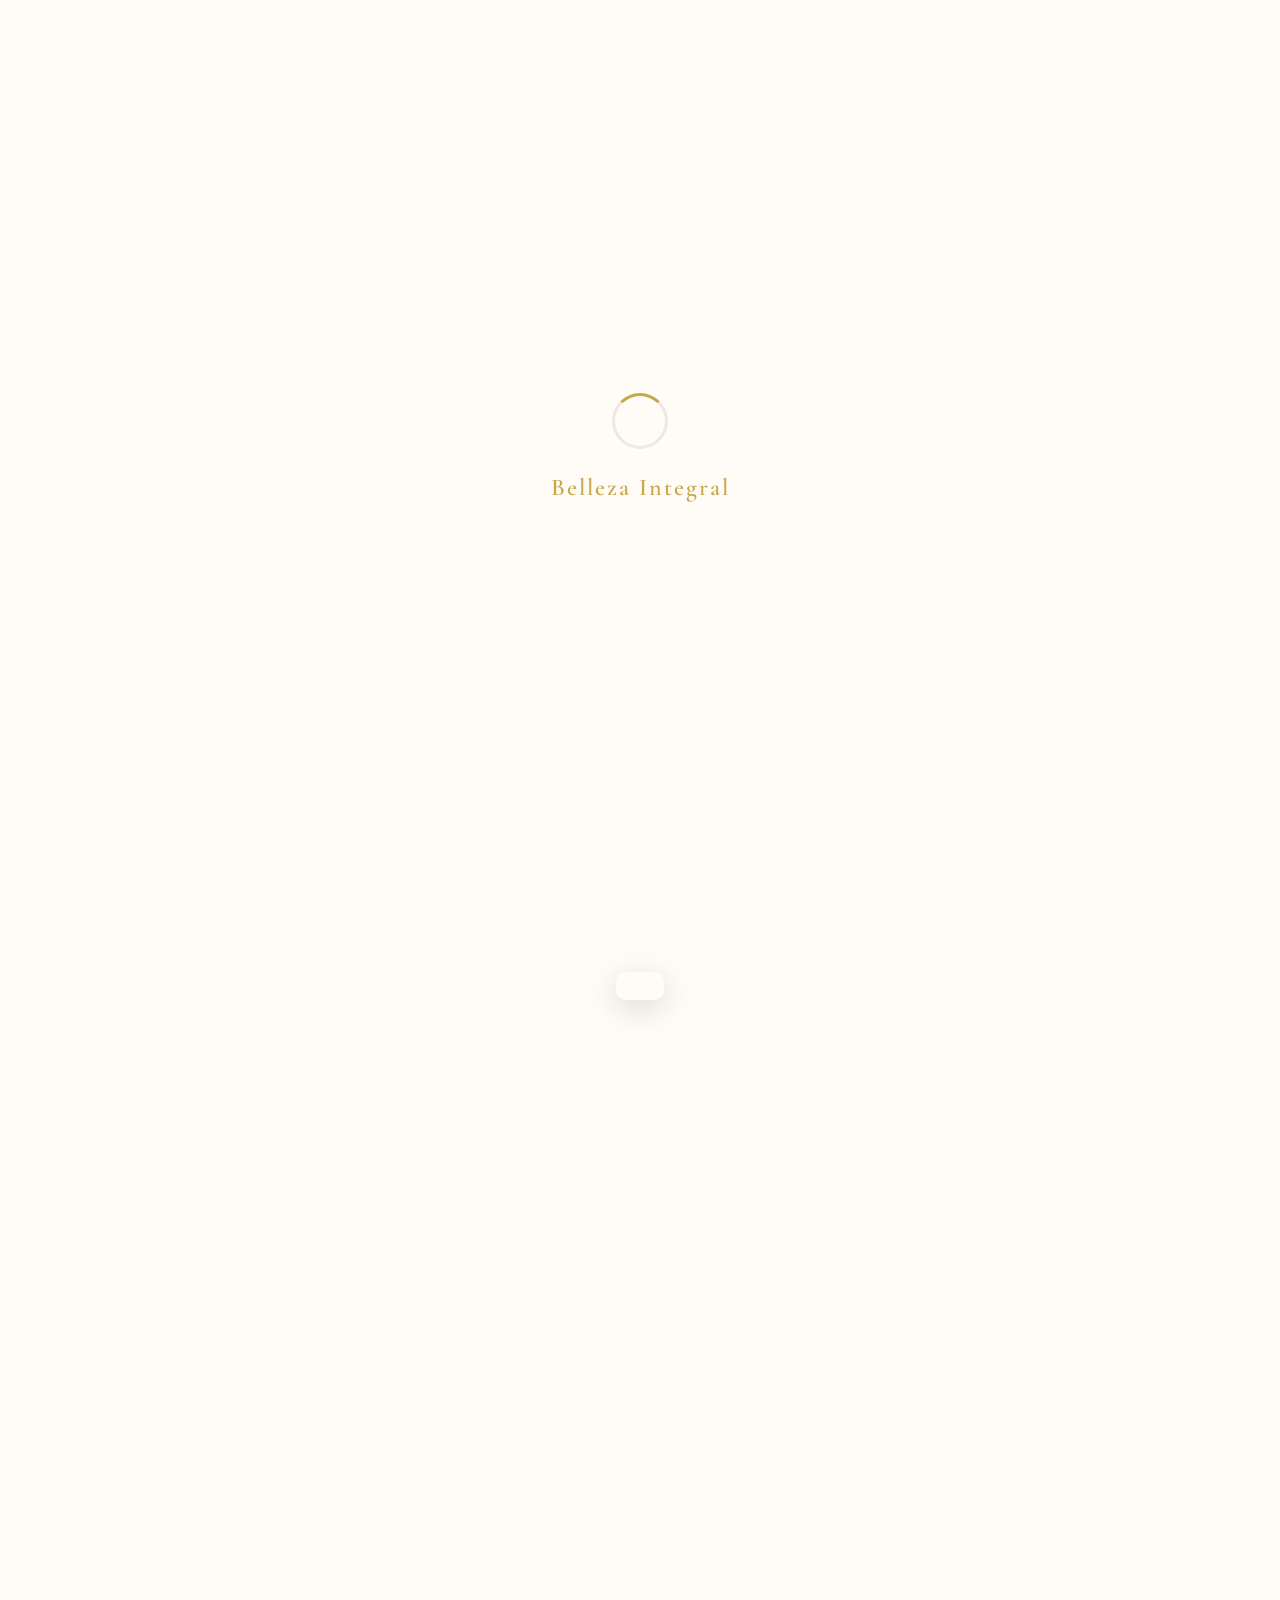
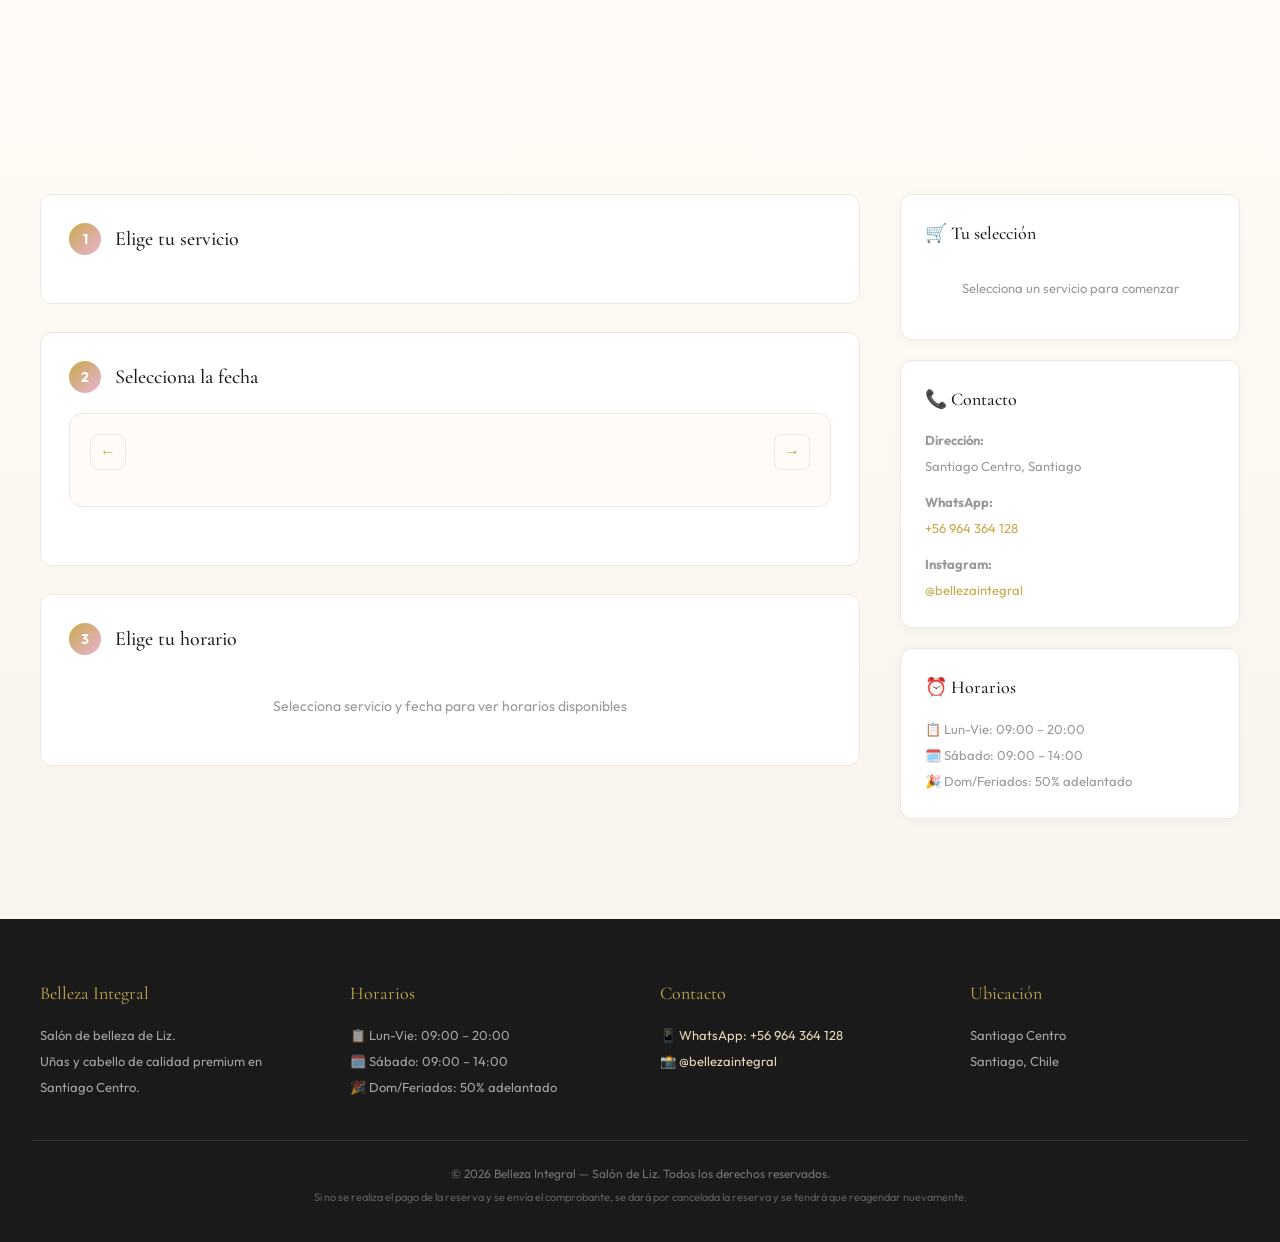
==== dashboard.html @ 214b1d34 "dashboard.html" ====
<!DOCTYPE html>
<html lang="es">
<head>
<meta charset="UTF-8">
<meta name="viewport" content="width=device-width,initial-scale=1.0">
<meta name="theme-color" content="#C9A84C">
<title>Dashboard — Belleza Integral</title>

<!-- Fonts -->
<link rel="preconnect" href="https://fonts.googleapis.com">
<link rel="preconnect" href="https://fonts.gstatic.com" crossorigin>
<link href="https://fonts.googleapis.com/css2?family=Cormorant+Garamond:ital,wght@0,300;0,400;0,500;0,600;0,700;1,400;1,500&family=Outfit:wght@200;300;400;500;600;700&display=swap" rel="stylesheet">
<link rel="stylesheet" href="https://cdnjs.cloudflare.com/ajax/libs/font-awesome/6.5.0/css/all.min.css">

<!-- Styles -->
<link rel="stylesheet" href="css/styles.css">
<style>
.dashboard-container { max-width: 1200px; margin: 0 auto; padding: 32px; }
.dashboard-header { text-align: center; margin-bottom: 40px; }
.dashboard-header h1 { font-family: var(--font-display); color: var(--text); margin-bottom: 8px; }
.dashboard-header p { color: var(--muted); }

.dashboard-grid { display: grid; grid-template-columns: repeat(auto-fit, minmax(300px, 1fr)); gap: 24px; margin-bottom: 40px; }

.dashboard-card { background: var(--card); border: 1px solid var(--border); border-radius: var(--r); padding: 24px; box-shadow: var(--shadow); }
.dashboard-card h3 { font-family: var(--font-display); color: var(--gold); margin-bottom: 16px; display: flex; align-items: center; gap: 8px; }

.stats-grid { display: grid; grid-template-columns: repeat(auto-fit, minmax(150px, 1fr)); gap: 16px; }
.stat-item { text-align: center; padding: 16px; background: var(--bg); border-radius: 8px; }
.stat-item .number { font-size: 32px; font-weight: 700; color: var(--gold); font-family: var(--font-display); }
.stat-item .label { font-size: 12px; color: var(--muted); text-transform: uppercase; letter-spacing: 1px; margin-top: 4px; }

.quick-actions { display: grid; grid-template-columns: repeat(auto-fit, minmax(200px, 1fr)); gap: 16px; }
.quick-action-btn { padding: 16px; background: linear-gradient(135deg, var(--gold), var(--gold-dk)); color: #fff; border: none; border-radius: 8px; font-family: var(--font-body); font-weight: 600; cursor: pointer; transition: all .3s; text-align: center; }
.quick-action-btn:hover { transform: translateY(-2px); box-shadow: 0 8px 24px rgba(201, 168, 76, .3); }

.recent-bookings { margin-top: 32px; }
.recent-bookings h3 { margin-bottom: 16px; }
.booking-item { display: flex; justify-content: space-between; align-items: center; padding: 12px 0; border-bottom: 1px solid var(--border); }
.booking-item:last-child { border-bottom: none; }
.booking-info h4 { margin: 0; font-size: 16px; color: var(--text); }
.booking-info p { margin: 4px 0 0 0; font-size: 13px; color: var(--muted); }
.booking-status { padding: 4px 12px; border-radius: 99px; font-size: 11px; font-weight: 600; }
.status-confirmed { background: rgba(39, 174, 96, .12); color: #27AE60; }
.status-pending { background: rgba(241, 196, 15, .15); color: #D4860D; }
.status-cancelled { background: rgba(231, 76, 60, .12); color: #E74C3C; }

.back-to-site { position: fixed; top: 20px; left: 20px; padding: 12px 20px; background: var(--card); border: 1px solid var(--border); border-radius: 99px; color: var(--text); text-decoration: none; font-size: 14px; font-weight: 500; box-shadow: var(--shadow); transition: all .3s; }
.back-to-site:hover { transform: translateY(-2px); box-shadow: 0 4px 16px rgba(0,0,0,.1); }
</style>
</head>
<body>

<a href="index.html" class="back-to-site">← Volver al sitio</a>

<div class="dashboard-container">
  <div class="dashboard-header">
    <h1>💅 Dashboard Administrativo</h1>
    <p>Belleza Integral — Panel de control</p>
  </div>

  <div class="dashboard-grid">
    <div class="dashboard-card">
      <h3>📊 Estadísticas</h3>
      <div class="stats-grid" id="statsGrid">
        <div class="stat-item">
          <div class="number" id="statToday">0</div>
          <div class="label">Reservas Hoy</div>
        </div>
        <div class="stat-item">
          <div class="number" id="statTotal">0</div>
          <div class="label">Total Reservas</div>
        </div>
        <div class="stat-item">
          <div class="number" id="statServices">9</div>
          <div class="label">Servicios</div>
        </div>
        <div class="stat-item">
          <div class="number" id="statClients">0</div>
          <div class="label">Clientes</div>
        </div>
      </div>
    </div>

    <div class="dashboard-card">
      <h3>⚡ Acciones Rápidas</h3>
      <div class="quick-actions">
        <button class="quick-action-btn" onclick="openAdminPanel()">📅 Gestionar Reservas</button>
        <button class="quick-action-btn" onclick="viewServices()">💅 Ver Servicios</button>
        <button class="quick-action-btn" onclick="viewClients()">👥 Ver Clientes</button>
        <button class="quick-action-btn" onclick="sendTestEmail()">📧 Email de Prueba</button>
      </div>
    </div>
  </div>

  <div class="dashboard-card recent-bookings">
    <h3>📅 Reservas Recientes</h3>
    <div id="recentBookings">
      <p style="color: var(--muted); text-align: center; padding: 32px;">Cargando reservas...</p>
    </div>
  </div>
</div>

<!-- ADMIN PANEL MODAL (same as main site) -->
<div class="admin-overlay" id="adminOverlay" style="display: none;">
  <div class="admin-panel">
    <div class="admin-head">
      <h2>💅 Panel Admin</h2>
      <button class="modal-close" onclick="closeAdmin()">&times;</button>
    </div>
    <div class="admin-body" id="adminBody">
      <!-- Login or content -->
    </div>
  </div>
</div>

<!-- TOAST -->
<div class="toast" id="toast"></div>

<script src="js/api.js"></script>
<script>
// ═══════════════════════════════════════════════════════════════
// DASHBOARD — Admin Dashboard Logic
// ═══════════════════════════════════════════════════════════════

let dashboardState = {
  reservas: [],
  adminLogged: false
};

const ADMIN_TOKEN = 'liz2026';

document.addEventListener('DOMContentLoaded', async () => {
  // Check if admin is logged in (from sessionStorage)
  const loggedIn = sessionStorage.getItem('adminLogged') === 'true';
  if (loggedIn) {
    dashboardState.adminLogged = true;
    await loadDashboardData();
  } else {
    showLoginPrompt();
  }
});

async function loadDashboardData() {
  try {
    // Load reservations
    const response = await API.getReservas(ADMIN_TOKEN);
    if (response.ok && response.reservas) {
      dashboardState.reservas = response.reservas;
    } else {
      // Fallback to demo data
      dashboardState.reservas = [
        { id:'RES-A1B2C3D4', nombre:'María González', email:'maria@email.com', servicio:'Manicure Permanente', fecha:'2026-04-01', hora:'14:00', estado:'Confirmada' },
        { id:'RES-E5F6G7H8', nombre:'Ana López', email:'ana@email.com', servicio:'Coloración', fecha:'2026-04-02', hora:'10:00', estado:'Pendiente' },
      ];
    }

    updateStats();
    renderRecentBookings();
  } catch(e) {
    console.log('Using demo data');
    dashboardState.reservas = [
      { id:'RES-A1B2C3D4', nombre:'María González', email:'maria@email.com', servicio:'Manicure Permanente', fecha:'2026-04-01', hora:'14:00', estado:'Confirmada' },
      { id:'RES-E5F6G7H8', nombre:'Ana López', email:'ana@email.com', servicio:'Coloración', fecha:'2026-04-02', hora:'10:00', estado:'Pendiente' },
    ];
    updateStats();
    renderRecentBookings();
  }
}

function updateStats() {
  const today = new Date().toISOString().split('T')[0];
  const todayCount = dashboardState.reservas.filter(r => r.fecha === today && r.estado === 'Confirmada').length;
  const totalRes = dashboardState.reservas.length;

  document.getElementById('statToday').textContent = todayCount;
  document.getElementById('statTotal').textContent = totalRes;
  document.getElementById('statClients').textContent = new Set(dashboardState.reservas.map(r => r.email)).size;
}

function renderRecentBookings() {
  const recent = dashboardState.reservas.slice(0, 10); // Last 10
  const container = document.getElementById('recentBookings');

  if (recent.length === 0) {
    container.innerHTML = '<p style="color: var(--muted); text-align: center; padding: 32px;">No hay reservas recientes</p>';
    return;
  }

  container.innerHTML = recent.map(r => {
    const statusClass = r.estado === 'Confirmada' ? 'status-confirmed' : r.estado === 'Cancelada' ? 'status-cancelled' : 'status-pending';
    return `
      <div class="booking-item">
        <div class="booking-info">
          <h4>${r.nombre}</h4>
          <p>${r.servicio} • ${r.fecha} ${r.hora}</p>
        </div>
        <div class="booking-status ${statusClass}">${r.estado}</div>
      </div>
    `;
  }).join('');
}

function showLoginPrompt() {
  const password = prompt('Ingresa el token de administrador:');
  if (password === ADMIN_TOKEN) {
    dashboardState.adminLogged = true;
    sessionStorage.setItem('adminLogged', 'true');
    loadDashboardData();
    showToast('Bienvenida Liz 💅', 'success');
  } else {
    alert('Token incorrecto');
    location.href = 'index.html';
  }
}

function openAdminPanel() {
  if (!dashboardState.adminLogged) {
    showLoginPrompt();
    return;
  }
  document.getElementById('adminOverlay').style.display = 'flex';
  renderAdminDashboard();
}

function closeAdmin() {
  document.getElementById('adminOverlay').style.display = 'none';
}

async function renderAdminDashboard() {
  // Use the same logic as in app.js
  const today = new Date().toISOString().split('T')[0];
  const todayCount = dashboardState.reservas.filter(r => r.fecha === today).length;
  const totalRes = dashboardState.reservas.length;

  let html = `
    <div class="admin-stats">
      <div class="admin-stat"><div class="num">${todayCount}</div><div class="lbl">Reservas Hoy</div></div>
      <div class="admin-stat"><div class="num">${totalRes}</div><div class="lbl">Total Reservas</div></div>
      <div class="admin-stat"><div class="num">9</div><div class="lbl">Servicios</div></div>
      <div class="admin-stat"><div class="num">1</div><div class="lbl">Empleados</div></div>
    </div>

    <h3 style="font-family:var(--font-display);font-size:20px;margin-bottom:16px;color:var(--gold)">📅 Reservas</h3>
    <div style="overflow-x:auto;margin-bottom:28px">
      <table class="admin-table">
        <thead><tr><th>ID</th><th>Cliente</th><th>Servicio</th><th>Fecha</th><th>Hora</th><th>Estado</th><th>Acciones</th></tr></thead>
        <tbody>`;

  dashboardState.reservas.forEach((r, i) => {
    const badgeCls = r.estado === 'Confirmada' ? 'badge-ok' : r.estado === 'Cancelada' ? 'badge-cancel' : 'badge-pending';
    const canReschedule = canRescheduleCheck(r);
    html += `<tr>
      <td style="font-family:monospace;font-size:12px">${r.id}</td>
      <td>${r.nombre}<br><span style="font-size:11px;color:var(--muted)">${r.email}</span></td>
      <td>${r.servicio}</td>
      <td>${r.fecha}</td>
      <td>${r.hora}</td>
      <td><span class="badge ${badgeCls}">${r.estado}</span></td>
      <td>
        ${r.estado !== 'Cancelada' ? `
          <button class="admin-btn danger" style="margin-right:4px;font-size:11px;padding:4px 10px" onclick="adminCancel(${i})">Cancelar</button>
          ${canReschedule ? `<button class="admin-btn" style="font-size:11px;padding:4px 10px" onclick="adminReschedule(${i})">Reagendar</button>` : ''}
        ` : '<span style="color:var(--muted);font-size:12px">—</span>'}
      </td>
    </tr>`;
  });

  html += `</tbody></table></div>
    <button class="admin-btn" style="margin-top:16px" onclick="logout()">🔒 Cerrar Sesión</button>`;

  document.getElementById('adminBody').innerHTML = html;
}

function canRescheduleCheck(r) {
  const resDate = new Date(r.fecha + 'T' + r.hora);
  const now = new Date();
  const diffHours = (resDate - now) / (1000 * 60 * 60);
  return diffHours > 48;
}

async function adminCancel(i) {
  if (!confirm('¿Cancelar esta reserva? Se enviará un correo de disculpas al cliente.')) return;

  const r = dashboardState.reservas[i];
  try {
    const response = await API.cancelarReserva(r.id, ADMIN_TOKEN);
    if (response.ok) {
      dashboardState.reservas[i].estado = 'Cancelada';
      showToast(`Reserva cancelada. Correo de disculpas enviado a ${r.email}`, 'success');
      renderAdminDashboard();
      updateStats();
      renderRecentBookings();
    } else {
      showToast(response.error || 'Error al cancelar', 'error');
    }
  } catch(e) {
    // Fallback to demo
    dashboardState.reservas[i].estado = 'Cancelada';
    showToast(`Reserva cancelada (demo). Correo simulado enviado a ${r.email}`, 'success');
    renderAdminDashboard();
    updateStats();
    renderRecentBookings();
  }
}

async function adminReschedule(i) {
  const r = dashboardState.reservas[i];
  if (!canRescheduleCheck(r)) {
    showToast('No se puede reagendar con menos de 48 horas de anticipación. Se pierde el valor abonado.', 'error');
    return;
  }
  const newDate = prompt('Nueva fecha (YYYY-MM-DD):', r.fecha);
  if (!newDate) return;
  const newHora = prompt('Nueva hora (HH:MM):', r.hora);
  if (!newHora) return;

  try {
    const response = await API.reagendarReserva(r.id, newDate, newHora, ADMIN_TOKEN);
    if (response.ok) {
      dashboardState.reservas[i].fecha = newDate;
      dashboardState.reservas[i].hora = newHora;
      showToast('Reserva reagendada. Se notificará al cliente por correo.', 'success');
      renderAdminDashboard();
    } else {
      showToast(response.error || 'Error al reagendar', 'error');
    }
  } catch(e) {
    // Fallback to demo
    dashboardState.reservas[i].fecha = newDate;
    dashboardState.reservas[i].hora = newHora;
    showToast('Reserva reagendada (demo). Correo simulado enviado.', 'success');
    renderAdminDashboard();
  }
}

function viewServices() {
  alert('Para editar servicios, modifica directamente en la Google Sheet.');
}

function viewClients() {
  alert('Los clientes se registran automáticamente al crear reservas.');
}

function sendTestEmail() {
  const email = prompt('Email de destino para prueba:');
  if (email) {
    // This would need to be implemented in the backend
    alert('Función no implementada en el frontend. Usa el menú de Google Sheets.');
  }
}

function logout() {
  dashboardState.adminLogged = false;
  sessionStorage.removeItem('adminLogged');
  location.reload();
}

// ── TOAST ─────────────────────────────────────────────
function showToast(msg, type='error') {
  const t = document.getElementById('toast');
  t.textContent = msg;
  t.className = 'toast ' + type + ' show';
  setTimeout(() => t.classList.remove('show'), 3500);
}
</script>

</body>
</html>
---- css/styles.css ----
/* ═══════════════════════════════════════════════════════════════
   BELLEZA INTEGRAL — Complete Styling
   ═══════════════════════════════════════════════════════════════ */
*,*::before,*::after{margin:0;padding:0;box-sizing:border-box}

:root{
  --gold:#C9A84C;--gold-lt:#E8D5B7;--gold-dk:#8B7643;
  --rose:#E8B4D4;--rose-dk:#C48AAF;--purple:#9B7BA7;
  --bg:#FFFCF7;--card:#FFFFFF;--border:#EDE8E0;--muted:#999;
  --hint:#BBB;--text:#1A1A1A;--text-lt:#555;
  --r:12px;--shadow:0 4px 24px rgba(0,0,0,.06);
  --font-display:'Cormorant Garamond',serif;
  --font-body:'Outfit',sans-serif;
}

html{scroll-behavior:smooth}
body{font-family:var(--font-body);background:var(--bg);color:var(--text);overflow-x:hidden;line-height:1.6}

/* ── LOADER ────────────────────────────────────────── */
.page-loader{position:fixed;inset:0;background:var(--bg);z-index:99999;display:flex;flex-direction:column;align-items:center;justify-content:center;transition:opacity .6s,visibility .6s}
.page-loader.hidden{opacity:0;visibility:hidden;pointer-events:none}
.loader-ring{width:56px;height:56px;border:3px solid var(--border);border-top-color:var(--gold);border-radius:50%;animation:spin .8s linear infinite}
.loader-brand{margin-top:20px;font-family:var(--font-display);font-size:24px;color:var(--gold);font-weight:600;letter-spacing:2px;animation:pulse 1.5s ease-in-out infinite}
@keyframes spin{to{transform:rotate(360deg)}}
@keyframes pulse{0%,100%{opacity:.4}50%{opacity:1}}

/* ── NAVBAR ────────────────────────────────────────── */
.navbar{position:fixed;top:0;left:0;right:0;background:rgba(255,252,247,.92);backdrop-filter:blur(20px);border-bottom:1px solid var(--border);padding:0 32px;z-index:1000;height:64px;display:flex;align-items:center;transition:box-shadow .3s}
.navbar.scrolled{box-shadow:0 2px 20px rgba(0,0,0,.08)}
.nav-inner{max-width:1280px;margin:0 auto;width:100%;display:flex;justify-content:space-between;align-items:center}
.nav-brand{font-family:var(--font-display);font-size:26px;font-weight:600;color:var(--text);letter-spacing:1px;display:flex;align-items:center;gap:10px}
.nav-brand .dot{width:8px;height:8px;border-radius:50%;background:var(--gold);display:inline-block}
.nav-links{display:flex;gap:28px;align-items:center}
.nav-links a{color:var(--text-lt);text-decoration:none;font-size:13px;font-weight:500;letter-spacing:.5px;text-transform:uppercase;transition:color .2s;position:relative}
.nav-links a::after{content:'';position:absolute;bottom:-4px;left:0;width:0;height:1.5px;background:var(--gold);transition:width .3s}
.nav-links a:hover{color:var(--gold)}
.nav-links a:hover::after{width:100%}
.nav-admin{background:var(--gold)!important;color:#fff!important;padding:8px 18px;border-radius:99px;font-size:12px!important;letter-spacing:1px}
.nav-admin::after{display:none!important}
.nav-admin:hover{background:var(--gold-dk)!important}
.nav-hamburger{display:none;background:none;border:none;font-size:22px;color:var(--text);cursor:pointer}

/* ── HERO ──────────────────────────────────────────── */
.hero{min-height:100vh;display:flex;align-items:center;justify-content:center;position:relative;overflow:hidden;padding:120px 32px 80px}
.hero-bg{position:absolute;inset:0;overflow:hidden}
.hero-blob{position:absolute;border-radius:50%;filter:blur(80px);opacity:.35;animation:float 12s ease-in-out infinite}
.hero-blob-1{width:500px;height:500px;background:var(--gold);top:-100px;right:-100px;animation-delay:0s}
.hero-blob-2{width:400px;height:400px;background:var(--rose);bottom:-80px;left:-60px;animation-delay:-4s}
.hero-blob-3{width:300px;height:300px;background:var(--purple);top:40%;left:50%;animation-delay:-8s}
@keyframes float{0%,100%{transform:translate(0,0) scale(1)}33%{transform:translate(30px,-20px) scale(1.05)}66%{transform:translate(-20px,15px) scale(.95)}}

.hero-content{position:relative;z-index:2;text-align:center;max-width:700px}
.hero-chip{display:inline-block;padding:8px 20px;background:rgba(201,168,76,.12);border:1px solid rgba(201,168,76,.3);border-radius:99px;font-size:13px;color:var(--gold-dk);letter-spacing:1px;margin-bottom:28px;animation:fadeUp .8s ease-out both}
.hero-title{font-family:var(--font-display);font-size:clamp(42px,8vw,80px);font-weight:300;line-height:1.1;margin-bottom:24px;color:var(--text)}
.hero-title .line{display:block;animation:fadeUp .8s ease-out both}
.hero-title .line:nth-child(1){animation-delay:.2s}
.hero-title .line:nth-child(2){animation-delay:.4s}
.hero-title .line:nth-child(3){animation-delay:.6s;font-style:italic;color:var(--gold)}
.hero-sub{font-size:16px;color:var(--text-lt);max-width:480px;margin:0 auto 36px;line-height:1.8;animation:fadeUp .8s ease-out .8s both}
.hero-ctas{display:flex;gap:16px;justify-content:center;flex-wrap:wrap;animation:fadeUp .8s ease-out 1s both}
@keyframes fadeUp{from{opacity:0;transform:translateY(24px)}to{opacity:1;transform:translateY(0)}}

.btn-gold{display:inline-flex;align-items:center;gap:8px;padding:14px 32px;background:linear-gradient(135deg,var(--gold),var(--gold-dk));color:#fff;border:none;border-radius:99px;font-family:var(--font-body);font-size:14px;font-weight:600;letter-spacing:.5px;cursor:pointer;transition:all .3s;text-decoration:none}
.btn-gold:hover{transform:translateY(-2px);box-shadow:0 8px 24px rgba(201,168,76,.35)}
.btn-outline{display:inline-flex;align-items:center;gap:8px;padding:14px 32px;background:transparent;color:var(--text);border:1.5px solid var(--border);border-radius:99px;font-family:var(--font-body);font-size:14px;font-weight:500;cursor:pointer;transition:all .3s;text-decoration:none}
.btn-outline:hover{border-color:var(--gold);color:var(--gold);transform:translateY(-2px)}

/* ── SECTION COMMONS ──────────────────────────────── */
.section{padding:100px 32px}
.section-header{text-align:center;margin-bottom:56px}
.section-header h2{font-family:var(--font-display);font-size:clamp(32px,5vw,48px);font-weight:400;color:var(--text);margin-bottom:12px}
.section-header h2 em{font-style:italic;color:var(--gold)}
.section-header p{font-size:15px;color:var(--muted);max-width:500px;margin:0 auto}

/* ── SERVICIOS ─────────────────────────────────────── */
.servicios-section{background:var(--bg)}
.servicios-cat-title{font-family:var(--font-display);font-size:22px;font-weight:500;color:var(--gold);margin-bottom:24px;padding-bottom:8px;border-bottom:1px solid var(--border)}
.servicios-grid{display:grid;grid-template-columns:repeat(auto-fill,minmax(280px,1fr));gap:24px;margin-bottom:48px}

.servicio-card{background:var(--card);border:1px solid var(--border);border-radius:var(--r);overflow:hidden;transition:all .4s cubic-bezier(.4,0,.2,1);cursor:pointer;position:relative}
.servicio-card::before{content:'';position:absolute;inset:0;background:linear-gradient(135deg,rgba(201,168,76,.05),rgba(232,180,212,.05));opacity:0;transition:opacity .4s}
.servicio-card:hover{transform:translateY(-6px);box-shadow:var(--shadow);border-color:var(--gold)}
.servicio-card:hover::before{opacity:1}
.servicio-card-img{width:100%;height:180px;background:linear-gradient(135deg,#f5f0e8,#ede4d8);overflow:hidden;position:relative}
.servicio-card-img img{width:100%;height:100%;object-fit:cover;transition:transform .6s cubic-bezier(.4,0,.2,1)}
.servicio-card:hover .servicio-card-img img{transform:scale(1.08)}
.servicio-card-img .placeholder-icon{display:flex;align-items:center;justify-content:center;height:100%;font-size:48px;opacity:.3}
.servicio-card-body{padding:20px;position:relative}
.servicio-card-body h4{font-family:var(--font-display);font-size:20px;font-weight:500;margin-bottom:8px}
.servicio-card-body p{font-size:13px;color:var(--muted);line-height:1.7;margin-bottom:12px}
.servicio-card-meta{display:flex;justify-content:space-between;align-items:center;font-size:13px}
.servicio-card-meta .dur{color:var(--muted)}
.servicio-card-meta .price{color:var(--gold);font-weight:600;font-size:15px}

/* ── RESERVAS ──────────────────────────────────────── */
.reservas-section{background:linear-gradient(180deg,#FFFCF7 0%,#F9F4ED 100%)}
.reservas-layout{max-width:1200px;margin:0 auto;display:grid;grid-template-columns:1fr 340px;gap:40px}

.paso{background:var(--card);border:1px solid var(--border);border-radius:var(--r);padding:28px;margin-bottom:28px;opacity:0;transform:translateY(20px);animation:fadeUp .6s ease-out forwards}
.paso:nth-child(1){animation-delay:.1s}
.paso:nth-child(2){animation-delay:.3s}
.paso:nth-child(3){animation-delay:.5s}
.paso-header{display:flex;align-items:center;gap:14px;margin-bottom:20px}
.paso-num{width:32px;height:32px;background:linear-gradient(135deg,var(--gold),var(--rose));color:#fff;border-radius:50%;display:flex;align-items:center;justify-content:center;font-size:14px;font-weight:700;flex-shrink:0}
.paso-header h3{font-family:var(--font-display);font-size:20px;font-weight:500}

/* service picker mini cards */
.srv-mini-grid{display:grid;grid-template-columns:repeat(auto-fill,minmax(170px,1fr));gap:10px}
.srv-mini{padding:14px;border:2px solid var(--border);border-radius:10px;cursor:pointer;transition:all .25s;background:var(--bg)}
.srv-mini:hover{border-color:var(--gold);background:rgba(201,168,76,.04)}
.srv-mini.active{border-color:var(--gold);background:linear-gradient(135deg,rgba(201,168,76,.08),rgba(232,180,212,.06))}
.srv-mini .name{font-size:13px;font-weight:600;margin-bottom:4px}
.srv-mini .meta{font-size:11px;color:var(--muted)}
.srv-mini .meta .price{color:var(--gold);font-weight:600}

/* calendar */
.cal-wrap{background:var(--bg);border:1px solid var(--border);border-radius:var(--r);padding:20px}
.cal-nav{display:flex;justify-content:space-between;align-items:center;margin-bottom:16px}
.cal-nav span{font-family:var(--font-display);font-size:18px;font-weight:500}
.cal-nav button{background:none;border:1px solid var(--border);border-radius:8px;width:36px;height:36px;cursor:pointer;font-size:16px;color:var(--gold);transition:all .2s}
.cal-nav button:hover{background:rgba(201,168,76,.1);border-color:var(--gold)}
.cal-grid{display:grid;grid-template-columns:repeat(7,1fr);gap:6px}
.cal-head{text-align:center;font-size:11px;font-weight:600;color:var(--gold);padding:6px;text-transform:uppercase;letter-spacing:1px}
.cal-day{aspect-ratio:1;display:flex;align-items:center;justify-content:center;border-radius:8px;font-size:13px;cursor:pointer;transition:all .2s;border:1px solid transparent}
.cal-day:hover:not(.disabled){background:rgba(201,168,76,.1);border-color:var(--gold)}
.cal-day.selected{background:linear-gradient(135deg,var(--gold),var(--rose));color:#fff;font-weight:700;border-color:transparent}
.cal-day.disabled{color:var(--hint);cursor:default;opacity:.4}
.cal-day.today{border-color:var(--gold)}

/* slots */
.slots-grid{display:grid;grid-template-columns:repeat(auto-fill,minmax(85px,1fr));gap:8px}
.slot{padding:10px;text-align:center;border:2px solid var(--border);border-radius:8px;font-size:13px;font-weight:600;cursor:pointer;transition:all .25s;background:var(--bg)}
.slot:hover{border-color:var(--gold);background:rgba(201,168,76,.04)}
.slot.active{background:linear-gradient(135deg,var(--gold),var(--rose));color:#fff;border-color:transparent}

/* sidebar */
.reservas-sidebar{display:flex;flex-direction:column;gap:20px;position:sticky;top:84px;height:fit-content}
.side-card{background:var(--card);border:1px solid var(--border);border-radius:var(--r);padding:24px;box-shadow:0 2px 12px rgba(0,0,0,.03)}
.side-card h4{font-family:var(--font-display);font-size:18px;font-weight:500;margin-bottom:14px;display:flex;align-items:center;gap:8px}
.side-card .info-line{font-size:13px;color:var(--muted);line-height:2}
.side-card a{color:var(--gold);text-decoration:none}
.side-card a:hover{text-decoration:underline}

.resumen-item{padding:10px 12px;background:rgba(201,168,76,.04);border-left:3px solid var(--gold);border-radius:6px;font-size:13px;margin-bottom:8px;display:flex;justify-content:space-between}
.resumen-item span{color:var(--muted)}
.resumen-item strong{color:var(--text)}

/* ── MODAL ─────────────────────────────────────────── */
.modal-overlay{position:fixed;inset:0;background:rgba(0,0,0,.45);backdrop-filter:blur(6px);z-index:5000;display:none;align-items:center;justify-content:center;padding:24px}
.modal-overlay.open{display:flex}
.modal-box{background:var(--card);border-radius:16px;max-width:520px;width:100%;max-height:90vh;overflow-y:auto;box-shadow:0 24px 64px rgba(0,0,0,.15);animation:modalIn .35s ease-out}
@keyframes modalIn{from{opacity:0;transform:scale(.94) translateY(12px)}to{opacity:1;transform:scale(1) translateY(0)}}
.modal-head{padding:24px;border-bottom:1px solid var(--border);display:flex;justify-content:space-between;align-items:center}
.modal-head h3{font-family:var(--font-display);font-size:22px;font-weight:500}
.modal-close{background:none;border:none;font-size:22px;color:var(--muted);cursor:pointer;width:36px;height:36px;border-radius:50%;transition:all .2s;display:flex;align-items:center;justify-content:center}
.modal-close:hover{background:var(--border);color:var(--text)}
.modal-body{padding:24px}
.modal-summary{background:rgba(201,168,76,.04);border-left:3px solid var(--gold);border-radius:8px;padding:16px;margin-bottom:20px}
.modal-summary .row{display:flex;justify-content:space-between;padding:6px 0;font-size:13px;border-bottom:1px solid rgba(201,168,76,.1)}
.modal-summary .row:last-child{border:none}
.modal-summary .row span{color:var(--muted)}
.modal-summary .row strong{color:var(--text)}

.form-row{display:grid;grid-template-columns:1fr 1fr;gap:14px;margin-bottom:14px}
.form-group{margin-bottom:14px}
.form-group label{display:block;font-size:12px;font-weight:600;color:var(--text);margin-bottom:5px;text-transform:uppercase;letter-spacing:.5px}
.form-group input,.form-group textarea,.form-group select{width:100%;padding:10px 14px;border:1px solid var(--border);border-radius:8px;font-size:14px;font-family:var(--font-body);background:var(--bg);transition:all .2s}
.form-group input:focus,.form-group textarea:focus{outline:none;border-color:var(--gold);box-shadow:0 0 0 3px rgba(201,168,76,.1);background:#fff}
.form-group textarea{resize:vertical;min-height:80px}

.terms-check{display:flex;align-items:flex-start;gap:10px;margin:16px 0;font-size:12px;color:var(--muted);line-height:1.6}
.terms-check input[type=checkbox]{margin-top:3px;accent-color:var(--gold);width:16px;height:16px;flex-shrink:0}
.terms-check a{color:var(--gold);text-decoration:underline}

.btn-confirm{width:100%;padding:14px;background:linear-gradient(135deg,var(--gold),var(--gold-dk));color:#fff;border:none;border-radius:10px;font-family:var(--font-body);font-size:15px;font-weight:600;cursor:pointer;transition:all .3s;letter-spacing:.5px}
.btn-confirm:hover:not(:disabled){transform:translateY(-1px);box-shadow:0 6px 20px rgba(201,168,76,.3)}
.btn-confirm:disabled{opacity:.5;cursor:not-allowed}

/* ── CONFIRMATION SCREEN ──────────────────────────── */
.conf-screen{text-align:center;padding:60px 24px;max-width:520px;margin:0 auto}
.conf-icon{font-size:64px;animation:bounceIn .6s ease-out}
@keyframes bounceIn{0%{transform:scale(0)}50%{transform:scale(1.15)}100%{transform:scale(1)}}
.conf-screen h2{font-family:var(--font-display);font-size:32px;margin:16px 0 8px}
.conf-id{font-family:'Courier New',monospace;font-size:22px;font-weight:700;color:var(--gold);letter-spacing:3px;margin:12px 0 24px}
.conf-details{text-align:left;background:var(--card);border:1px solid var(--border);border-radius:var(--r);padding:20px;margin-bottom:24px}
.conf-details .row{display:flex;justify-content:space-between;padding:10px 0;font-size:14px;border-bottom:1px solid var(--border)}
.conf-details .row:last-child{border:none}
.conf-warning{background:#FFF8E1;border:1px solid #FFE082;border-radius:8px;padding:14px;font-size:12px;color:#8D6E00;line-height:1.7;margin-bottom:24px;text-align:left}

/* ── ADMIN PANEL ──────────────────────────────────── */
.admin-overlay{position:fixed;inset:0;background:rgba(0,0,0,.5);z-index:6000;display:none;align-items:center;justify-content:center;padding:24px}
.admin-overlay.open{display:flex}
.admin-panel{background:var(--card);border-radius:16px;max-width:900px;width:100%;max-height:90vh;overflow-y:auto;box-shadow:0 24px 64px rgba(0,0,0,.2);animation:modalIn .35s ease-out}
.admin-head{padding:20px 24px;border-bottom:2px solid var(--gold);display:flex;justify-content:space-between;align-items:center}
.admin-head h2{font-family:var(--font-display);font-size:26px;font-weight:500;display:flex;align-items:center;gap:10px}
.admin-body{padding:24px}
.admin-stats{display:grid;grid-template-columns:repeat(auto-fit,minmax(180px,1fr));gap:16px;margin-bottom:28px}
.admin-stat{background:var(--bg);border:1px solid var(--border);border-radius:10px;padding:20px;text-align:center}
.admin-stat .num{font-size:32px;font-weight:700;color:var(--gold);font-family:var(--font-display)}
.admin-stat .lbl{font-size:12px;color:var(--muted);text-transform:uppercase;letter-spacing:1px;margin-top:4px}
.admin-table{width:100%;border-collapse:collapse;font-size:13px;margin-bottom:24px}
.admin-table th{background:linear-gradient(135deg,#f8f4ee,#f0eae2);padding:12px 14px;text-align:left;font-weight:600;text-transform:uppercase;letter-spacing:.5px;font-size:11px;color:var(--text);border-bottom:2px solid var(--gold)}
.admin-table td{padding:12px 14px;border-bottom:1px solid var(--border)}
.admin-table tr:hover{background:#fefcf8}
.badge{display:inline-block;padding:3px 10px;border-radius:99px;font-size:11px;font-weight:600}
.badge-ok{background:rgba(39,174,96,.12);color:#27AE60}
.badge-pending{background:rgba(241,196,15,.15);color:#D4860D}
.badge-cancel{background:rgba(231,76,60,.12);color:#E74C3C}
.admin-btn{padding:6px 14px;background:linear-gradient(135deg,var(--gold),var(--gold-dk));color:#fff;border:none;border-radius:6px;font-size:12px;font-weight:600;cursor:pointer;transition:all .2s;font-family:var(--font-body)}
.admin-btn:hover{transform:translateY(-1px);box-shadow:0 4px 12px rgba(201,168,76,.3)}
.admin-btn.danger{background:linear-gradient(135deg,#E74C3C,#C0392B)}
.admin-btn.danger:hover{box-shadow:0 4px 12px rgba(231,76,60,.3)}

.admin-login{text-align:center;padding:40px}
.admin-login input{padding:12px 16px;border:1px solid var(--border);border-radius:8px;font-size:14px;width:260px;margin-right:8px;font-family:var(--font-body)}
.admin-login input:focus{outline:none;border-color:var(--gold)}

/* Terms modal */
.terms-modal{position:fixed;inset:0;background:rgba(0,0,0,.5);z-index:7000;display:none;align-items:center;justify-content:center;padding:24px}
.terms-modal.open{display:flex}
.terms-box{background:var(--card);border-radius:16px;max-width:600px;width:100%;max-height:80vh;overflow-y:auto;padding:32px;box-shadow:0 24px 64px rgba(0,0,0,.2)}
.terms-box h3{font-family:var(--font-display);font-size:24px;margin-bottom:20px;color:var(--gold)}
.terms-box p,.terms-box li{font-size:13px;line-height:1.8;color:var(--text-lt);margin-bottom:10px}
.terms-box ol{padding-left:20px}
.terms-box .close-terms{margin-top:20px}

/* ── INSTAGRAM BUTTON ─────────────────────────────── */
.ig-float{position:fixed;bottom:90px;right:24px;z-index:900;width:52px;height:52px;border-radius:50%;background:linear-gradient(45deg,#f09433,#e6683c,#dc2743,#cc2366,#bc1888);color:#fff;display:flex;align-items:center;justify-content:center;font-size:24px;text-decoration:none;box-shadow:0 4px 16px rgba(220,39,67,.3);transition:all .3s}
.ig-float:hover{transform:scale(1.1);box-shadow:0 6px 24px rgba(220,39,67,.4)}

/* ── WHATSAPP BUTTON ──────────────────────────────── */
.wa-float{position:fixed;bottom:24px;right:24px;z-index:900;width:52px;height:52px;border-radius:50%;background:#25D366;color:#fff;display:flex;align-items:center;justify-content:center;font-size:26px;text-decoration:none;box-shadow:0 4px 16px rgba(37,211,102,.3);transition:all .3s}
.wa-float:hover{transform:scale(1.1);box-shadow:0 6px 24px rgba(37,211,102,.4)}

/* ── FOOTER ────────────────────────────────────────── */
.footer{background:var(--text);color:#fff;padding:60px 32px 32px}
.footer-inner{max-width:1200px;margin:0 auto;display:grid;grid-template-columns:repeat(auto-fit,minmax(220px,1fr));gap:40px;margin-bottom:40px}
.footer-col h4{font-family:var(--font-display);font-size:18px;color:var(--gold);margin-bottom:14px;font-weight:400}
.footer-col p,.footer-col li{font-size:13px;color:rgba(255,255,255,.6);line-height:2;list-style:none}
.footer-col a{color:var(--gold-lt);text-decoration:none;transition:color .2s}
.footer-col a:hover{color:#fff}
.footer-bottom{border-top:1px solid rgba(201,168,76,.2);padding-top:20px;text-align:center;font-size:12px;color:rgba(255,255,255,.4)}
.footer-bottom p{margin:3px 0}

/* ── TOAST ─────────────────────────────────────────── */
.toast{position:fixed;bottom:-100px;left:50%;transform:translateX(-50%);padding:14px 24px;border-radius:10px;font-size:14px;font-weight:600;z-index:9000;box-shadow:0 8px 32px rgba(0,0,0,.15);transition:bottom .3s;font-family:var(--font-body);max-width:90%}
.toast.show{bottom:24px}
.toast.error{background:linear-gradient(135deg,#E74C3C,#C0392B);color:#fff}
.toast.success{background:linear-gradient(135deg,#27AE60,#229954);color:#fff}

/* ── SCROLL REVEAL ─────────────────────────────────── */
.reveal{opacity:0;transform:translateY(30px);transition:opacity .7s ease-out,transform .7s ease-out}
.reveal.visible{opacity:1;transform:translateY(0)}

/* ── RESPONSIVE ────────────────────────────────────── */
@media(max-width:1024px){
  .reservas-layout{grid-template-columns:1fr}
  .reservas-sidebar{position:static}
}
@media(max-width:768px){
  .nav-links{display:none;position:absolute;top:64px;left:0;right:0;background:var(--card);flex-direction:column;padding:24px;border-bottom:1px solid var(--border);gap:16px;box-shadow:0 8px 24px rgba(0,0,0,.08)}
  .nav-links.open{display:flex}
  .nav-hamburger{display:block}
  .hero{padding:100px 24px 60px}
  .section{padding:60px 24px}
  .servicios-grid{grid-template-columns:1fr}
  .form-row{grid-template-columns:1fr}
  .admin-stats{grid-template-columns:1fr 1fr}
  .footer-inner{grid-template-columns:1fr}
}
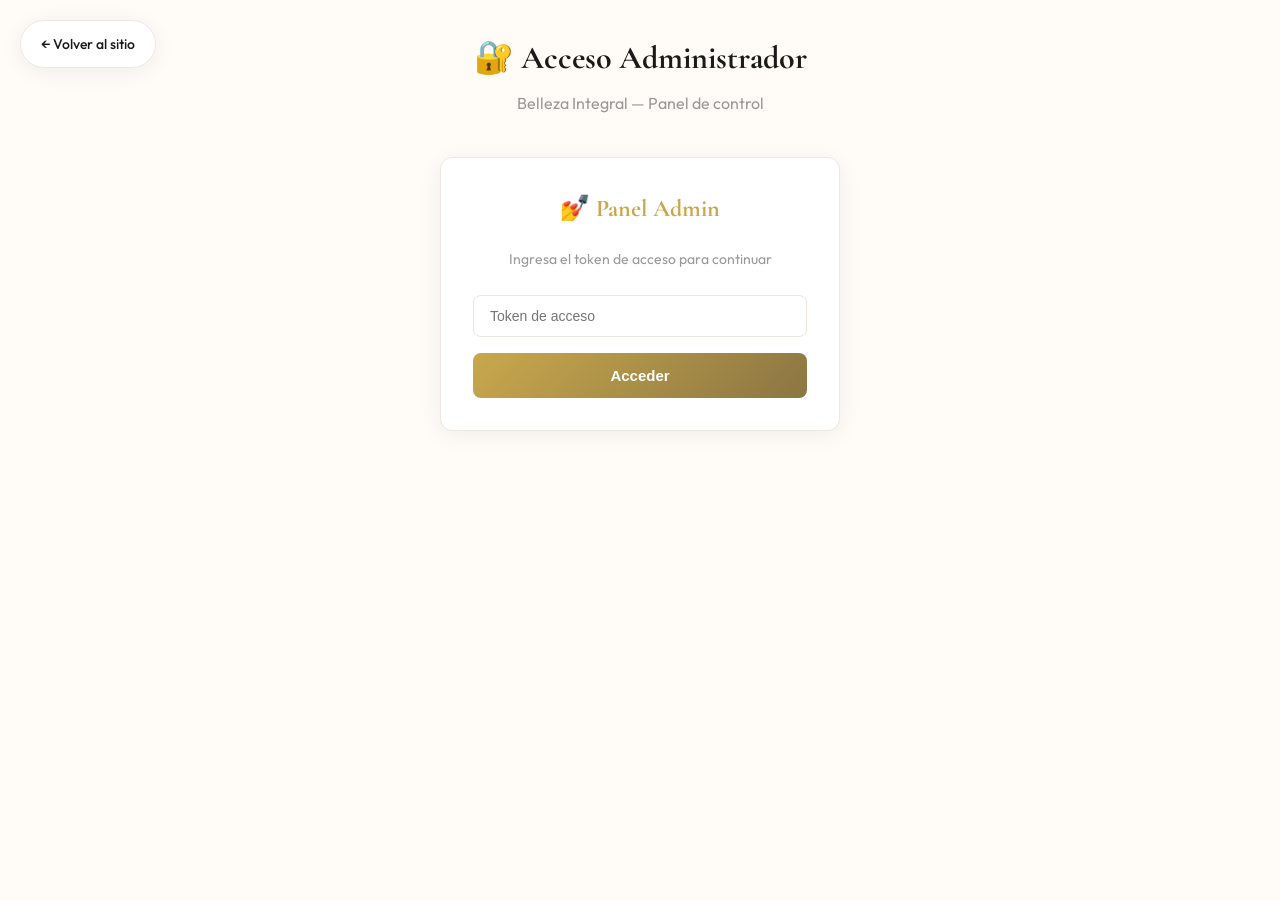
==== commit 55bb8064: "dashboard.html" ====
--- a/dashboard.html
+++ b/dashboard.html
@@ -53,63 +53,93 @@
 
 <a href="index.html" class="back-to-site">← Volver al sitio</a>
 
-<div class="dashboard-container">
-  <div class="dashboard-header">
-    <h1>💅 Dashboard Administrativo</h1>
-    <p>Belleza Integral — Panel de control</p>
+<div class="dashboard-container" id="dashboardContainer">
+  <!-- Login Form (shown initially) -->
+  <div id="loginSection">
+    <div class="dashboard-header">
+      <h1>🔐 Acceso Administrador</h1>
+      <p>Belleza Integral — Panel de control</p>
+    </div>
+    <div style="max-width: 400px; margin: 0 auto; text-align: center;">
+      <div style="background: var(--card); border: 1px solid var(--border); border-radius: var(--r); padding: 32px; box-shadow: var(--shadow);">
+        <h3 style="font-family: var(--font-display); font-size: 24px; margin-bottom: 20px; color: var(--gold);">💅 Panel Admin</h3>
+        <p style="color: var(--muted); font-size: 14px; margin-bottom: 24px;">Ingresa el token de acceso para continuar</p>
+        <input type="password" id="adminTokenInput" placeholder="Token de acceso" style="width: 100%; padding: 12px 16px; border: 1px solid var(--border); border-radius: 8px; font-size: 14px; margin-bottom: 16px;">
+        <button onclick="loginAdmin()" style="width: 100%; padding: 14px; background: linear-gradient(135deg, var(--gold), var(--gold-dk)); color: white; border: none; border-radius: 8px; font-size: 15px; font-weight: 600; cursor: pointer;">Acceder</button>
+      </div>
+    </div>
   </div>
 
-  <div class="dashboard-grid">
-    <div class="dashboard-card">
-      <h3>📊 Estadísticas</h3>
-      <div class="stats-grid" id="statsGrid">
-        <div class="stat-item">
-          <div class="number" id="statToday">0</div>
-          <div class="label">Reservas Hoy</div>
+  <!-- Dashboard Content (shown after login) -->
+  <div id="dashboardContent" style="display: none;">
+    <div class="dashboard-header">
+      <h1>💅 Dashboard Administrativo</h1>
+      <p>Belleza Integral — Panel de control</p>
+      <button onclick="logout()" style="position: absolute; top: 32px; right: 32px; padding: 8px 16px; background: var(--card); border: 1px solid var(--border); border-radius: 99px; color: var(--text); cursor: pointer;">🔒 Cerrar Sesión</button>
+    </div>
+
+    <div class="dashboard-grid">
+      <div class="dashboard-card">
+        <h3>📊 Estadísticas</h3>
+        <div class="stats-grid" id="statsGrid">
+          <div class="stat-item">
+            <div class="number" id="statToday">0</div>
+            <div class="label">Reservas Hoy</div>
+          </div>
+          <div class="stat-item">
+            <div class="number" id="statTotal">0</div>
+            <div class="label">Total Reservas</div>
+          </div>
+          <div class="stat-item">
+            <div class="number" id="statServices">9</div>
+            <div class="label">Servicios</div>
+          </div>
+          <div class="stat-item">
+            <div class="number" id="statClients">0</div>
+            <div class="label">Clientes</div>
+          </div>
         </div>
-        <div class="stat-item">
-          <div class="number" id="statTotal">0</div>
-          <div class="label">Total Reservas</div>
+      </div>
+
+      <div class="dashboard-card">
+        <h3>⚡ Acciones Rápidas</h3>
+        <div class="quick-actions">
+          <button class="quick-action-btn" onclick="showReservationsTable()">📅 Gestionar Reservas</button>
+          <button class="quick-action-btn" onclick="viewServices()">💅 Ver Servicios</button>
+          <button class="quick-action-btn" onclick="viewClients()">👥 Ver Clientes</button>
+          <button class="quick-action-btn" onclick="sendTestEmail()">📧 Email de Prueba</button>
         </div>
-        <div class="stat-item">
-          <div class="number" id="statServices">9</div>
-          <div class="label">Servicios</div>
-        </div>
-        <div class="stat-item">
-          <div class="number" id="statClients">0</div>
-          <div class="label">Clientes</div>
-        </div>
-      </div>
-    </div>
-
-    <div class="dashboard-card">
-      <h3>⚡ Acciones Rápidas</h3>
-      <div class="quick-actions">
-        <button class="quick-action-btn" onclick="openAdminPanel()">📅 Gestionar Reservas</button>
-        <button class="quick-action-btn" onclick="viewServices()">💅 Ver Servicios</button>
-        <button class="quick-action-btn" onclick="viewClients()">👥 Ver Clientes</button>
-        <button class="quick-action-btn" onclick="sendTestEmail()">📧 Email de Prueba</button>
-      </div>
-    </div>
-  </div>
-
-  <div class="dashboard-card recent-bookings">
-    <h3>📅 Reservas Recientes</h3>
-    <div id="recentBookings">
-      <p style="color: var(--muted); text-align: center; padding: 32px;">Cargando reservas...</p>
-    </div>
-  </div>
-</div>
-
-<!-- ADMIN PANEL MODAL (same as main site) -->
-<div class="admin-overlay" id="adminOverlay" style="display: none;">
-  <div class="admin-panel">
-    <div class="admin-head">
-      <h2>💅 Panel Admin</h2>
-      <button class="modal-close" onclick="closeAdmin()">&times;</button>
-    </div>
-    <div class="admin-body" id="adminBody">
-      <!-- Login or content -->
+      </div>
+    </div>
+
+    <div class="dashboard-card recent-bookings">
+      <h3>📅 Reservas Recientes</h3>
+      <div id="recentBookings">
+        <p style="color: var(--muted); text-align: center; padding: 32px;">Cargando reservas...</p>
+      </div>
+    </div>
+
+    <!-- Full Reservations Table (shown when clicking "Gestionar Reservas") -->
+    <div class="dashboard-card" id="reservationsTable" style="display: none;">
+      <h3>📅 Todas las Reservas</h3>
+      <div style="overflow-x: auto;">
+        <table class="admin-table" id="fullReservationsTable">
+          <thead>
+            <tr>
+              <th>ID</th>
+              <th>Cliente</th>
+              <th>Servicio</th>
+              <th>Fecha</th>
+              <th>Hora</th>
+              <th>Estado</th>
+              <th>Acciones</th>
+            </tr>
+          </thead>
+          <tbody id="reservationsTableBody">
+            <!-- Filled by JavaScript -->
+          </tbody>
+        </table>
+      </div>
     </div>
   </div>
 </div>
@@ -120,7 +150,7 @@
 <script src="js/api.js"></script>
 <script>
 // ═══════════════════════════════════════════════════════════════
-// DASHBOARD — Admin Dashboard Logic
+// DASHBOARD — Admin Dashboard Logic (No Modal)
 // ═══════════════════════════════════════════════════════════════
 
 let dashboardState = {
@@ -130,16 +160,46 @@
 
 const ADMIN_TOKEN = 'liz2026';
 
-document.addEventListener('DOMContentLoaded', async () => {
+document.addEventListener('DOMContentLoaded', () => {
   // Check if admin is logged in (from sessionStorage)
   const loggedIn = sessionStorage.getItem('adminLogged') === 'true';
   if (loggedIn) {
     dashboardState.adminLogged = true;
-    await loadDashboardData();
+    showDashboard();
   } else {
-    showLoginPrompt();
+    showLogin();
   }
 });
+
+function showLogin() {
+  document.getElementById('loginSection').style.display = 'block';
+  document.getElementById('dashboardContent').style.display = 'none';
+}
+
+function showDashboard() {
+  document.getElementById('loginSection').style.display = 'none';
+  document.getElementById('dashboardContent').style.display = 'block';
+  loadDashboardData();
+}
+
+function loginAdmin() {
+  const token = document.getElementById('adminTokenInput').value;
+  if (token === ADMIN_TOKEN) {
+    dashboardState.adminLogged = true;
+    sessionStorage.setItem('adminLogged', 'true');
+    showDashboard();
+    showToast('Bienvenida Liz 💅', 'success');
+  } else {
+    showToast('Token incorrecto', 'error');
+  }
+}
+
+function logout() {
+  dashboardState.adminLogged = false;
+  sessionStorage.removeItem('adminLogged');
+  showLogin();
+  showToast('Sesión cerrada', 'success');
+}
 
 async function loadDashboardData() {
   try {
@@ -201,75 +261,35 @@
   }).join('');
 }
 
-function showLoginPrompt() {
-  const password = prompt('Ingresa el token de administrador:');
-  if (password === ADMIN_TOKEN) {
-    dashboardState.adminLogged = true;
-    sessionStorage.setItem('adminLogged', 'true');
-    loadDashboardData();
-    showToast('Bienvenida Liz 💅', 'success');
-  } else {
-    alert('Token incorrecto');
-    location.href = 'index.html';
-  }
-}
-
-function openAdminPanel() {
-  if (!dashboardState.adminLogged) {
-    showLoginPrompt();
-    return;
-  }
-  document.getElementById('adminOverlay').style.display = 'flex';
-  renderAdminDashboard();
-}
-
-function closeAdmin() {
-  document.getElementById('adminOverlay').style.display = 'none';
-}
-
-async function renderAdminDashboard() {
-  // Use the same logic as in app.js
-  const today = new Date().toISOString().split('T')[0];
-  const todayCount = dashboardState.reservas.filter(r => r.fecha === today).length;
-  const totalRes = dashboardState.reservas.length;
-
-  let html = `
-    <div class="admin-stats">
-      <div class="admin-stat"><div class="num">${todayCount}</div><div class="lbl">Reservas Hoy</div></div>
-      <div class="admin-stat"><div class="num">${totalRes}</div><div class="lbl">Total Reservas</div></div>
-      <div class="admin-stat"><div class="num">9</div><div class="lbl">Servicios</div></div>
-      <div class="admin-stat"><div class="num">1</div><div class="lbl">Empleados</div></div>
-    </div>
-
-    <h3 style="font-family:var(--font-display);font-size:20px;margin-bottom:16px;color:var(--gold)">📅 Reservas</h3>
-    <div style="overflow-x:auto;margin-bottom:28px">
-      <table class="admin-table">
-        <thead><tr><th>ID</th><th>Cliente</th><th>Servicio</th><th>Fecha</th><th>Hora</th><th>Estado</th><th>Acciones</th></tr></thead>
-        <tbody>`;
-
-  dashboardState.reservas.forEach((r, i) => {
+function showReservationsTable() {
+  document.getElementById('reservationsTable').style.display = 'block';
+  renderFullReservationsTable();
+  // Scroll to table
+  document.getElementById('reservationsTable').scrollIntoView({ behavior: 'smooth' });
+}
+
+function renderFullReservationsTable() {
+  const tbody = document.getElementById('reservationsTableBody');
+  tbody.innerHTML = dashboardState.reservas.map((r, i) => {
     const badgeCls = r.estado === 'Confirmada' ? 'badge-ok' : r.estado === 'Cancelada' ? 'badge-cancel' : 'badge-pending';
     const canReschedule = canRescheduleCheck(r);
-    html += `<tr>
-      <td style="font-family:monospace;font-size:12px">${r.id}</td>
-      <td>${r.nombre}<br><span style="font-size:11px;color:var(--muted)">${r.email}</span></td>
-      <td>${r.servicio}</td>
-      <td>${r.fecha}</td>
-      <td>${r.hora}</td>
-      <td><span class="badge ${badgeCls}">${r.estado}</span></td>
-      <td>
-        ${r.estado !== 'Cancelada' ? `
-          <button class="admin-btn danger" style="margin-right:4px;font-size:11px;padding:4px 10px" onclick="adminCancel(${i})">Cancelar</button>
-          ${canReschedule ? `<button class="admin-btn" style="font-size:11px;padding:4px 10px" onclick="adminReschedule(${i})">Reagendar</button>` : ''}
-        ` : '<span style="color:var(--muted);font-size:12px">—</span>'}
-      </td>
-    </tr>`;
-  });
-
-  html += `</tbody></table></div>
-    <button class="admin-btn" style="margin-top:16px" onclick="logout()">🔒 Cerrar Sesión</button>`;
-
-  document.getElementById('adminBody').innerHTML = html;
+    return `
+      <tr>
+        <td style="font-family:monospace;font-size:12px">${r.id}</td>
+        <td>${r.nombre}<br><span style="font-size:11px;color:var(--muted)">${r.email}</span></td>
+        <td>${r.servicio}</td>
+        <td>${r.fecha}</td>
+        <td>${r.hora}</td>
+        <td><span class="badge ${badgeCls}">${r.estado}</span></td>
+        <td>
+          ${r.estado !== 'Cancelada' ? `
+            <button class="admin-btn danger" style="margin-right:4px;font-size:11px;padding:4px 10px" onclick="adminCancel(${i})">Cancelar</button>
+            ${canReschedule ? `<button class="admin-btn" style="font-size:11px;padding:4px 10px" onclick="adminReschedule(${i})">Reagendar</button>` : ''}
+          ` : '<span style="color:var(--muted);font-size:12px">—</span>'}
+        </td>
+      </tr>
+    `;
+  }).join('');
 }
 
 function canRescheduleCheck(r) {
@@ -288,9 +308,11 @@
     if (response.ok) {
       dashboardState.reservas[i].estado = 'Cancelada';
       showToast(`Reserva cancelada. Correo de disculpas enviado a ${r.email}`, 'success');
-      renderAdminDashboard();
       updateStats();
       renderRecentBookings();
+      if (document.getElementById('reservationsTable').style.display !== 'none') {
+        renderFullReservationsTable();
+      }
     } else {
       showToast(response.error || 'Error al cancelar', 'error');
     }
@@ -298,9 +320,11 @@
     // Fallback to demo
     dashboardState.reservas[i].estado = 'Cancelada';
     showToast(`Reserva cancelada (demo). Correo simulado enviado a ${r.email}`, 'success');
-    renderAdminDashboard();
     updateStats();
     renderRecentBookings();
+    if (document.getElementById('reservationsTable').style.display !== 'none') {
+      renderFullReservationsTable();
+    }
   }
 }
 
@@ -321,7 +345,11 @@
       dashboardState.reservas[i].fecha = newDate;
       dashboardState.reservas[i].hora = newHora;
       showToast('Reserva reagendada. Se notificará al cliente por correo.', 'success');
-      renderAdminDashboard();
+      updateStats();
+      renderRecentBookings();
+      if (document.getElementById('reservationsTable').style.display !== 'none') {
+        renderFullReservationsTable();
+      }
     } else {
       showToast(response.error || 'Error al reagendar', 'error');
     }
@@ -330,38 +358,36 @@
     dashboardState.reservas[i].fecha = newDate;
     dashboardState.reservas[i].hora = newHora;
     showToast('Reserva reagendada (demo). Correo simulado enviado.', 'success');
-    renderAdminDashboard();
-  }
-}
-
+    updateStats();
+    renderRecentBookings();
+    if (document.getElementById('reservationsTable').style.display !== 'none') {
+      renderFullReservationsTable();
+    }
+  }
+}
+
+// Placeholder functions for other actions
 function viewServices() {
-  alert('Para editar servicios, modifica directamente en la Google Sheet.');
+  showToast('Para editar servicios, modifica directamente en la Google Sheet.', 'success');
 }
 
 function viewClients() {
-  alert('Los clientes se registran automáticamente al crear reservas.');
+  showToast('Los clientes se registran automáticamente al crear reservas.', 'success');
 }
 
 function sendTestEmail() {
-  const email = prompt('Email de destino para prueba:');
-  if (email) {
-    // This would need to be implemented in the backend
-    alert('Función no implementada en el frontend. Usa el menú de Google Sheets.');
-  }
-}
-
-function logout() {
-  dashboardState.adminLogged = false;
-  sessionStorage.removeItem('adminLogged');
-  location.reload();
+  showToast('Función próximamente - usa el menú de Google Sheets.', 'success');
 }
 
 // ── TOAST ─────────────────────────────────────────────
 function showToast(msg, type='error') {
   const t = document.getElementById('toast');
+  t.className = 'toast';
   t.textContent = msg;
-  t.className = 'toast ' + type + ' show';
-  setTimeout(() => t.classList.remove('show'), 3500);
+  if (type === 'success') t.classList.add('success');
+  else if (type === 'error') t.classList.add('error');
+  t.classList.add('show');
+  setTimeout(() => t.classList.remove('show'), 3000);
 }
 </script>
 
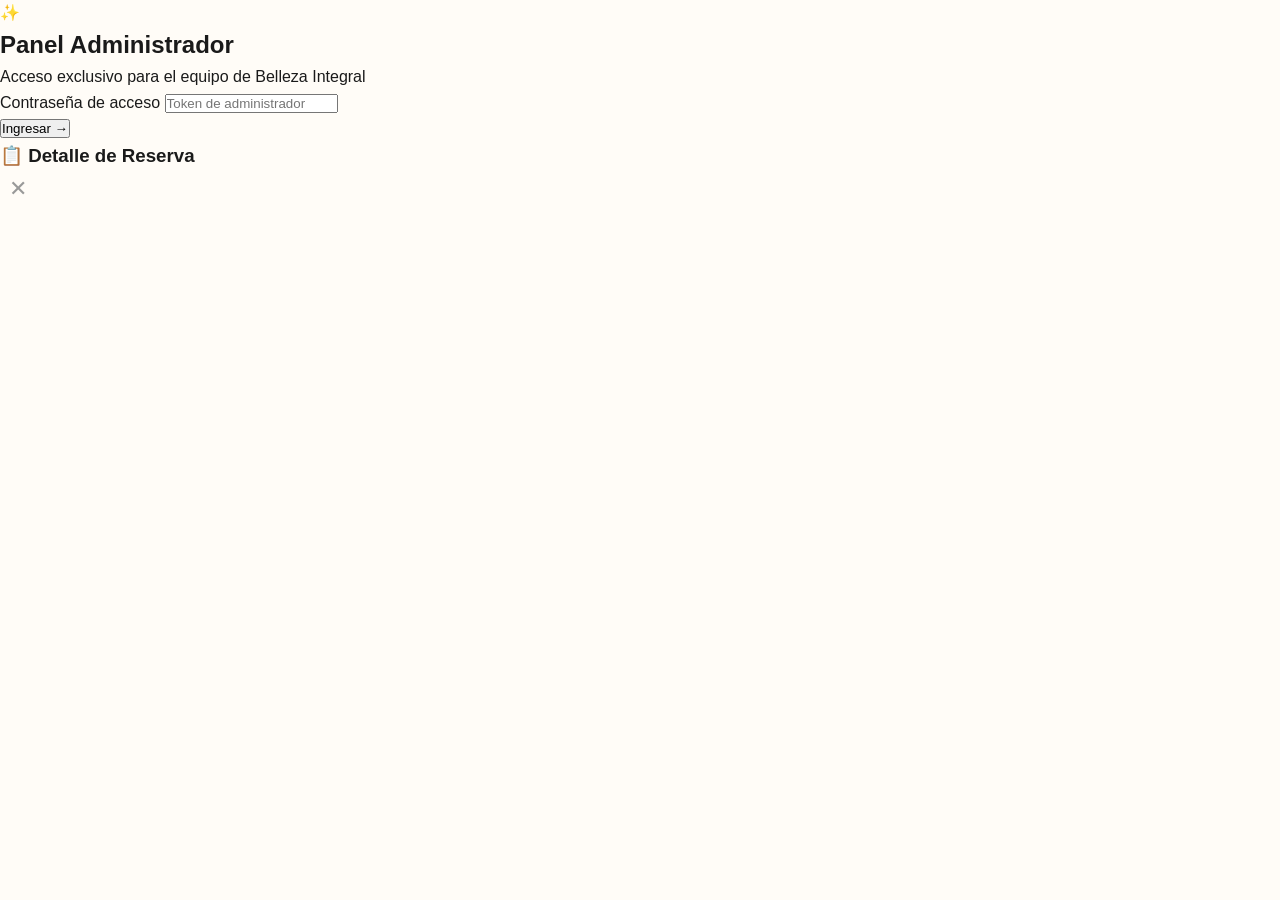
==== commit 7fc27cbb: "dashboard.html" ====
--- a/dashboard.html
+++ b/dashboard.html
@@ -3,393 +3,437 @@
 <head>
 <meta charset="UTF-8">
 <meta name="viewport" content="width=device-width,initial-scale=1.0">
-<meta name="theme-color" content="#C9A84C">
 <title>Dashboard — Belleza Integral</title>
-
-<!-- Fonts -->
 <link rel="preconnect" href="https://fonts.googleapis.com">
-<link rel="preconnect" href="https://fonts.gstatic.com" crossorigin>
-<link href="https://fonts.googleapis.com/css2?family=Cormorant+Garamond:ital,wght@0,300;0,400;0,500;0,600;0,700;1,400;1,500&family=Outfit:wght@200;300;400;500;600;700&display=swap" rel="stylesheet">
-<link rel="stylesheet" href="https://cdnjs.cloudflare.com/ajax/libs/font-awesome/6.5.0/css/all.min.css">
-
-<!-- Styles -->
+<link href="https://fonts.googleapis.com/css2?family=Inter:wght@300;400;500;600;700;800&display=swap" rel="stylesheet">
 <link rel="stylesheet" href="css/styles.css">
-<style>
-.dashboard-container { max-width: 1200px; margin: 0 auto; padding: 32px; }
-.dashboard-header { text-align: center; margin-bottom: 40px; }
-.dashboard-header h1 { font-family: var(--font-display); color: var(--text); margin-bottom: 8px; }
-.dashboard-header p { color: var(--muted); }
-
-.dashboard-grid { display: grid; grid-template-columns: repeat(auto-fit, minmax(300px, 1fr)); gap: 24px; margin-bottom: 40px; }
-
-.dashboard-card { background: var(--card); border: 1px solid var(--border); border-radius: var(--r); padding: 24px; box-shadow: var(--shadow); }
-.dashboard-card h3 { font-family: var(--font-display); color: var(--gold); margin-bottom: 16px; display: flex; align-items: center; gap: 8px; }
-
-.stats-grid { display: grid; grid-template-columns: repeat(auto-fit, minmax(150px, 1fr)); gap: 16px; }
-.stat-item { text-align: center; padding: 16px; background: var(--bg); border-radius: 8px; }
-.stat-item .number { font-size: 32px; font-weight: 700; color: var(--gold); font-family: var(--font-display); }
-.stat-item .label { font-size: 12px; color: var(--muted); text-transform: uppercase; letter-spacing: 1px; margin-top: 4px; }
-
-.quick-actions { display: grid; grid-template-columns: repeat(auto-fit, minmax(200px, 1fr)); gap: 16px; }
-.quick-action-btn { padding: 16px; background: linear-gradient(135deg, var(--gold), var(--gold-dk)); color: #fff; border: none; border-radius: 8px; font-family: var(--font-body); font-weight: 600; cursor: pointer; transition: all .3s; text-align: center; }
-.quick-action-btn:hover { transform: translateY(-2px); box-shadow: 0 8px 24px rgba(201, 168, 76, .3); }
-
-.recent-bookings { margin-top: 32px; }
-.recent-bookings h3 { margin-bottom: 16px; }
-.booking-item { display: flex; justify-content: space-between; align-items: center; padding: 12px 0; border-bottom: 1px solid var(--border); }
-.booking-item:last-child { border-bottom: none; }
-.booking-info h4 { margin: 0; font-size: 16px; color: var(--text); }
-.booking-info p { margin: 4px 0 0 0; font-size: 13px; color: var(--muted); }
-.booking-status { padding: 4px 12px; border-radius: 99px; font-size: 11px; font-weight: 600; }
-.status-confirmed { background: rgba(39, 174, 96, .12); color: #27AE60; }
-.status-pending { background: rgba(241, 196, 15, .15); color: #D4860D; }
-.status-cancelled { background: rgba(231, 76, 60, .12); color: #E74C3C; }
-
-.back-to-site { position: fixed; top: 20px; left: 20px; padding: 12px 20px; background: var(--card); border: 1px solid var(--border); border-radius: 99px; color: var(--text); text-decoration: none; font-size: 14px; font-weight: 500; box-shadow: var(--shadow); transition: all .3s; }
-.back-to-site:hover { transform: translateY(-2px); box-shadow: 0 4px 16px rgba(0,0,0,.1); }
-</style>
 </head>
 <body>
 
-<a href="index.html" class="back-to-site">← Volver al sitio</a>
-
-<div class="dashboard-container" id="dashboardContainer">
-  <!-- Login Form (shown initially) -->
-  <div id="loginSection">
-    <div class="dashboard-header">
-      <h1>🔐 Acceso Administrador</h1>
-      <p>Belleza Integral — Panel de control</p>
-    </div>
-    <div style="max-width: 400px; margin: 0 auto; text-align: center;">
-      <div style="background: var(--card); border: 1px solid var(--border); border-radius: var(--r); padding: 32px; box-shadow: var(--shadow);">
-        <h3 style="font-family: var(--font-display); font-size: 24px; margin-bottom: 20px; color: var(--gold);">💅 Panel Admin</h3>
-        <p style="color: var(--muted); font-size: 14px; margin-bottom: 24px;">Ingresa el token de acceso para continuar</p>
-        <input type="password" id="adminTokenInput" placeholder="Token de acceso" style="width: 100%; padding: 12px 16px; border: 1px solid var(--border); border-radius: 8px; font-size: 14px; margin-bottom: 16px;">
-        <button onclick="loginAdmin()" style="width: 100%; padding: 14px; background: linear-gradient(135deg, var(--gold), var(--gold-dk)); color: white; border: none; border-radius: 8px; font-size: 15px; font-weight: 600; cursor: pointer;">Acceder</button>
-      </div>
-    </div>
+<!-- LOADER -->
+<div class="loader" id="loader" style="display:none">
+  <div class="loader-spin"></div>
+  <p class="loader-txt" id="loader-txt">Cargando…</p>
+</div>
+<div class="toast-error" id="toast-error"></div>
+
+<!-- LOGIN SCREEN -->
+<div id="login-screen" class="login-screen">
+  <div class="login-card">
+    <div class="login-logo">✨</div>
+    <h2 class="login-titulo">Panel Administrador</h2>
+    <p class="login-sub">Acceso exclusivo para el equipo de Belleza Integral</p>
+    <div class="login-input-group">
+      <label>Contraseña de acceso</label>
+      <input class="form-input" id="login-pwd" type="password"
+        placeholder="Token de administrador"
+        onkeydown="if(event.key==='Enter')iniciarSesion()">
+    </div>
+    <button class="btn-login" onclick="iniciarSesion()">Ingresar →</button>
+    <p id="login-error" style="color:var(--danger);font-size:13px;margin-top:12px;display:none">
+      ❌ Credenciales incorrectas
+    </p>
   </div>
-
-  <!-- Dashboard Content (shown after login) -->
-  <div id="dashboardContent" style="display: none;">
-    <div class="dashboard-header">
-      <h1>💅 Dashboard Administrativo</h1>
-      <p>Belleza Integral — Panel de control</p>
-      <button onclick="logout()" style="position: absolute; top: 32px; right: 32px; padding: 8px 16px; background: var(--card); border: 1px solid var(--border); border-radius: 99px; color: var(--text); cursor: pointer;">🔒 Cerrar Sesión</button>
-    </div>
-
-    <div class="dashboard-grid">
-      <div class="dashboard-card">
-        <h3>📊 Estadísticas</h3>
-        <div class="stats-grid" id="statsGrid">
-          <div class="stat-item">
-            <div class="number" id="statToday">0</div>
-            <div class="label">Reservas Hoy</div>
+</div>
+
+<!-- DASHBOARD SCREEN -->
+<div id="dash-screen" style="display:none">
+
+  <!-- NAVBAR -->
+  <nav class="navbar">
+    <div class="nav-brand">
+      <span class="nav-logo">✨</span>
+      <span class="nav-nombre">Belleza Integral · Admin</span>
+    </div>
+    <div class="nav-links">
+      <span class="nav-link" onclick="cargarDashboard()">🏠 Dashboard</span>
+      <span class="nav-link" onclick="mostrarSeccion('agenda')">📅 Agenda</span>
+      <span class="nav-link" onclick="mostrarSeccion('reservas')">📋 Reservas</span>
+      <span class="nav-link" onclick="cerrarSesion()" style="color:var(--danger)">Salir</span>
+    </div>
+  </nav>
+
+  <div class="dash-layout">
+
+    <!-- HEADER -->
+    <div class="dash-header">
+      <div>
+        <h1 class="dash-titulo">Dashboard</h1>
+        <p class="dash-fecha" id="dash-fecha-hoy"></p>
+      </div>
+      <div class="fecha-selector">
+        <label style="font-size:13px;color:var(--muted)">Ver día:</label>
+        <input type="date" class="fecha-input" id="fecha-selector-dash" onchange="cambiarFecha(this.value)">
+        <button class="btn-secondary" style="padding:8px 14px;font-size:13px" onclick="cargarDashboard()">
+          Hoy
+        </button>
+      </div>
+    </div>
+
+    <!-- STATS -->
+    <div class="stats-grid" id="stats-grid">
+      <div class="stat-card"><div class="stat-valor">—</div><div class="stat-label">Reservas hoy</div></div>
+      <div class="stat-card stat-card--success"><div class="stat-valor">—</div><div class="stat-label">Confirmadas</div></div>
+      <div class="stat-card stat-card--info"><div class="stat-valor">—</div><div class="stat-label">Completadas</div></div>
+      <div class="stat-card stat-card--danger"><div class="stat-valor">—</div><div class="stat-label">Canceladas</div></div>
+      <div class="stat-card"><div class="stat-valor" style="font-size:22px">—</div><div class="stat-label">Ingreso estimado</div></div>
+    </div>
+
+    <!-- SECCIÓN AGENDA -->
+    <div id="seccion-agenda" class="dash-section" style="margin-bottom:24px">
+      <div class="dash-section-titulo">📅 Agenda del Día</div>
+      <div id="agenda-dia">
+        <p class="agenda-vacia">Cargando agenda…</p>
+      </div>
+    </div>
+
+    <!-- SECCIÓN RESERVAS -->
+    <div id="seccion-reservas">
+      <div class="dash-grid">
+
+        <!-- Tabla reservas del día -->
+        <div class="dash-section">
+          <div style="display:flex;align-items:center;justify-content:space-between;margin-bottom:16px">
+            <div class="dash-section-titulo" style="margin-bottom:0">📋 Reservas del Día</div>
+            <button class="btn-secondary" style="padding:6px 12px;font-size:12px" onclick="exportarCSV()">
+              ↓ Exportar
+            </button>
           </div>
-          <div class="stat-item">
-            <div class="number" id="statTotal">0</div>
-            <div class="label">Total Reservas</div>
-          </div>
-          <div class="stat-item">
-            <div class="number" id="statServices">9</div>
-            <div class="label">Servicios</div>
-          </div>
-          <div class="stat-item">
-            <div class="number" id="statClients">0</div>
-            <div class="label">Clientes</div>
+          <div style="overflow-x:auto">
+            <table class="tabla-reservas">
+              <thead>
+                <tr>
+                  <th>ID</th><th>Cliente</th><th>Servicio</th>
+                  <th>Especialista</th><th>Hora</th><th>Estado</th><th>Acciones</th>
+                </tr>
+              </thead>
+              <tbody id="tabla-reservas-body">
+                <tr><td colspan="7" style="text-align:center;color:var(--hint);padding:24px">Cargando…</td></tr>
+              </tbody>
+            </table>
           </div>
         </div>
-      </div>
-
-      <div class="dashboard-card">
-        <h3>⚡ Acciones Rápidas</h3>
-        <div class="quick-actions">
-          <button class="quick-action-btn" onclick="showReservationsTable()">📅 Gestionar Reservas</button>
-          <button class="quick-action-btn" onclick="viewServices()">💅 Ver Servicios</button>
-          <button class="quick-action-btn" onclick="viewClients()">👥 Ver Clientes</button>
-          <button class="quick-action-btn" onclick="sendTestEmail()">📧 Email de Prueba</button>
+
+        <!-- Próximas reservas -->
+        <div class="dash-section">
+          <div class="dash-section-titulo">🔜 Próximas Reservas</div>
+          <div id="proximas-lista">
+            <p style="color:var(--hint);font-size:13px;text-align:center;padding:20px">Cargando…</p>
+          </div>
         </div>
-      </div>
-    </div>
-
-    <div class="dashboard-card recent-bookings">
-      <h3>📅 Reservas Recientes</h3>
-      <div id="recentBookings">
-        <p style="color: var(--muted); text-align: center; padding: 32px;">Cargando reservas...</p>
-      </div>
-    </div>
-
-    <!-- Full Reservations Table (shown when clicking "Gestionar Reservas") -->
-    <div class="dashboard-card" id="reservationsTable" style="display: none;">
-      <h3>📅 Todas las Reservas</h3>
-      <div style="overflow-x: auto;">
-        <table class="admin-table" id="fullReservationsTable">
-          <thead>
-            <tr>
-              <th>ID</th>
-              <th>Cliente</th>
-              <th>Servicio</th>
-              <th>Fecha</th>
-              <th>Hora</th>
-              <th>Estado</th>
-              <th>Acciones</th>
-            </tr>
-          </thead>
-          <tbody id="reservationsTableBody">
-            <!-- Filled by JavaScript -->
-          </tbody>
-        </table>
-      </div>
-    </div>
+
+      </div>
+    </div>
+
   </div>
 </div>
 
-<!-- TOAST -->
-<div class="toast" id="toast"></div>
+<!-- MODAL DETALLE RESERVA -->
+<div class="modal-back" id="modal-detalle">
+  <div class="modal">
+    <div class="modal-header">
+      <h3>📋 Detalle de Reserva</h3>
+      <button class="modal-close" onclick="cerrarModalDetalle()">✕</button>
+    </div>
+    <div class="modal-body" id="modal-detalle-body">
+      <!-- Dinámico -->
+    </div>
+  </div>
+</div>
 
 <script src="js/api.js"></script>
+<script src="js/calendar.js"></script>
 <script>
-// ═══════════════════════════════════════════════════════════════
-// DASHBOARD — Admin Dashboard Logic (No Modal)
-// ═══════════════════════════════════════════════════════════════
-
-let dashboardState = {
-  reservas: [],
-  adminLogged: false
+/* ================================================================
+   DASHBOARD — Lógica admin
+   ================================================================ */
+
+let dashState = {
+  autenticado: false,
+  fechaActual: _hoyStr(),
+  data: null
 };
 
-const ADMIN_TOKEN = 'liz2026';
-
-document.addEventListener('DOMContentLoaded', () => {
-  // Check if admin is logged in (from sessionStorage)
-  const loggedIn = sessionStorage.getItem('adminLogged') === 'true';
-  if (loggedIn) {
-    dashboardState.adminLogged = true;
-    showDashboard();
-  } else {
-    showLogin();
-  }
-});
-
-function showLogin() {
-  document.getElementById('loginSection').style.display = 'block';
-  document.getElementById('dashboardContent').style.display = 'none';
-}
-
-function showDashboard() {
-  document.getElementById('loginSection').style.display = 'none';
-  document.getElementById('dashboardContent').style.display = 'block';
-  loadDashboardData();
-}
-
-function loginAdmin() {
-  const token = document.getElementById('adminTokenInput').value;
-  if (token === ADMIN_TOKEN) {
-    dashboardState.adminLogged = true;
-    sessionStorage.setItem('adminLogged', 'true');
-    showDashboard();
-    showToast('Bienvenida Liz 💅', 'success');
-  } else {
-    showToast('Token incorrecto', 'error');
-  }
-}
-
-function logout() {
-  dashboardState.adminLogged = false;
-  sessionStorage.removeItem('adminLogged');
-  showLogin();
-  showToast('Sesión cerrada', 'success');
-}
-
-async function loadDashboardData() {
+// ── AUTENTICACIÓN ─────────────────────────────────────────────
+async function iniciarSesion() {
+  const pwd = document.getElementById('login-pwd').value.trim();
+  if (!pwd) return;
+
+  mostrarLoader(true, 'Verificando…');
   try {
-    // Load reservations
-    const response = await API.getReservas(ADMIN_TOKEN);
-    if (response.ok && response.reservas) {
-      dashboardState.reservas = response.reservas;
+    const res = await apiAdmin('validarAdmin', { token: pwd });
+    mostrarLoader(false);
+    if (res.ok && res.esAdmin) {
+      // Guardar token en sessionStorage
+      sessionStorage.setItem('barberia_token', pwd);
+      // Sobrescribir API_TOKEN con el ingresado
+      window.API_TOKEN = pwd;
+      dashState.autenticado = true;
+      mostrarDashboard();
     } else {
-      // Fallback to demo data
-      dashboardState.reservas = [
-        { id:'RES-A1B2C3D4', nombre:'María González', email:'maria@email.com', servicio:'Manicure Permanente', fecha:'2026-04-01', hora:'14:00', estado:'Confirmada' },
-        { id:'RES-E5F6G7H8', nombre:'Ana López', email:'ana@email.com', servicio:'Coloración', fecha:'2026-04-02', hora:'10:00', estado:'Pendiente' },
-      ];
-    }
-
-    updateStats();
-    renderRecentBookings();
-  } catch(e) {
-    console.log('Using demo data');
-    dashboardState.reservas = [
-      { id:'RES-A1B2C3D4', nombre:'María González', email:'maria@email.com', servicio:'Manicure Permanente', fecha:'2026-04-01', hora:'14:00', estado:'Confirmada' },
-      { id:'RES-E5F6G7H8', nombre:'Ana López', email:'ana@email.com', servicio:'Coloración', fecha:'2026-04-02', hora:'10:00', estado:'Pendiente' },
-    ];
-    updateStats();
-    renderRecentBookings();
-  }
-}
-
-function updateStats() {
-  const today = new Date().toISOString().split('T')[0];
-  const todayCount = dashboardState.reservas.filter(r => r.fecha === today && r.estado === 'Confirmada').length;
-  const totalRes = dashboardState.reservas.length;
-
-  document.getElementById('statToday').textContent = todayCount;
-  document.getElementById('statTotal').textContent = totalRes;
-  document.getElementById('statClients').textContent = new Set(dashboardState.reservas.map(r => r.email)).size;
-}
-
-function renderRecentBookings() {
-  const recent = dashboardState.reservas.slice(0, 10); // Last 10
-  const container = document.getElementById('recentBookings');
-
-  if (recent.length === 0) {
-    container.innerHTML = '<p style="color: var(--muted); text-align: center; padding: 32px;">No hay reservas recientes</p>';
-    return;
-  }
-
-  container.innerHTML = recent.map(r => {
-    const statusClass = r.estado === 'Confirmada' ? 'status-confirmed' : r.estado === 'Cancelada' ? 'status-cancelled' : 'status-pending';
-    return `
-      <div class="booking-item">
-        <div class="booking-info">
-          <h4>${r.nombre}</h4>
-          <p>${r.servicio} • ${r.fecha} ${r.hora}</p>
-        </div>
-        <div class="booking-status ${statusClass}">${r.estado}</div>
-      </div>
-    `;
-  }).join('');
-}
-
-function showReservationsTable() {
-  document.getElementById('reservationsTable').style.display = 'block';
-  renderFullReservationsTable();
-  // Scroll to table
-  document.getElementById('reservationsTable').scrollIntoView({ behavior: 'smooth' });
-}
-
-function renderFullReservationsTable() {
-  const tbody = document.getElementById('reservationsTableBody');
-  tbody.innerHTML = dashboardState.reservas.map((r, i) => {
-    const badgeCls = r.estado === 'Confirmada' ? 'badge-ok' : r.estado === 'Cancelada' ? 'badge-cancel' : 'badge-pending';
-    const canReschedule = canRescheduleCheck(r);
-    return `
-      <tr>
-        <td style="font-family:monospace;font-size:12px">${r.id}</td>
-        <td>${r.nombre}<br><span style="font-size:11px;color:var(--muted)">${r.email}</span></td>
-        <td>${r.servicio}</td>
-        <td>${r.fecha}</td>
-        <td>${r.hora}</td>
-        <td><span class="badge ${badgeCls}">${r.estado}</span></td>
-        <td>
-          ${r.estado !== 'Cancelada' ? `
-            <button class="admin-btn danger" style="margin-right:4px;font-size:11px;padding:4px 10px" onclick="adminCancel(${i})">Cancelar</button>
-            ${canReschedule ? `<button class="admin-btn" style="font-size:11px;padding:4px 10px" onclick="adminReschedule(${i})">Reagendar</button>` : ''}
-          ` : '<span style="color:var(--muted);font-size:12px">—</span>'}
-        </td>
-      </tr>
-    `;
-  }).join('');
-}
-
-function canRescheduleCheck(r) {
-  const resDate = new Date(r.fecha + 'T' + r.hora);
-  const now = new Date();
-  const diffHours = (resDate - now) / (1000 * 60 * 60);
-  return diffHours > 48;
-}
-
-async function adminCancel(i) {
-  if (!confirm('¿Cancelar esta reserva? Se enviará un correo de disculpas al cliente.')) return;
-
-  const r = dashboardState.reservas[i];
-  try {
-    const response = await API.cancelarReserva(r.id, ADMIN_TOKEN);
-    if (response.ok) {
-      dashboardState.reservas[i].estado = 'Cancelada';
-      showToast(`Reserva cancelada. Correo de disculpas enviado a ${r.email}`, 'success');
-      updateStats();
-      renderRecentBookings();
-      if (document.getElementById('reservationsTable').style.display !== 'none') {
-        renderFullReservationsTable();
-      }
-    } else {
-      showToast(response.error || 'Error al cancelar', 'error');
+      document.getElementById('login-error').style.display = 'block';
     }
   } catch(e) {
-    // Fallback to demo
-    dashboardState.reservas[i].estado = 'Cancelada';
-    showToast(`Reserva cancelada (demo). Correo simulado enviado a ${r.email}`, 'success');
-    updateStats();
-    renderRecentBookings();
-    if (document.getElementById('reservationsTable').style.display !== 'none') {
-      renderFullReservationsTable();
-    }
-  }
-}
-
-async function adminReschedule(i) {
-  const r = dashboardState.reservas[i];
-  if (!canRescheduleCheck(r)) {
-    showToast('No se puede reagendar con menos de 48 horas de anticipación. Se pierde el valor abonado.', 'error');
+    mostrarLoader(false);
+    mostrarError('Error de conexión.');
+  }
+}
+
+function cerrarSesion() {
+  sessionStorage.removeItem('barberia_token');
+  dashState.autenticado = false;
+  document.getElementById('dash-screen').style.display = 'none';
+  document.getElementById('login-screen').style.display = 'flex';
+}
+
+// Al cargar la página, verificar si ya hay sesión
+window.addEventListener('DOMContentLoaded', () => {
+  const token = sessionStorage.getItem('barberia_token');
+  if (token) {
+    window.API_TOKEN = token;
+    dashState.autenticado = true;
+    mostrarDashboard();
+  }
+  // Inicializar fecha de hoy
+  document.getElementById('fecha-selector-dash').value = dashState.fechaActual;
+  document.getElementById('dash-fecha-hoy').textContent = _formatFechaLarga(dashState.fechaActual);
+});
+
+function mostrarDashboard() {
+  document.getElementById('login-screen').style.display = 'none';
+  document.getElementById('dash-screen').style.display = 'block';
+  cargarDashboard();
+}
+
+// ── CARGAR DATOS ──────────────────────────────────────────────
+async function cargarDashboard() {
+  dashState.fechaActual = _hoyStr();
+  document.getElementById('fecha-selector-dash').value = dashState.fechaActual;
+  document.getElementById('dash-fecha-hoy').textContent = _formatFechaLarga(dashState.fechaActual);
+
+  mostrarLoader(true, 'Cargando dashboard…');
+  try {
+    const data    = await apiAdmin('getDashboard', {});
+    dashState.data = data;
+    mostrarLoader(false);
+
+    if (!data.ok) { mostrarError(data.error||'Error al cargar datos.'); return; }
+
+    renderStats(data.stats);
+    renderTablaReservas(data.reservasHoy);
+    renderAgendaDia('agenda-dia', data.reservasHoy, data.empleados);
+    renderProximas(data.proximas);
+  } catch(e) {
+    mostrarLoader(false);
+    mostrarError('Error de conexión.');
+  }
+}
+
+async function cambiarFecha(fecha) {
+  dashState.fechaActual = fecha;
+  document.getElementById('dash-fecha-hoy').textContent = _formatFechaLarga(fecha);
+  mostrarLoader(true, 'Cargando reservas…');
+  try {
+    const reservas = await apiAdmin('getReservasPorDia', { params:{ fecha } });
+    mostrarLoader(false);
+    renderTablaReservas(reservas);
+    if (dashState.data) renderAgendaDia('agenda-dia', reservas, dashState.data.empleados);
+  } catch(e) {
+    mostrarLoader(false);
+    mostrarError('Error al cargar reservas.');
+  }
+}
+
+// ── RENDER ────────────────────────────────────────────────────
+function renderStats(stats) {
+  const cards = document.getElementById('stats-grid').querySelectorAll('.stat-card');
+  const vals  = [
+    stats.totalHoy,
+    stats.confirmadas,
+    stats.completadas,
+    stats.canceladas,
+    '$' + (stats.ingresoEstimado||0).toLocaleString('es-CL')
+  ];
+  cards.forEach((c,i) => { c.querySelector('.stat-valor').textContent = vals[i]; });
+}
+
+function renderTablaReservas(reservas) {
+  const tbody = document.getElementById('tabla-reservas-body');
+  if (!reservas || !reservas.length) {
+    tbody.innerHTML = '<tr><td colspan="7" style="text-align:center;color:var(--hint);padding:24px">Sin reservas para este día</td></tr>';
     return;
   }
-  const newDate = prompt('Nueva fecha (YYYY-MM-DD):', r.fecha);
-  if (!newDate) return;
-  const newHora = prompt('Nueva hora (HH:MM):', r.hora);
-  if (!newHora) return;
-
-  try {
-    const response = await API.reagendarReserva(r.id, newDate, newHora, ADMIN_TOKEN);
-    if (response.ok) {
-      dashboardState.reservas[i].fecha = newDate;
-      dashboardState.reservas[i].hora = newHora;
-      showToast('Reserva reagendada. Se notificará al cliente por correo.', 'success');
-      updateStats();
-      renderRecentBookings();
-      if (document.getElementById('reservationsTable').style.display !== 'none') {
-        renderFullReservationsTable();
-      }
-    } else {
-      showToast(response.error || 'Error al reagendar', 'error');
-    }
-  } catch(e) {
-    // Fallback to demo
-    dashboardState.reservas[i].fecha = newDate;
-    dashboardState.reservas[i].hora = newHora;
-    showToast('Reserva reagendada (demo). Correo simulado enviado.', 'success');
-    updateStats();
-    renderRecentBookings();
-    if (document.getElementById('reservationsTable').style.display !== 'none') {
-      renderFullReservationsTable();
-    }
-  }
-}
-
-// Placeholder functions for other actions
-function viewServices() {
-  showToast('Para editar servicios, modifica directamente en la Google Sheet.', 'success');
-}
-
-function viewClients() {
-  showToast('Los clientes se registran automáticamente al crear reservas.', 'success');
-}
-
-function sendTestEmail() {
-  showToast('Función próximamente - usa el menú de Google Sheets.', 'success');
-}
-
-// ── TOAST ─────────────────────────────────────────────
-function showToast(msg, type='error') {
-  const t = document.getElementById('toast');
-  t.className = 'toast';
-  t.textContent = msg;
-  if (type === 'success') t.classList.add('success');
-  else if (type === 'error') t.classList.add('error');
-  t.classList.add('show');
-  setTimeout(() => t.classList.remove('show'), 3000);
+
+  reservas.sort((a,b) => a.horaInicio.localeCompare(b.horaInicio));
+
+  tbody.innerHTML = reservas.map(r => `
+    <tr>
+      <td style="font-family:monospace;font-size:12px;color:var(--gold)">${r.id}</td>
+      <td>
+        <div style="font-weight:600;font-size:13px">${r.nombre}</div>
+        <div style="font-size:11px;color:var(--muted)">${r.email}</div>
+      </td>
+      <td style="font-size:13px">${r.servicioNombre}${r.sesionNum>1?' (S'+r.sesionNum+'/'+r.sesionesTotales+')':''}</td>
+      <td style="font-size:13px">${r.empleadoNombre}</td>
+      <td style="font-size:13px;white-space:nowrap">${r.horaInicio} — ${r.horaFin}</td>
+      <td><span class="badge badge--${r.estado.toLowerCase()}">${r.estado}</span></td>
+      <td>
+        <div style="display:flex;gap:6px">
+          <button class="btn-success" onclick="verDetalle('${r.id}')">Ver</button>
+          ${r.estado !== 'Cancelada' && r.estado !== 'Completada'
+            ? `<button class="btn-success" onclick="completarReserva('${r.id}')">✓</button>
+               <button class="btn-danger"  onclick="cancelarReservaAdmin('${r.id}')">✕</button>`
+            : ''
+          }
+        </div>
+      </td>
+    </tr>
+  `).join('');
+}
+
+function renderProximas(proximas) {
+  const el = document.getElementById('proximas-lista');
+  if (!proximas || !proximas.length) {
+    el.innerHTML = '<p style="color:var(--hint);font-size:13px;text-align:center;padding:20px">Sin próximas reservas</p>';
+    return;
+  }
+
+  el.innerHTML = proximas.slice(0,15).map(r => `
+    <div style="display:flex;justify-content:space-between;align-items:center;
+      padding:10px 0;border-bottom:1px solid var(--border);font-size:13px">
+      <div>
+        <div style="font-weight:600">${r.nombre}</div>
+        <div style="color:var(--muted);font-size:11px">${r.servicioNombre} · ${r.empleadoNombre}</div>
+      </div>
+      <div style="text-align:right">
+        <div style="color:var(--gold);font-weight:600">${r.fecha}</div>
+        <div style="color:var(--muted);font-size:11px">${r.horaInicio}</div>
+      </div>
+    </div>
+  `).join('');
+}
+
+// ── ACCIONES ──────────────────────────────────────────────────
+async function cancelarReservaAdmin(reservaID) {
+  if (!confirm('¿Cancelar la reserva ' + reservaID + '?')) return;
+  mostrarLoader(true, 'Cancelando…');
+  const res = await apiAdmin('cancelarReserva', { reservaID, canceladoPor:'admin' });
+  mostrarLoader(false);
+  if (res.ok) { mostrarExito('Reserva cancelada.'); await cargarDashboard(); }
+  else mostrarError(res.error||'Error al cancelar.');
+}
+
+async function completarReserva(reservaID) {
+  mostrarLoader(true, 'Actualizando…');
+  const res = await apiAdmin('actualizarEstado', { params:{ reservaID, estado:'Completada' } });
+  mostrarLoader(false);
+  if (res.ok) { mostrarExito('Reserva marcada como completada.'); await cargarDashboard(); }
+  else mostrarError('Error al actualizar.');
+}
+
+function verDetalle(reservaID) {
+  const reservas = dashState.data?.reservasHoy || [];
+  const r = reservas.find(x => x.id === reservaID);
+  if (!r) { mostrarError('Reserva no encontrada.'); return; }
+
+  document.getElementById('modal-detalle-body').innerHTML = `
+    <div class="modal-resumen" style="grid-template-columns:1fr 1fr">
+      <div class="modal-res-item"><span>ID Reserva</span><strong style="color:var(--gold)">${r.id}</strong></div>
+      <div class="modal-res-item"><span>Estado</span><strong><span class="badge badge--${r.estado.toLowerCase()}">${r.estado}</span></strong></div>
+      <div class="modal-res-item"><span>Cliente</span><strong>${r.nombre}</strong></div>
+      <div class="modal-res-item"><span>Email</span><strong>${r.email}</strong></div>
+      <div class="modal-res-item"><span>Teléfono</span><strong>${r.telefono||'—'}</strong></div>
+      <div class="modal-res-item"><span>Servicio</span><strong>${r.servicioNombre}</strong></div>
+      <div class="modal-res-item"><span>Especialista</span><strong>${r.empleadoNombre}</strong></div>
+      <div class="modal-res-item"><span>Fecha</span><strong>${r.fecha}</strong></div>
+      <div class="modal-res-item"><span>Hora</span><strong>${r.horaInicio} — ${r.horaFin}</strong></div>
+      <div class="modal-res-item"><span>Duración</span><strong>${r.duracion} min</strong></div>
+      <div class="modal-res-item"><span>Precio</span><strong style="color:var(--gold-lt)">$${(r.precio||0).toLocaleString('es-CL')}</strong></div>
+      ${r.sesionNum > 1 ? `<div class="modal-res-item"><span>Sesión</span><strong>${r.sesionNum} de ${r.sesionesTotales}</strong></div>` : ''}
+    </div>
+    ${r.notas ? `<div style="background:var(--card2);padding:12px;border-radius:8px;font-size:13px;margin-top:12px"><strong style="color:var(--muted)">Notas:</strong> ${r.notas}</div>` : ''}
+    <div style="display:flex;gap:10px;margin-top:16px;flex-wrap:wrap">
+      ${r.estado !== 'Completada' ? `<button class="btn-success" onclick="completarReserva('${r.id}');cerrarModalDetalle()">✅ Marcar completada</button>` : ''}
+      ${r.estado !== 'Cancelada'  ? `<button class="btn-danger"  onclick="cancelarReservaAdmin('${r.id}');cerrarModalDetalle()">❌ Cancelar</button>` : ''}
+    </div>
+  `;
+  document.getElementById('modal-detalle').classList.add('open');
+}
+
+function cerrarModalDetalle() {
+  document.getElementById('modal-detalle').classList.remove('open');
+}
+
+// Click fuera del modal
+document.getElementById('modal-detalle').addEventListener('click', function(e) {
+  if (e.target === this) cerrarModalDetalle();
+});
+
+// ── EXPORTAR CSV ──────────────────────────────────────────────
+function exportarCSV() {
+  const reservas = dashState.data?.reservasHoy || [];
+  if (!reservas.length) { mostrarError('No hay datos para exportar.'); return; }
+  const headers = ['ID','Nombre','Email','Teléfono','Servicio','Especialista','Fecha','Hora Inicio','Hora Fin','Estado','Precio'];
+  const rows = reservas.map(r => [
+    r.id, r.nombre, r.email, r.telefono||'',
+    r.servicioNombre, r.empleadoNombre, r.fecha, r.horaInicio, r.horaFin, r.estado, r.precio
+  ]);
+  const csv = [headers, ...rows].map(r => r.join(',')).join('\n');
+  const blob = new Blob([csv], { type:'text/csv;charset=utf-8;' });
+  const a = document.createElement('a');
+  a.href = URL.createObjectURL(blob);
+  a.download = `reservas_${dashState.fechaActual}.csv`;
+  a.click();
+}
+
+// ── SECCIONES ─────────────────────────────────────────────────
+function mostrarSeccion(seccion) {
+  if (seccion === 'agenda') {
+    document.getElementById('seccion-agenda').scrollIntoView({ behavior:'smooth' });
+  } else {
+    document.getElementById('seccion-reservas').scrollIntoView({ behavior:'smooth' });
+  }
+}
+
+// ── HELPERS ───────────────────────────────────────────────────
+function mostrarLoader(show, txt) {
+  const el = document.getElementById('loader');
+  el.style.display = show ? 'flex' : 'none';
+  const txtEl = document.getElementById('loader-txt');
+  if (txtEl && txt) txtEl.textContent = txt;
+}
+
+function mostrarError(msg) {
+  const el = document.getElementById('toast-error');
+  el.textContent = '❌ ' + msg;
+  el.style.background = 'var(--danger)';
+  el.classList.add('visible');
+  setTimeout(() => el.classList.remove('visible'), 4000);
+}
+
+function mostrarExito(msg) {
+  const el = document.getElementById('toast-error');
+  el.textContent = '✅ ' + msg;
+  el.style.background = 'var(--success)';
+  el.classList.add('visible');
+  setTimeout(() => el.classList.remove('visible'), 3000);
+}
+
+function _hoyStr() {
+  const hoy = new Date();
+  return hoy.getFullYear() + '-' +
+    String(hoy.getMonth()+1).padStart(2,'0') + '-' +
+    String(hoy.getDate()).padStart(2,'0');
+}
+
+function _formatFechaLarga(str) {
+  if (!str) return '';
+  const dias   = ['Domingo','Lunes','Martes','Miércoles','Jueves','Viernes','Sábado'];
+  const meses  = ['enero','febrero','marzo','abril','mayo','junio','julio','agosto','septiembre','octubre','noviembre','diciembre'];
+  const f = new Date(str + 'T12:00:00');
+  return dias[f.getDay()] + ', ' + f.getDate() + ' de ' + meses[f.getMonth()] + ' ' + f.getFullYear();
 }
 </script>
-
 </body>
 </html>
+
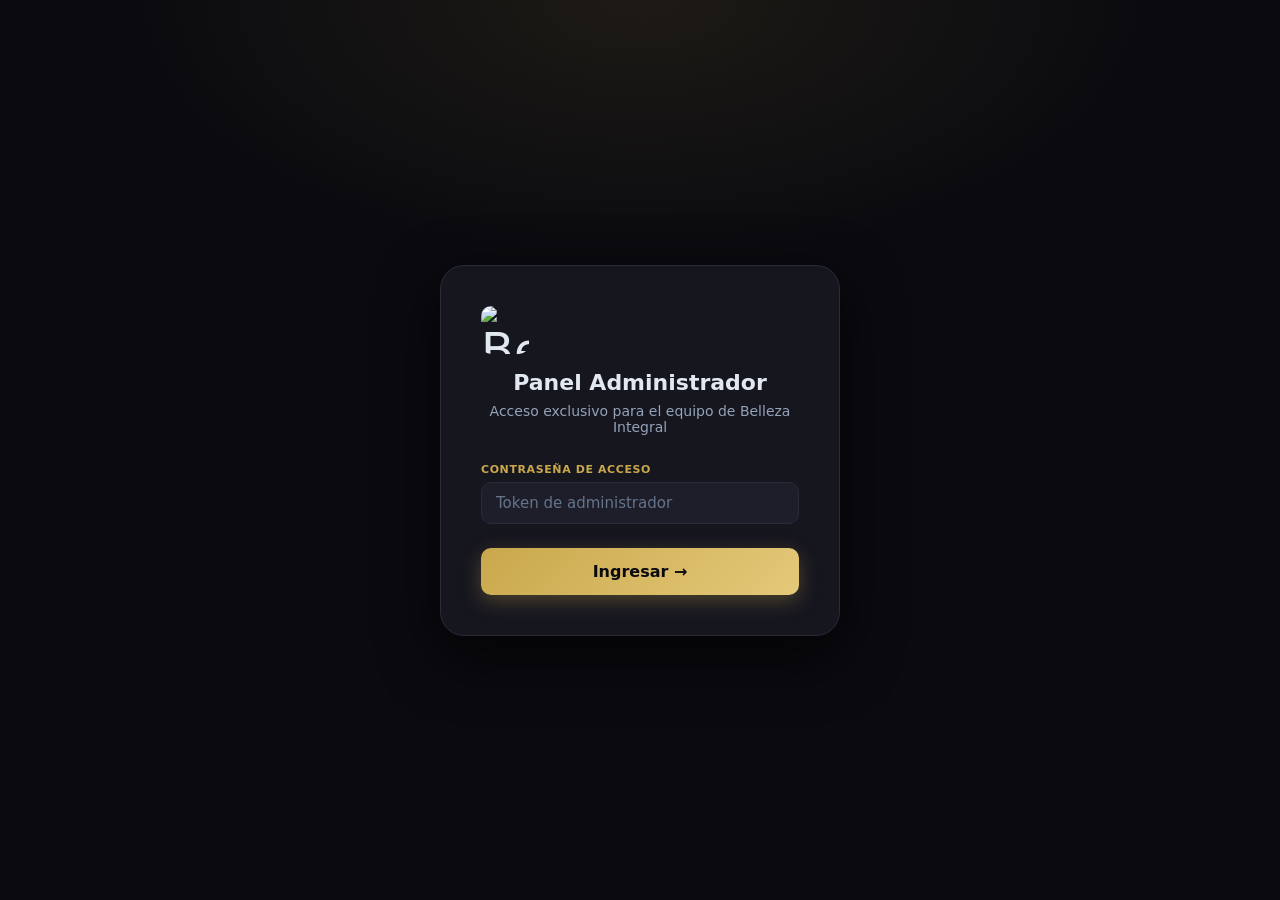
==== commit cc25febe: "dashboard.html" ====
--- a/dashboard.html
+++ b/dashboard.html
@@ -20,7 +20,7 @@
 <!-- LOGIN SCREEN -->
 <div id="login-screen" class="login-screen">
   <div class="login-card">
-    <div class="login-logo">✨</div>
+    <div class="login-logo" id="dashboard-login-logo">✨</div>
     <h2 class="login-titulo">Panel Administrador</h2>
     <p class="login-sub">Acceso exclusivo para el equipo de Belleza Integral</p>
     <div class="login-input-group">
@@ -42,7 +42,7 @@
   <!-- NAVBAR -->
   <nav class="navbar">
     <div class="nav-brand">
-      <span class="nav-logo">✨</span>
+      <span id="dashboard-nav-logo" class="nav-logo">✨</span>
       <span class="nav-nombre">Belleza Integral · Admin</span>
     </div>
     <div class="nav-links">
@@ -186,8 +186,20 @@
   document.getElementById('login-screen').style.display = 'flex';
 }
 
+function aplicarLogoDashboard() {
+  if (!LOGO_URL) return;
+  const setImage = (id, size) => {
+    const el = document.getElementById(id);
+    if (!el) return;
+    el.innerHTML = `<img src="${LOGO_URL}" alt="${NEGOCIO_NOMBRE}" style="height:${size}px;width:${size}px;border-radius:10px;object-fit:cover">`;
+  };
+  setImage('dashboard-login-logo', 48);
+  setImage('dashboard-nav-logo', 32);
+}
+
 // Al cargar la página, verificar si ya hay sesión
 window.addEventListener('DOMContentLoaded', () => {
+  aplicarLogoDashboard();
   const token = sessionStorage.getItem('barberia_token');
   if (token) {
     window.API_TOKEN = token;
@@ -437,3 +449,4 @@
 </body>
 </html>
 
+
--- a/css/styles.css
+++ b/css/styles.css
@@ -1,270 +1,441 @@
-/* ═══════════════════════════════════════════════════════════════
-   BELLEZA INTEGRAL — Complete Styling
-   ═══════════════════════════════════════════════════════════════ */
-*,*::before,*::after{margin:0;padding:0;box-sizing:border-box}
+/* ================================================================
+   BARBERÍA PRO — css/styles.css
+   Diseño moderno tipo SaaS
+   ================================================================ */
+
+/* ── RESET Y BASE ─────────────────────────────────────────────*/
+*,*::before,*::after{box-sizing:border-box;margin:0;padding:0}
+html{scroll-behavior:smooth;font-size:16px}
+body{font-family:'Inter',system-ui,-apple-system,sans-serif;background:#0A0A0F;color:#E2E8F0;min-height:100vh;-webkit-font-smoothing:antialiased}
 
 :root{
-  --gold:#C9A84C;--gold-lt:#E8D5B7;--gold-dk:#8B7643;
-  --rose:#E8B4D4;--rose-dk:#C48AAF;--purple:#9B7BA7;
-  --bg:#FFFCF7;--card:#FFFFFF;--border:#EDE8E0;--muted:#999;
-  --hint:#BBB;--text:#1A1A1A;--text-lt:#555;
-  --r:12px;--shadow:0 4px 24px rgba(0,0,0,.06);
-  --font-display:'Cormorant Garamond',serif;
-  --font-body:'Outfit',sans-serif;
-}
-
-html{scroll-behavior:smooth}
-body{font-family:var(--font-body);background:var(--bg);color:var(--text);overflow-x:hidden;line-height:1.6}
-
-/* ── LOADER ────────────────────────────────────────── */
-.page-loader{position:fixed;inset:0;background:var(--bg);z-index:99999;display:flex;flex-direction:column;align-items:center;justify-content:center;transition:opacity .6s,visibility .6s}
-.page-loader.hidden{opacity:0;visibility:hidden;pointer-events:none}
-.loader-ring{width:56px;height:56px;border:3px solid var(--border);border-top-color:var(--gold);border-radius:50%;animation:spin .8s linear infinite}
-.loader-brand{margin-top:20px;font-family:var(--font-display);font-size:24px;color:var(--gold);font-weight:600;letter-spacing:2px;animation:pulse 1.5s ease-in-out infinite}
+  --gold:#C9A84C;--gold-lt:#E5C97A;--gold-dk:#8B6914;
+  --dark:#0A0A0F;--dark2:#111118;--card:#16161F;--card2:#1E1E2A;
+  --border:#2A2A3A;--border2:#363650;
+  --text:#E2E8F0;--muted:#94A3B8;--hint:#64748B;
+  --success:#22C55E;--danger:#EF4444;--info:#3B82F6;--warn:#F59E0B;
+  --r:10px;--r-lg:16px;--r-xl:24px;
+  --shadow:0 4px 24px rgba(0,0,0,.4);
+  --shadow-lg:0 20px 60px rgba(0,0,0,.6);
+}
+
+img{display:block;max-width:100%}
+button{font-family:inherit;cursor:pointer;border:none;outline:none}
+input,textarea,select{font-family:inherit;outline:none}
+a{color:inherit;text-decoration:none}
+
+/* ── SCROLLBAR ─────────────────────────────────────────────── */
+::-webkit-scrollbar{width:4px;height:4px}
+::-webkit-scrollbar-track{background:var(--dark2)}
+::-webkit-scrollbar-thumb{background:var(--gold-dk);border-radius:2px}
+
+/* ── NAVBAR ─────────────────────────────────────────────────── */
+.navbar{
+  position:sticky;top:0;z-index:100;
+  background:rgba(10,10,15,.92);
+  backdrop-filter:blur(20px);
+  border-bottom:1px solid var(--border);
+  padding:0 24px;height:64px;
+  display:flex;align-items:center;justify-content:space-between;
+}
+.nav-brand{display:flex;align-items:center;gap:10px}
+.nav-logo{font-size:24px}
+.nav-nombre{font-size:18px;font-weight:700;color:var(--gold-lt);letter-spacing:.5px}
+.nav-links{display:flex;gap:4px}
+.nav-link{color:var(--muted);font-size:14px;font-weight:500;padding:8px 14px;
+  border-radius:8px;transition:all .18s;cursor:pointer}
+.nav-link:hover{color:var(--text);background:rgba(255,255,255,.06)}
+.nav-link--admin{color:var(--gold);border:1px solid rgba(201,168,76,.3);
+  padding:8px 16px;border-radius:8px;transition:all .2s}
+.nav-link--admin:hover{background:rgba(201,168,76,.1)}
+@media(max-width:600px){.nav-links{display:none}}
+
+/* ── HERO ───────────────────────────────────────────────────── */
+.hero{
+  background:radial-gradient(ellipse 80% 60% at 50% -10%,rgba(201,168,76,.15),transparent 60%),
+             linear-gradient(180deg,#0A0A0F 0%,#111118 100%);
+  padding:clamp(60px,10vw,120px) 24px clamp(48px,8vw,80px);
+  text-align:center;border-bottom:1px solid var(--border);
+}
+.hero-chip{
+  display:inline-flex;align-items:center;gap:8px;
+  background:rgba(201,168,76,.1);border:1px solid rgba(201,168,76,.3);
+  color:var(--gold-lt);padding:6px 16px;border-radius:20px;
+  font-size:12px;font-weight:600;letter-spacing:.5px;margin-bottom:24px;
+}
+.hero h1{
+  font-size:clamp(36px,7vw,72px);font-weight:800;
+  background:linear-gradient(135deg,#fff 30%,var(--gold-lt));
+  -webkit-background-clip:text;-webkit-text-fill-color:transparent;
+  line-height:1.08;margin-bottom:16px;
+}
+.hero-sub{color:var(--muted);font-size:clamp(16px,2.5vw,20px);
+  max-width:560px;margin:0 auto 36px;line-height:1.65}
+.hero-ctas{display:flex;gap:12px;justify-content:center;flex-wrap:wrap}
+
+/* ── BOTONES ─────────────────────────────────────────────────*/
+.btn-primary{
+  background:linear-gradient(135deg,var(--gold),var(--gold-lt));
+  color:#0A0A0F;font-weight:700;font-size:15px;
+  padding:13px 28px;border-radius:var(--r);
+  box-shadow:0 6px 24px rgba(201,168,76,.35);transition:all .22s;
+}
+.btn-primary:hover{transform:translateY(-2px);box-shadow:0 10px 32px rgba(201,168,76,.5)}
+.btn-secondary{
+  background:rgba(255,255,255,.06);border:1px solid var(--border2);
+  color:var(--text);font-weight:600;font-size:15px;
+  padding:13px 28px;border-radius:var(--r);transition:all .22s;
+}
+.btn-secondary:hover{border-color:var(--gold);color:var(--gold);background:rgba(201,168,76,.06)}
+.btn-danger{background:rgba(239,68,68,.1);border:1px solid rgba(239,68,68,.3);
+  color:var(--danger);font-size:13px;font-weight:600;padding:8px 14px;border-radius:8px;transition:all .2s}
+.btn-danger:hover{background:var(--danger);color:#fff}
+.btn-success{background:rgba(34,197,94,.1);border:1px solid rgba(34,197,94,.3);
+  color:var(--success);font-size:13px;font-weight:600;padding:8px 14px;border-radius:8px;transition:all .2s}
+.btn-success:hover{background:var(--success);color:#fff}
+
+/* ── LAYOUT RESERVAS ─────────────────────────────────────────*/
+.reservas-layout{
+  max-width:1280px;margin:0 auto;padding:40px 24px;
+  display:grid;grid-template-columns:1fr 380px;gap:28px;
+}
+@media(max-width:900px){.reservas-layout{grid-template-columns:1fr}}
+
+.reservas-main{}
+.reservas-sidebar{
+  position:sticky;top:80px;height:fit-content;
+}
+
+/* ── PASOS ───────────────────────────────────────────────────*/
+.paso{margin-bottom:36px}
+.paso-titulo{
+  font-size:11px;font-weight:700;color:var(--gold);
+  text-transform:uppercase;letter-spacing:1.5px;
+  margin-bottom:16px;display:flex;align-items:center;gap:8px;
+}
+.paso-titulo::before{
+  content:attr(data-paso);
+  background:var(--gold);color:#0A0A0F;
+  width:22px;height:22px;border-radius:50%;
+  display:flex;align-items:center;justify-content:center;
+  font-size:11px;font-weight:800;flex-shrink:0;
+}
+
+/* ── SERVICIOS ───────────────────────────────────────────────*/
+.srv-categoria{margin-bottom:20px}
+.srv-cat-titulo{font-size:12px;color:var(--hint);text-transform:uppercase;
+  letter-spacing:1px;margin-bottom:10px;font-weight:600}
+.srv-lista{display:flex;flex-direction:column;gap:8px}
+.srv-card{
+  background:var(--card);border:1px solid var(--border);border-radius:var(--r);
+  padding:14px 16px;display:flex;align-items:center;justify-content:space-between;
+  cursor:pointer;transition:all .2s;
+}
+.srv-card:hover{border-color:var(--gold-dk);background:var(--card2)}
+.srv-card--sel{border-color:var(--gold)!important;background:rgba(201,168,76,.08)!important}
+.srv-card-nombre{font-weight:600;font-size:14px;margin-bottom:4px}
+.srv-card-detalles{display:flex;gap:12px;font-size:12px;color:var(--muted)}
+.srv-duracion::before{content:''}
+.srv-precio{color:var(--gold-lt);font-weight:600}
+.srv-sesion{font-size:11px;background:rgba(59,130,246,.15);color:var(--info);
+  padding:2px 7px;border-radius:4px;font-weight:600}
+.srv-skill{font-size:11px;background:rgba(139,92,246,.15);color:#A78BFA;
+  padding:2px 7px;border-radius:4px;font-weight:600}
+.srv-card-check{
+  width:22px;height:22px;border-radius:50%;border:2px solid var(--border2);
+  display:flex;align-items:center;justify-content:center;font-size:12px;
+  color:transparent;transition:all .2s;flex-shrink:0;
+}
+.srv-card-check.activo{background:var(--gold);border-color:var(--gold);color:#0A0A0F}
+
+/* ── FILTRO EMPLEADOS ────────────────────────────────────────*/
+.empleados-filtro{display:flex;gap:8px;flex-wrap:wrap;margin-bottom:20px}
+.emp-filtro-btn{
+  padding:7px 14px;border-radius:20px;font-size:13px;font-weight:600;
+  background:transparent;border:1.5px solid var(--border2);color:var(--muted);
+  transition:all .2s;cursor:pointer;
+}
+.emp-filtro-btn:hover,.emp-filtro-btn.activo{color:var(--text);border-color:var(--gold);
+  background:rgba(201,168,76,.08)}
+.emp-filtro-btn--all.activo{background:var(--gold);border-color:var(--gold);color:#0A0A0F}
+
+/* ── CALENDARIO ──────────────────────────────────────────────*/
+.cal-header{display:flex;align-items:center;justify-content:space-between;margin-bottom:12px}
+.cal-titulo{font-size:15px;font-weight:700;color:var(--text)}
+.cal-nav{background:var(--card2);border:1px solid var(--border);color:var(--text);
+  width:32px;height:32px;border-radius:8px;font-size:18px;
+  display:flex;align-items:center;justify-content:center;transition:all .18s}
+.cal-nav:hover{border-color:var(--gold);color:var(--gold)}
+.cal-grid{display:grid;grid-template-columns:repeat(7,1fr);gap:4px}
+.cal-dia-nombre{text-align:center;font-size:11px;color:var(--hint);
+  font-weight:600;padding:6px 0;text-transform:uppercase}
+.cal-dia{
+  aspect-ratio:1;border-radius:8px;display:flex;align-items:center;
+  justify-content:center;font-size:13px;font-weight:500;transition:all .18s;
+}
+.cal-dia--activo{cursor:pointer;color:var(--text)}
+.cal-dia--activo:hover{background:rgba(201,168,76,.15);color:var(--gold-lt)}
+.cal-dia--disabled{color:var(--hint);opacity:.4}
+.cal-dia--seleccionado{background:var(--gold)!important;color:#0A0A0F!important;font-weight:700}
+
+/* ── SLOTS ───────────────────────────────────────────────────*/
+.slots-wrapper{display:flex;flex-direction:column;gap:20px}
+.slots-barbero{background:var(--card);border:1px solid var(--border);border-radius:var(--r-lg);overflow:hidden}
+.slots-barbero-header{
+  display:flex;align-items:center;gap:12px;padding:14px 16px;
+  border-bottom:2px solid var(--border);
+}
+.slots-barbero-avatar{
+  width:40px;height:40px;border-radius:50%;display:flex;align-items:center;
+  justify-content:center;font-size:18px;font-weight:700;color:#fff;flex-shrink:0;
+}
+.slots-barbero-nombre{font-weight:700;font-size:14px}
+.slots-barbero-skills{font-size:12px;color:var(--muted);margin-top:2px}
+.slots-horas{display:flex;flex-wrap:wrap;gap:8px;padding:14px 16px}
+.slot-btn{
+  padding:8px 14px;border-radius:8px;font-size:13px;font-weight:600;
+  background:rgba(201,168,76,.08);border:1px solid rgba(201,168,76,.2);
+  color:var(--gold-lt);transition:all .18s;cursor:pointer;
+}
+.slot-btn:hover{background:var(--gold);color:#0A0A0F;border-color:var(--gold);transform:translateY(-1px)}
+.slots-vacio{color:var(--muted);text-align:center;padding:32px;font-size:14px}
+.slots-sin-horas{color:var(--hint);font-size:13px;padding:8px 0}
+
+/* ── SIDEBAR / RESUMEN ───────────────────────────────────────*/
+.sidebar-card{
+  background:var(--card);border:1px solid var(--border);border-radius:var(--r-lg);
+  padding:20px;margin-bottom:16px;
+}
+.sidebar-titulo{font-size:12px;font-weight:700;color:var(--gold);
+  text-transform:uppercase;letter-spacing:1px;margin-bottom:14px}
+.resumen-items{display:flex;flex-direction:column;gap:10px}
+.resumen-item{display:flex;justify-content:space-between;align-items:center;font-size:14px}
+.resumen-item span{color:var(--muted)}
+.resumen-item strong{color:var(--text);text-align:right;max-width:60%}
+.resumen-placeholder{color:var(--hint);font-size:13px;text-align:center;padding:16px 0}
+.btn-reservar{
+  width:100%;margin-top:16px;
+  background:linear-gradient(135deg,var(--gold),var(--gold-lt));
+  color:#0A0A0F;font-weight:700;font-size:15px;
+  padding:14px;border-radius:var(--r);border:none;cursor:pointer;
+  box-shadow:0 6px 20px rgba(201,168,76,.35);transition:all .22s;
+}
+.btn-reservar:hover{transform:translateY(-2px);box-shadow:0 10px 28px rgba(201,168,76,.5)}
+
+/* ── MODAL ───────────────────────────────────────────────────*/
+.modal-back{
+  position:fixed;inset:0;z-index:200;background:rgba(0,0,0,.75);
+  backdrop-filter:blur(8px);display:flex;align-items:flex-end;
+  visibility:hidden;opacity:0;transition:all .28s;
+}
+@media(min-width:640px){.modal-back{align-items:center;justify-content:center}}
+.modal-back.open{visibility:visible;opacity:1}
+.modal{
+  background:var(--card);width:min(560px,100%);max-height:90vh;overflow-y:auto;
+  border-radius:var(--r-xl) var(--r-xl) 0 0;
+  box-shadow:var(--shadow-lg);
+  transform:translateY(40px);opacity:0;
+  transition:all .3s cubic-bezier(.34,1.2,.64,1);
+}
+@media(min-width:640px){.modal{border-radius:var(--r-xl)}}
+.modal-back.open .modal{transform:translateY(0);opacity:1}
+.modal-header{
+  background:linear-gradient(135deg,var(--dark2),#1A1A2E);
+  padding:22px 24px;display:flex;align-items:center;justify-content:space-between;
+  border-radius:var(--r-xl) var(--r-xl) 0 0;
+  border-bottom:1px solid var(--border);position:sticky;top:0;z-index:10;
+}
+.modal-header h3{font-size:18px;font-weight:700}
+.modal-close{
+  background:rgba(255,255,255,.06);border:1px solid var(--border);color:var(--text);
+  width:32px;height:32px;border-radius:50%;font-size:16px;
+  display:flex;align-items:center;justify-content:center;transition:all .18s;
+}
+.modal-close:hover{background:rgba(239,68,68,.2);border-color:var(--danger);color:var(--danger)}
+.modal-body{padding:24px}
+.modal-resumen{
+  background:var(--card2);border-radius:var(--r);padding:16px;margin-bottom:22px;
+  display:grid;grid-template-columns:1fr 1fr;gap:10px;
+}
+.modal-res-item{font-size:13px}
+.modal-res-item span{color:var(--muted);display:block;font-size:11px;margin-bottom:2px}
+.modal-res-item strong{color:var(--text)}
+
+/* Formulario */
+.form-group{margin-bottom:16px}
+.form-label{display:block;font-size:11px;font-weight:700;color:var(--gold);
+  text-transform:uppercase;letter-spacing:.6px;margin-bottom:6px}
+.form-input{
+  width:100%;padding:11px 14px;background:var(--card2);
+  border:1.5px solid var(--border);border-radius:var(--r);
+  color:var(--text);font-size:15px;transition:border-color .18s;
+}
+.form-input:focus{border-color:var(--gold);box-shadow:0 0 0 3px rgba(201,168,76,.1)}
+.form-input::placeholder{color:var(--hint)}
+.form-2col{display:grid;grid-template-columns:1fr 1fr;gap:14px}
+@media(max-width:480px){.form-2col{grid-template-columns:1fr}}
+.form-textarea{resize:vertical;min-height:70px}
+.form-select{appearance:none;background-image:url("data:image/svg+xml,%3Csvg xmlns='http://www.w3.org/2000/svg' width='12' height='12' viewBox='0 0 12 12'%3E%3Cpath fill='%2394A3B8' d='M6 8L1 3h10z'/%3E%3C/svg%3E");background-repeat:no-repeat;background-position:right 12px center}
+.btn-confirmar{
+  width:100%;background:linear-gradient(135deg,var(--gold),var(--gold-lt));
+  color:#0A0A0F;font-weight:700;font-size:16px;
+  padding:14px;border-radius:var(--r);margin-top:8px;
+  box-shadow:0 6px 20px rgba(201,168,76,.35);transition:all .22s;
+}
+.btn-confirmar:hover{transform:translateY(-2px);box-shadow:0 10px 28px rgba(201,168,76,.5)}
+
+/* ── CONFIRMACIÓN ────────────────────────────────────────────*/
+.conf-screen{
+  max-width:600px;margin:80px auto;padding:0 24px;text-align:center;
+}
+.conf-icon{font-size:72px;margin-bottom:20px;animation:popIn .5s cubic-bezier(.34,1.56,.64,1)}
+@keyframes popIn{from{transform:scale(0)}to{transform:scale(1)}}
+.conf-screen h2{font-size:28px;font-weight:800;color:var(--success);margin-bottom:10px}
+.conf-id{
+  font-size:28px;font-weight:800;color:var(--gold-lt);
+  letter-spacing:3px;margin:16px 0;
+  background:rgba(201,168,76,.1);border:1px solid rgba(201,168,76,.2);
+  display:inline-block;padding:10px 24px;border-radius:var(--r);
+}
+.conf-detalles{
+  background:var(--card);border:1px solid var(--border);border-radius:var(--r-lg);
+  padding:20px;margin:20px auto;max-width:400px;text-align:left;
+}
+.conf-item{display:flex;justify-content:space-between;font-size:14px;padding:6px 0;
+  border-bottom:1px solid var(--border)}
+.conf-item:last-child{border:none}
+.conf-item span{color:var(--muted)}
+.conf-item strong{color:var(--text)}
+
+/* ── DASHBOARD ───────────────────────────────────────────────*/
+.dash-layout{max-width:1400px;margin:0 auto;padding:32px 24px}
+.dash-header{display:flex;align-items:center;justify-content:space-between;margin-bottom:28px}
+.dash-titulo{font-size:24px;font-weight:800}
+.dash-fecha{color:var(--muted);font-size:14px;margin-top:4px}
+
+.stats-grid{display:grid;grid-template-columns:repeat(auto-fit,minmax(180px,1fr));gap:16px;margin-bottom:28px}
+.stat-card{
+  background:var(--card);border:1px solid var(--border);border-radius:var(--r-lg);
+  padding:20px;transition:all .22s;
+}
+.stat-card:hover{border-color:var(--border2);transform:translateY(-2px)}
+.stat-valor{font-size:32px;font-weight:800;color:var(--gold-lt);font-family:'Inter',sans-serif}
+.stat-label{font-size:13px;color:var(--muted);margin-top:4px}
+.stat-card--success .stat-valor{color:var(--success)}
+.stat-card--danger  .stat-valor{color:var(--danger)}
+.stat-card--info    .stat-valor{color:var(--info)}
+
+.dash-grid{display:grid;grid-template-columns:1fr 380px;gap:24px}
+@media(max-width:1024px){.dash-grid{grid-template-columns:1fr}}
+
+.dash-section{background:var(--card);border:1px solid var(--border);border-radius:var(--r-lg);padding:20px}
+.dash-section-titulo{font-size:13px;font-weight:700;color:var(--gold);
+  text-transform:uppercase;letter-spacing:1px;margin-bottom:16px}
+
+/* Tabla de reservas */
+.tabla-reservas{width:100%;border-collapse:collapse}
+.tabla-reservas th{font-size:11px;font-weight:700;color:var(--hint);
+  text-transform:uppercase;letter-spacing:.8px;padding:8px 12px;text-align:left;
+  border-bottom:1px solid var(--border)}
+.tabla-reservas td{padding:12px;border-bottom:1px solid var(--border);font-size:13px}
+.tabla-reservas tr:hover td{background:rgba(255,255,255,.02)}
+.tabla-reservas tr:last-child td{border:none}
+
+.badge{display:inline-flex;align-items:center;padding:3px 9px;border-radius:6px;font-size:11px;font-weight:700}
+.badge--confirmada{background:rgba(34,197,94,.15);color:var(--success)}
+.badge--cancelada {background:rgba(239,68,68,.15);color:var(--danger)}
+.badge--completada{background:rgba(59,130,246,.15);color:var(--info)}
+.badge--pendiente {background:rgba(245,158,11,.15);color:var(--warn)}
+
+/* Agenda visual */
+.agenda-container{display:flex;overflow-x:auto;gap:0}
+.agenda-timeline{width:48px;flex-shrink:0;padding-top:48px}
+.agenda-hora{height:60px;font-size:10px;color:var(--hint);text-align:right;
+  padding-right:8px;border-right:1px solid var(--border)}
+.agenda-columnas{display:flex;gap:4px;flex:1;overflow-x:auto}
+.agenda-col{min-width:140px;flex:1}
+.agenda-col-header{
+  height:40px;border-radius:8px 8px 0 0;display:flex;align-items:center;
+  justify-content:center;font-size:12px;font-weight:700;color:#fff;margin-bottom:8px;
+}
+.agenda-col-body{background:rgba(255,255,255,.02);border-radius:0 0 8px 8px;
+  border:1px solid var(--border)}
+.agenda-evento{
+  position:absolute;left:4px;right:4px;border-radius:6px;
+  padding:6px 8px;font-size:11px;cursor:pointer;overflow:hidden;transition:all .18s;
+}
+.agenda-evento:hover{opacity:.85;transform:scale(1.02)}
+.agenda-evento-hora{font-weight:700;margin-bottom:2px;color:var(--text)}
+.agenda-evento-nombre{font-weight:600;color:var(--text)}
+.agenda-evento-srv{color:var(--muted)}
+.agenda-vacia{color:var(--hint);text-align:center;padding:32px;font-size:14px}
+
+/* Login admin */
+.login-screen{
+  min-height:100vh;display:flex;align-items:center;justify-content:center;
+  background:radial-gradient(ellipse 70% 50% at 50% 0%,rgba(201,168,76,.1),transparent 60%),
+             var(--dark);
+}
+.login-card{
+  background:var(--card);border:1px solid var(--border);border-radius:var(--r-xl);
+  padding:40px;width:min(400px,90vw);text-align:center;
+  box-shadow:var(--shadow-lg);
+}
+.login-logo{font-size:48px;margin-bottom:16px}
+.login-titulo{font-size:22px;font-weight:800;margin-bottom:8px}
+.login-sub{color:var(--muted);font-size:14px;margin-bottom:28px}
+.login-input-group{text-align:left;margin-bottom:16px}
+.login-input-group label{font-size:11px;font-weight:700;color:var(--gold);
+  text-transform:uppercase;letter-spacing:.6px;display:block;margin-bottom:6px}
+.btn-login{
+  width:100%;background:linear-gradient(135deg,var(--gold),var(--gold-lt));
+  color:#0A0A0F;font-weight:700;font-size:16px;padding:14px;border-radius:var(--r);
+  margin-top:8px;box-shadow:0 6px 20px rgba(201,168,76,.3);transition:all .22s;
+}
+.btn-login:hover{transform:translateY(-2px);box-shadow:0 10px 28px rgba(201,168,76,.45)}
+
+/* ── SELECTOR FECHA DASHBOARD ────────────────────────────────*/
+.fecha-selector{display:flex;align-items:center;gap:10px}
+.fecha-input{
+  background:var(--card2);border:1.5px solid var(--border);border-radius:8px;
+  color:var(--text);font-size:14px;padding:8px 12px;
+  color-scheme:dark;
+}
+.fecha-input:focus{border-color:var(--gold)}
+
+/* ── TOAST ───────────────────────────────────────────────────*/
+.toast-error{
+  position:fixed;bottom:24px;right:24px;z-index:999;
+  background:var(--danger);color:#fff;border-radius:10px;
+  padding:13px 18px;font-size:13px;font-weight:500;
+  box-shadow:0 8px 24px rgba(0,0,0,.4);max-width:300px;
+  transform:translateX(110%);opacity:0;transition:all .3s;
+}
+.toast-error.visible{transform:translateX(0);opacity:1}
+
+/* ── LOADER ──────────────────────────────────────────────────*/
+.loader{
+  position:fixed;inset:0;z-index:500;background:rgba(10,10,15,.85);
+  display:none;flex-direction:column;align-items:center;justify-content:center;gap:16px;
+}
+.loader-spin{
+  width:48px;height:48px;border:3px solid rgba(201,168,76,.2);
+  border-top-color:var(--gold);border-radius:50%;animation:spin .8s linear infinite;
+}
 @keyframes spin{to{transform:rotate(360deg)}}
-@keyframes pulse{0%,100%{opacity:.4}50%{opacity:1}}
-
-/* ── NAVBAR ────────────────────────────────────────── */
-.navbar{position:fixed;top:0;left:0;right:0;background:rgba(255,252,247,.92);backdrop-filter:blur(20px);border-bottom:1px solid var(--border);padding:0 32px;z-index:1000;height:64px;display:flex;align-items:center;transition:box-shadow .3s}
-.navbar.scrolled{box-shadow:0 2px 20px rgba(0,0,0,.08)}
-.nav-inner{max-width:1280px;margin:0 auto;width:100%;display:flex;justify-content:space-between;align-items:center}
-.nav-brand{font-family:var(--font-display);font-size:26px;font-weight:600;color:var(--text);letter-spacing:1px;display:flex;align-items:center;gap:10px}
-.nav-brand .dot{width:8px;height:8px;border-radius:50%;background:var(--gold);display:inline-block}
-.nav-links{display:flex;gap:28px;align-items:center}
-.nav-links a{color:var(--text-lt);text-decoration:none;font-size:13px;font-weight:500;letter-spacing:.5px;text-transform:uppercase;transition:color .2s;position:relative}
-.nav-links a::after{content:'';position:absolute;bottom:-4px;left:0;width:0;height:1.5px;background:var(--gold);transition:width .3s}
-.nav-links a:hover{color:var(--gold)}
-.nav-links a:hover::after{width:100%}
-.nav-admin{background:var(--gold)!important;color:#fff!important;padding:8px 18px;border-radius:99px;font-size:12px!important;letter-spacing:1px}
-.nav-admin::after{display:none!important}
-.nav-admin:hover{background:var(--gold-dk)!important}
-.nav-hamburger{display:none;background:none;border:none;font-size:22px;color:var(--text);cursor:pointer}
-
-/* ── HERO ──────────────────────────────────────────── */
-.hero{min-height:100vh;display:flex;align-items:center;justify-content:center;position:relative;overflow:hidden;padding:120px 32px 80px}
-.hero-bg{position:absolute;inset:0;overflow:hidden}
-.hero-blob{position:absolute;border-radius:50%;filter:blur(80px);opacity:.35;animation:float 12s ease-in-out infinite}
-.hero-blob-1{width:500px;height:500px;background:var(--gold);top:-100px;right:-100px;animation-delay:0s}
-.hero-blob-2{width:400px;height:400px;background:var(--rose);bottom:-80px;left:-60px;animation-delay:-4s}
-.hero-blob-3{width:300px;height:300px;background:var(--purple);top:40%;left:50%;animation-delay:-8s}
-@keyframes float{0%,100%{transform:translate(0,0) scale(1)}33%{transform:translate(30px,-20px) scale(1.05)}66%{transform:translate(-20px,15px) scale(.95)}}
-
-.hero-content{position:relative;z-index:2;text-align:center;max-width:700px}
-.hero-chip{display:inline-block;padding:8px 20px;background:rgba(201,168,76,.12);border:1px solid rgba(201,168,76,.3);border-radius:99px;font-size:13px;color:var(--gold-dk);letter-spacing:1px;margin-bottom:28px;animation:fadeUp .8s ease-out both}
-.hero-title{font-family:var(--font-display);font-size:clamp(42px,8vw,80px);font-weight:300;line-height:1.1;margin-bottom:24px;color:var(--text)}
-.hero-title .line{display:block;animation:fadeUp .8s ease-out both}
-.hero-title .line:nth-child(1){animation-delay:.2s}
-.hero-title .line:nth-child(2){animation-delay:.4s}
-.hero-title .line:nth-child(3){animation-delay:.6s;font-style:italic;color:var(--gold)}
-.hero-sub{font-size:16px;color:var(--text-lt);max-width:480px;margin:0 auto 36px;line-height:1.8;animation:fadeUp .8s ease-out .8s both}
-.hero-ctas{display:flex;gap:16px;justify-content:center;flex-wrap:wrap;animation:fadeUp .8s ease-out 1s both}
-@keyframes fadeUp{from{opacity:0;transform:translateY(24px)}to{opacity:1;transform:translateY(0)}}
-
-.btn-gold{display:inline-flex;align-items:center;gap:8px;padding:14px 32px;background:linear-gradient(135deg,var(--gold),var(--gold-dk));color:#fff;border:none;border-radius:99px;font-family:var(--font-body);font-size:14px;font-weight:600;letter-spacing:.5px;cursor:pointer;transition:all .3s;text-decoration:none}
-.btn-gold:hover{transform:translateY(-2px);box-shadow:0 8px 24px rgba(201,168,76,.35)}
-.btn-outline{display:inline-flex;align-items:center;gap:8px;padding:14px 32px;background:transparent;color:var(--text);border:1.5px solid var(--border);border-radius:99px;font-family:var(--font-body);font-size:14px;font-weight:500;cursor:pointer;transition:all .3s;text-decoration:none}
-.btn-outline:hover{border-color:var(--gold);color:var(--gold);transform:translateY(-2px)}
-
-/* ── SECTION COMMONS ──────────────────────────────── */
-.section{padding:100px 32px}
-.section-header{text-align:center;margin-bottom:56px}
-.section-header h2{font-family:var(--font-display);font-size:clamp(32px,5vw,48px);font-weight:400;color:var(--text);margin-bottom:12px}
-.section-header h2 em{font-style:italic;color:var(--gold)}
-.section-header p{font-size:15px;color:var(--muted);max-width:500px;margin:0 auto}
-
-/* ── SERVICIOS ─────────────────────────────────────── */
-.servicios-section{background:var(--bg)}
-.servicios-cat-title{font-family:var(--font-display);font-size:22px;font-weight:500;color:var(--gold);margin-bottom:24px;padding-bottom:8px;border-bottom:1px solid var(--border)}
-.servicios-grid{display:grid;grid-template-columns:repeat(auto-fill,minmax(280px,1fr));gap:24px;margin-bottom:48px}
-
-.servicio-card{background:var(--card);border:1px solid var(--border);border-radius:var(--r);overflow:hidden;transition:all .4s cubic-bezier(.4,0,.2,1);cursor:pointer;position:relative}
-.servicio-card::before{content:'';position:absolute;inset:0;background:linear-gradient(135deg,rgba(201,168,76,.05),rgba(232,180,212,.05));opacity:0;transition:opacity .4s}
-.servicio-card:hover{transform:translateY(-6px);box-shadow:var(--shadow);border-color:var(--gold)}
-.servicio-card:hover::before{opacity:1}
-.servicio-card-img{width:100%;height:180px;background:linear-gradient(135deg,#f5f0e8,#ede4d8);overflow:hidden;position:relative}
-.servicio-card-img img{width:100%;height:100%;object-fit:cover;transition:transform .6s cubic-bezier(.4,0,.2,1)}
-.servicio-card:hover .servicio-card-img img{transform:scale(1.08)}
-.servicio-card-img .placeholder-icon{display:flex;align-items:center;justify-content:center;height:100%;font-size:48px;opacity:.3}
-.servicio-card-body{padding:20px;position:relative}
-.servicio-card-body h4{font-family:var(--font-display);font-size:20px;font-weight:500;margin-bottom:8px}
-.servicio-card-body p{font-size:13px;color:var(--muted);line-height:1.7;margin-bottom:12px}
-.servicio-card-meta{display:flex;justify-content:space-between;align-items:center;font-size:13px}
-.servicio-card-meta .dur{color:var(--muted)}
-.servicio-card-meta .price{color:var(--gold);font-weight:600;font-size:15px}
-
-/* ── RESERVAS ──────────────────────────────────────── */
-.reservas-section{background:linear-gradient(180deg,#FFFCF7 0%,#F9F4ED 100%)}
-.reservas-layout{max-width:1200px;margin:0 auto;display:grid;grid-template-columns:1fr 340px;gap:40px}
-
-.paso{background:var(--card);border:1px solid var(--border);border-radius:var(--r);padding:28px;margin-bottom:28px;opacity:0;transform:translateY(20px);animation:fadeUp .6s ease-out forwards}
-.paso:nth-child(1){animation-delay:.1s}
-.paso:nth-child(2){animation-delay:.3s}
-.paso:nth-child(3){animation-delay:.5s}
-.paso-header{display:flex;align-items:center;gap:14px;margin-bottom:20px}
-.paso-num{width:32px;height:32px;background:linear-gradient(135deg,var(--gold),var(--rose));color:#fff;border-radius:50%;display:flex;align-items:center;justify-content:center;font-size:14px;font-weight:700;flex-shrink:0}
-.paso-header h3{font-family:var(--font-display);font-size:20px;font-weight:500}
-
-/* service picker mini cards */
-.srv-mini-grid{display:grid;grid-template-columns:repeat(auto-fill,minmax(170px,1fr));gap:10px}
-.srv-mini{padding:14px;border:2px solid var(--border);border-radius:10px;cursor:pointer;transition:all .25s;background:var(--bg)}
-.srv-mini:hover{border-color:var(--gold);background:rgba(201,168,76,.04)}
-.srv-mini.active{border-color:var(--gold);background:linear-gradient(135deg,rgba(201,168,76,.08),rgba(232,180,212,.06))}
-.srv-mini .name{font-size:13px;font-weight:600;margin-bottom:4px}
-.srv-mini .meta{font-size:11px;color:var(--muted)}
-.srv-mini .meta .price{color:var(--gold);font-weight:600}
-
-/* calendar */
-.cal-wrap{background:var(--bg);border:1px solid var(--border);border-radius:var(--r);padding:20px}
-.cal-nav{display:flex;justify-content:space-between;align-items:center;margin-bottom:16px}
-.cal-nav span{font-family:var(--font-display);font-size:18px;font-weight:500}
-.cal-nav button{background:none;border:1px solid var(--border);border-radius:8px;width:36px;height:36px;cursor:pointer;font-size:16px;color:var(--gold);transition:all .2s}
-.cal-nav button:hover{background:rgba(201,168,76,.1);border-color:var(--gold)}
-.cal-grid{display:grid;grid-template-columns:repeat(7,1fr);gap:6px}
-.cal-head{text-align:center;font-size:11px;font-weight:600;color:var(--gold);padding:6px;text-transform:uppercase;letter-spacing:1px}
-.cal-day{aspect-ratio:1;display:flex;align-items:center;justify-content:center;border-radius:8px;font-size:13px;cursor:pointer;transition:all .2s;border:1px solid transparent}
-.cal-day:hover:not(.disabled){background:rgba(201,168,76,.1);border-color:var(--gold)}
-.cal-day.selected{background:linear-gradient(135deg,var(--gold),var(--rose));color:#fff;font-weight:700;border-color:transparent}
-.cal-day.disabled{color:var(--hint);cursor:default;opacity:.4}
-.cal-day.today{border-color:var(--gold)}
-
-/* slots */
-.slots-grid{display:grid;grid-template-columns:repeat(auto-fill,minmax(85px,1fr));gap:8px}
-.slot{padding:10px;text-align:center;border:2px solid var(--border);border-radius:8px;font-size:13px;font-weight:600;cursor:pointer;transition:all .25s;background:var(--bg)}
-.slot:hover{border-color:var(--gold);background:rgba(201,168,76,.04)}
-.slot.active{background:linear-gradient(135deg,var(--gold),var(--rose));color:#fff;border-color:transparent}
-
-/* sidebar */
-.reservas-sidebar{display:flex;flex-direction:column;gap:20px;position:sticky;top:84px;height:fit-content}
-.side-card{background:var(--card);border:1px solid var(--border);border-radius:var(--r);padding:24px;box-shadow:0 2px 12px rgba(0,0,0,.03)}
-.side-card h4{font-family:var(--font-display);font-size:18px;font-weight:500;margin-bottom:14px;display:flex;align-items:center;gap:8px}
-.side-card .info-line{font-size:13px;color:var(--muted);line-height:2}
-.side-card a{color:var(--gold);text-decoration:none}
-.side-card a:hover{text-decoration:underline}
-
-.resumen-item{padding:10px 12px;background:rgba(201,168,76,.04);border-left:3px solid var(--gold);border-radius:6px;font-size:13px;margin-bottom:8px;display:flex;justify-content:space-between}
-.resumen-item span{color:var(--muted)}
-.resumen-item strong{color:var(--text)}
-
-/* ── MODAL ─────────────────────────────────────────── */
-.modal-overlay{position:fixed;inset:0;background:rgba(0,0,0,.45);backdrop-filter:blur(6px);z-index:5000;display:none;align-items:center;justify-content:center;padding:24px}
-.modal-overlay.open{display:flex}
-.modal-box{background:var(--card);border-radius:16px;max-width:520px;width:100%;max-height:90vh;overflow-y:auto;box-shadow:0 24px 64px rgba(0,0,0,.15);animation:modalIn .35s ease-out}
-@keyframes modalIn{from{opacity:0;transform:scale(.94) translateY(12px)}to{opacity:1;transform:scale(1) translateY(0)}}
-.modal-head{padding:24px;border-bottom:1px solid var(--border);display:flex;justify-content:space-between;align-items:center}
-.modal-head h3{font-family:var(--font-display);font-size:22px;font-weight:500}
-.modal-close{background:none;border:none;font-size:22px;color:var(--muted);cursor:pointer;width:36px;height:36px;border-radius:50%;transition:all .2s;display:flex;align-items:center;justify-content:center}
-.modal-close:hover{background:var(--border);color:var(--text)}
-.modal-body{padding:24px}
-.modal-summary{background:rgba(201,168,76,.04);border-left:3px solid var(--gold);border-radius:8px;padding:16px;margin-bottom:20px}
-.modal-summary .row{display:flex;justify-content:space-between;padding:6px 0;font-size:13px;border-bottom:1px solid rgba(201,168,76,.1)}
-.modal-summary .row:last-child{border:none}
-.modal-summary .row span{color:var(--muted)}
-.modal-summary .row strong{color:var(--text)}
-
-.form-row{display:grid;grid-template-columns:1fr 1fr;gap:14px;margin-bottom:14px}
-.form-group{margin-bottom:14px}
-.form-group label{display:block;font-size:12px;font-weight:600;color:var(--text);margin-bottom:5px;text-transform:uppercase;letter-spacing:.5px}
-.form-group input,.form-group textarea,.form-group select{width:100%;padding:10px 14px;border:1px solid var(--border);border-radius:8px;font-size:14px;font-family:var(--font-body);background:var(--bg);transition:all .2s}
-.form-group input:focus,.form-group textarea:focus{outline:none;border-color:var(--gold);box-shadow:0 0 0 3px rgba(201,168,76,.1);background:#fff}
-.form-group textarea{resize:vertical;min-height:80px}
-
-.terms-check{display:flex;align-items:flex-start;gap:10px;margin:16px 0;font-size:12px;color:var(--muted);line-height:1.6}
-.terms-check input[type=checkbox]{margin-top:3px;accent-color:var(--gold);width:16px;height:16px;flex-shrink:0}
-.terms-check a{color:var(--gold);text-decoration:underline}
-
-.btn-confirm{width:100%;padding:14px;background:linear-gradient(135deg,var(--gold),var(--gold-dk));color:#fff;border:none;border-radius:10px;font-family:var(--font-body);font-size:15px;font-weight:600;cursor:pointer;transition:all .3s;letter-spacing:.5px}
-.btn-confirm:hover:not(:disabled){transform:translateY(-1px);box-shadow:0 6px 20px rgba(201,168,76,.3)}
-.btn-confirm:disabled{opacity:.5;cursor:not-allowed}
-
-/* ── CONFIRMATION SCREEN ──────────────────────────── */
-.conf-screen{text-align:center;padding:60px 24px;max-width:520px;margin:0 auto}
-.conf-icon{font-size:64px;animation:bounceIn .6s ease-out}
-@keyframes bounceIn{0%{transform:scale(0)}50%{transform:scale(1.15)}100%{transform:scale(1)}}
-.conf-screen h2{font-family:var(--font-display);font-size:32px;margin:16px 0 8px}
-.conf-id{font-family:'Courier New',monospace;font-size:22px;font-weight:700;color:var(--gold);letter-spacing:3px;margin:12px 0 24px}
-.conf-details{text-align:left;background:var(--card);border:1px solid var(--border);border-radius:var(--r);padding:20px;margin-bottom:24px}
-.conf-details .row{display:flex;justify-content:space-between;padding:10px 0;font-size:14px;border-bottom:1px solid var(--border)}
-.conf-details .row:last-child{border:none}
-.conf-warning{background:#FFF8E1;border:1px solid #FFE082;border-radius:8px;padding:14px;font-size:12px;color:#8D6E00;line-height:1.7;margin-bottom:24px;text-align:left}
-
-/* ── ADMIN PANEL ──────────────────────────────────── */
-.admin-overlay{position:fixed;inset:0;background:rgba(0,0,0,.5);z-index:6000;display:none;align-items:center;justify-content:center;padding:24px}
-.admin-overlay.open{display:flex}
-.admin-panel{background:var(--card);border-radius:16px;max-width:900px;width:100%;max-height:90vh;overflow-y:auto;box-shadow:0 24px 64px rgba(0,0,0,.2);animation:modalIn .35s ease-out}
-.admin-head{padding:20px 24px;border-bottom:2px solid var(--gold);display:flex;justify-content:space-between;align-items:center}
-.admin-head h2{font-family:var(--font-display);font-size:26px;font-weight:500;display:flex;align-items:center;gap:10px}
-.admin-body{padding:24px}
-.admin-stats{display:grid;grid-template-columns:repeat(auto-fit,minmax(180px,1fr));gap:16px;margin-bottom:28px}
-.admin-stat{background:var(--bg);border:1px solid var(--border);border-radius:10px;padding:20px;text-align:center}
-.admin-stat .num{font-size:32px;font-weight:700;color:var(--gold);font-family:var(--font-display)}
-.admin-stat .lbl{font-size:12px;color:var(--muted);text-transform:uppercase;letter-spacing:1px;margin-top:4px}
-.admin-table{width:100%;border-collapse:collapse;font-size:13px;margin-bottom:24px}
-.admin-table th{background:linear-gradient(135deg,#f8f4ee,#f0eae2);padding:12px 14px;text-align:left;font-weight:600;text-transform:uppercase;letter-spacing:.5px;font-size:11px;color:var(--text);border-bottom:2px solid var(--gold)}
-.admin-table td{padding:12px 14px;border-bottom:1px solid var(--border)}
-.admin-table tr:hover{background:#fefcf8}
-.badge{display:inline-block;padding:3px 10px;border-radius:99px;font-size:11px;font-weight:600}
-.badge-ok{background:rgba(39,174,96,.12);color:#27AE60}
-.badge-pending{background:rgba(241,196,15,.15);color:#D4860D}
-.badge-cancel{background:rgba(231,76,60,.12);color:#E74C3C}
-.admin-btn{padding:6px 14px;background:linear-gradient(135deg,var(--gold),var(--gold-dk));color:#fff;border:none;border-radius:6px;font-size:12px;font-weight:600;cursor:pointer;transition:all .2s;font-family:var(--font-body)}
-.admin-btn:hover{transform:translateY(-1px);box-shadow:0 4px 12px rgba(201,168,76,.3)}
-.admin-btn.danger{background:linear-gradient(135deg,#E74C3C,#C0392B)}
-.admin-btn.danger:hover{box-shadow:0 4px 12px rgba(231,76,60,.3)}
-
-.admin-login{text-align:center;padding:40px}
-.admin-login input{padding:12px 16px;border:1px solid var(--border);border-radius:8px;font-size:14px;width:260px;margin-right:8px;font-family:var(--font-body)}
-.admin-login input:focus{outline:none;border-color:var(--gold)}
-
-/* Terms modal */
-.terms-modal{position:fixed;inset:0;background:rgba(0,0,0,.5);z-index:7000;display:none;align-items:center;justify-content:center;padding:24px}
-.terms-modal.open{display:flex}
-.terms-box{background:var(--card);border-radius:16px;max-width:600px;width:100%;max-height:80vh;overflow-y:auto;padding:32px;box-shadow:0 24px 64px rgba(0,0,0,.2)}
-.terms-box h3{font-family:var(--font-display);font-size:24px;margin-bottom:20px;color:var(--gold)}
-.terms-box p,.terms-box li{font-size:13px;line-height:1.8;color:var(--text-lt);margin-bottom:10px}
-.terms-box ol{padding-left:20px}
-.terms-box .close-terms{margin-top:20px}
-
-/* ── INSTAGRAM BUTTON ─────────────────────────────── */
-.ig-float{position:fixed;bottom:90px;right:24px;z-index:900;width:52px;height:52px;border-radius:50%;background:linear-gradient(45deg,#f09433,#e6683c,#dc2743,#cc2366,#bc1888);color:#fff;display:flex;align-items:center;justify-content:center;font-size:24px;text-decoration:none;box-shadow:0 4px 16px rgba(220,39,67,.3);transition:all .3s}
-.ig-float:hover{transform:scale(1.1);box-shadow:0 6px 24px rgba(220,39,67,.4)}
-
-/* ── WHATSAPP BUTTON ──────────────────────────────── */
-.wa-float{position:fixed;bottom:24px;right:24px;z-index:900;width:52px;height:52px;border-radius:50%;background:#25D366;color:#fff;display:flex;align-items:center;justify-content:center;font-size:26px;text-decoration:none;box-shadow:0 4px 16px rgba(37,211,102,.3);transition:all .3s}
-.wa-float:hover{transform:scale(1.1);box-shadow:0 6px 24px rgba(37,211,102,.4)}
-
-/* ── FOOTER ────────────────────────────────────────── */
-.footer{background:var(--text);color:#fff;padding:60px 32px 32px}
-.footer-inner{max-width:1200px;margin:0 auto;display:grid;grid-template-columns:repeat(auto-fit,minmax(220px,1fr));gap:40px;margin-bottom:40px}
-.footer-col h4{font-family:var(--font-display);font-size:18px;color:var(--gold);margin-bottom:14px;font-weight:400}
-.footer-col p,.footer-col li{font-size:13px;color:rgba(255,255,255,.6);line-height:2;list-style:none}
-.footer-col a{color:var(--gold-lt);text-decoration:none;transition:color .2s}
-.footer-col a:hover{color:#fff}
-.footer-bottom{border-top:1px solid rgba(201,168,76,.2);padding-top:20px;text-align:center;font-size:12px;color:rgba(255,255,255,.4)}
-.footer-bottom p{margin:3px 0}
-
-/* ── TOAST ─────────────────────────────────────────── */
-.toast{position:fixed;bottom:-100px;left:50%;transform:translateX(-50%);padding:14px 24px;border-radius:10px;font-size:14px;font-weight:600;z-index:9000;box-shadow:0 8px 32px rgba(0,0,0,.15);transition:bottom .3s;font-family:var(--font-body);max-width:90%}
-.toast.show{bottom:24px}
-.toast.error{background:linear-gradient(135deg,#E74C3C,#C0392B);color:#fff}
-.toast.success{background:linear-gradient(135deg,#27AE60,#229954);color:#fff}
-
-/* ── SCROLL REVEAL ─────────────────────────────────── */
-.reveal{opacity:0;transform:translateY(30px);transition:opacity .7s ease-out,transform .7s ease-out}
-.reveal.visible{opacity:1;transform:translateY(0)}
-
-/* ── RESPONSIVE ────────────────────────────────────── */
-@media(max-width:1024px){
-  .reservas-layout{grid-template-columns:1fr}
-  .reservas-sidebar{position:static}
-}
+.loader-txt{color:var(--muted);font-size:14px}
+
+/* ── FOOTER ──────────────────────────────────────────────────*/
+footer{
+  background:var(--dark2);border-top:1px solid var(--border);
+  padding:36px 24px;text-align:center;
+}
+.footer-nombre{font-size:18px;font-weight:700;color:var(--gold-lt);margin-bottom:8px}
+.footer-info{color:var(--hint);font-size:13px;line-height:1.7}
+
+/* ── RESPONSIVE ──────────────────────────────────────────────*/
 @media(max-width:768px){
-  .nav-links{display:none;position:absolute;top:64px;left:0;right:0;background:var(--card);flex-direction:column;padding:24px;border-bottom:1px solid var(--border);gap:16px;box-shadow:0 8px 24px rgba(0,0,0,.08)}
-  .nav-links.open{display:flex}
-  .nav-hamburger{display:block}
-  .hero{padding:100px 24px 60px}
-  .section{padding:60px 24px}
-  .servicios-grid{grid-template-columns:1fr}
-  .form-row{grid-template-columns:1fr}
-  .admin-stats{grid-template-columns:1fr 1fr}
-  .footer-inner{grid-template-columns:1fr}
-}
+  .modal-resumen{grid-template-columns:1fr}
+  .dash-header{flex-direction:column;gap:12px;align-items:flex-start}
+  .agenda-container{overflow-x:auto}
+}
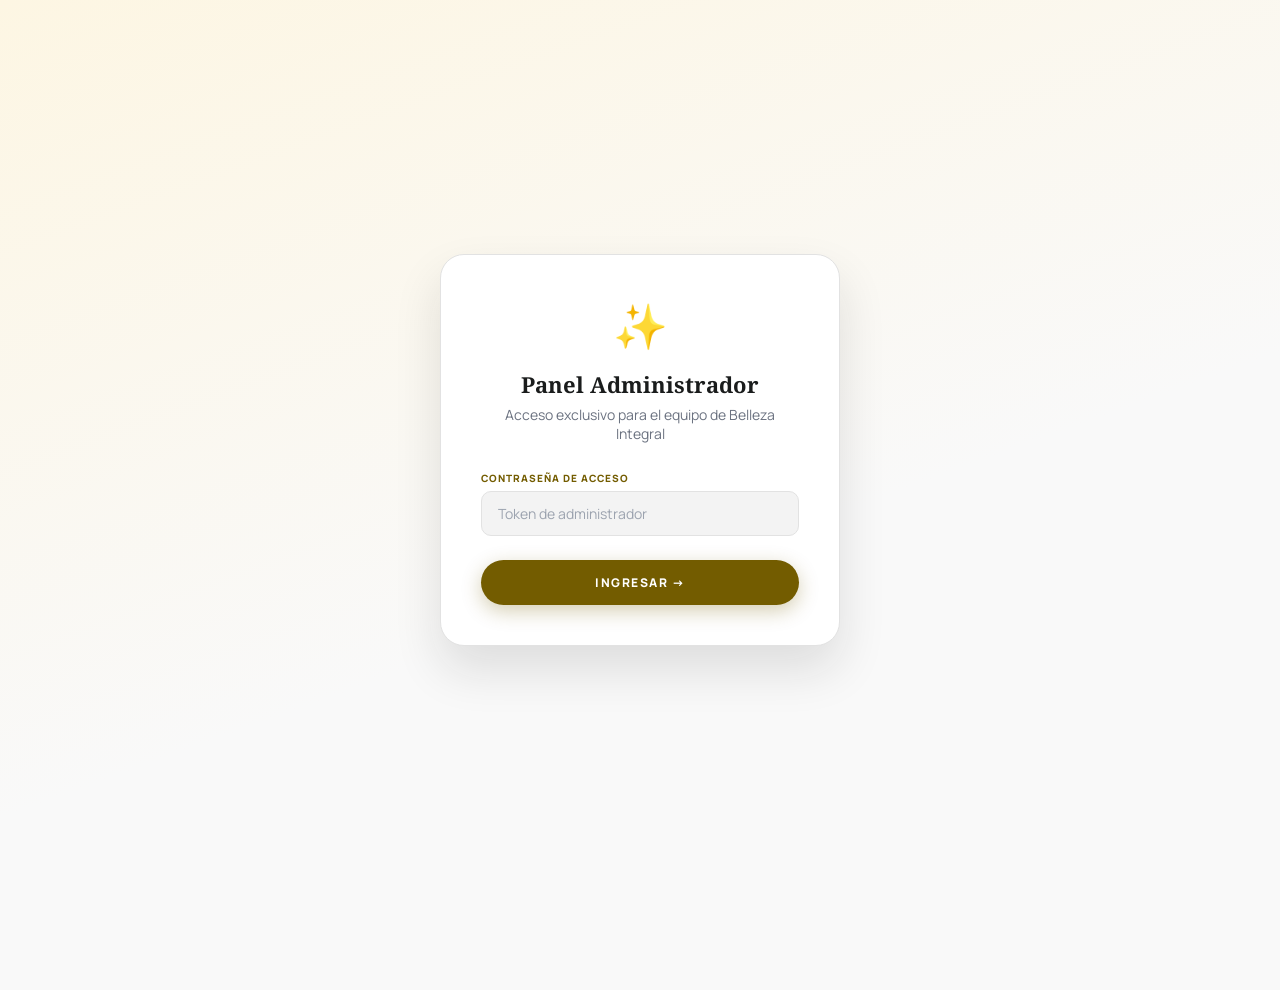
==== commit 78e07fe6: "dashboard.html" ====
--- a/dashboard.html
+++ b/dashboard.html
@@ -5,7 +5,8 @@
 <meta name="viewport" content="width=device-width,initial-scale=1.0">
 <title>Dashboard — Belleza Integral</title>
 <link rel="preconnect" href="https://fonts.googleapis.com">
-<link href="https://fonts.googleapis.com/css2?family=Inter:wght@300;400;500;600;700;800&display=swap" rel="stylesheet">
+<link href="https://fonts.googleapis.com/css2?family=Noto+Serif:ital,wght@0,400;0,700;1,400&family=Manrope:wght@300;400;600;800&display=swap" rel="stylesheet">
+<link href="https://fonts.googleapis.com/css2?family=Material+Symbols+Outlined:wght,FILL@100..700,0..1&display=swap" rel="stylesheet">
 <link rel="stylesheet" href="css/styles.css">
 </head>
 <body>
@@ -20,7 +21,7 @@
 <!-- LOGIN SCREEN -->
 <div id="login-screen" class="login-screen">
   <div class="login-card">
-    <div class="login-logo" id="dashboard-login-logo">✨</div>
+    <div class="login-logo">✨</div>
     <h2 class="login-titulo">Panel Administrador</h2>
     <p class="login-sub">Acceso exclusivo para el equipo de Belleza Integral</p>
     <div class="login-input-group">
@@ -42,7 +43,7 @@
   <!-- NAVBAR -->
   <nav class="navbar">
     <div class="nav-brand">
-      <span id="dashboard-nav-logo" class="nav-logo">✨</span>
+      <span class="nav-logo">✨</span>
       <span class="nav-nombre">Belleza Integral · Admin</span>
     </div>
     <div class="nav-links">
@@ -186,20 +187,8 @@
   document.getElementById('login-screen').style.display = 'flex';
 }
 
-function aplicarLogoDashboard() {
-  if (!LOGO_URL) return;
-  const setImage = (id, size) => {
-    const el = document.getElementById(id);
-    if (!el) return;
-    el.innerHTML = `<img src="${LOGO_URL}" alt="${NEGOCIO_NOMBRE}" style="height:${size}px;width:${size}px;border-radius:10px;object-fit:cover">`;
-  };
-  setImage('dashboard-login-logo', 48);
-  setImage('dashboard-nav-logo', 32);
-}
-
 // Al cargar la página, verificar si ya hay sesión
 window.addEventListener('DOMContentLoaded', () => {
-  aplicarLogoDashboard();
   const token = sessionStorage.getItem('barberia_token');
   if (token) {
     window.API_TOKEN = token;
@@ -449,4 +438,3 @@
 </body>
 </html>
 
-
--- a/css/styles.css
+++ b/css/styles.css
@@ -1,22 +1,50 @@
 /* ================================================================
-   BARBERÍA PRO — css/styles.css
-   Diseño moderno tipo SaaS
+   BELLEZA INTEGRAL — css/styles.css
+   Estética editorial luxury · Noto Serif + Manrope · Light mode
    ================================================================ */
 
-/* ── RESET Y BASE ─────────────────────────────────────────────*/
+/* ── RESET ──────────────────────────────────────────────────── */
 *,*::before,*::after{box-sizing:border-box;margin:0;padding:0}
 html{scroll-behavior:smooth;font-size:16px}
-body{font-family:'Inter',system-ui,-apple-system,sans-serif;background:#0A0A0F;color:#E2E8F0;min-height:100vh;-webkit-font-smoothing:antialiased}
+body{
+  font-family:'Manrope',system-ui,sans-serif;
+  background:#f9f9f9;color:#1a1c1c;
+  min-height:100vh;
+  -webkit-font-smoothing:antialiased;
+  padding-bottom:90px; /* room for bottom nav */
+}
 
 :root{
-  --gold:#C9A84C;--gold-lt:#E5C97A;--gold-dk:#8B6914;
-  --dark:#0A0A0F;--dark2:#111118;--card:#16161F;--card2:#1E1E2A;
-  --border:#2A2A3A;--border2:#363650;
-  --text:#E2E8F0;--muted:#94A3B8;--hint:#64748B;
-  --success:#22C55E;--danger:#EF4444;--info:#3B82F6;--warn:#F59E0B;
+  /* Brand */
+  --primary:#735c00;
+  --primary-lt:#d4af37;
+  --primary-dim:#e9c349;
+  --primary-bg:rgba(115,92,0,.08);
+  --primary-bg2:rgba(212,175,55,.15);
+  /* Surface */
+  --bg:#f9f9f9;
+  --surface:#ffffff;
+  --surface-low:#f3f3f3;
+  --surface-high:#eeeeee;
+  --surface-highest:#e2e2e2;
+  /* Text */
+  --text:#1a1c1c;
+  --muted:#6b7280;
+  --hint:#9ca3af;
+  /* Border */
+  --border:#e2e2e2;
+  --border2:#d0c5af;
+  /* Status */
+  --success:#16a34a;--success-bg:rgba(22,163,74,.1);
+  --danger:#ba1a1a;--danger-bg:rgba(186,26,26,.1);
+  --info:#415ba4;--info-bg:rgba(65,91,164,.1);
+  --warn:#92400e;--warn-bg:rgba(146,64,14,.1);
+  /* Radii */
   --r:10px;--r-lg:16px;--r-xl:24px;
-  --shadow:0 4px 24px rgba(0,0,0,.4);
-  --shadow-lg:0 20px 60px rgba(0,0,0,.6);
+  /* Shadows */
+  --shadow:0 4px 24px rgba(26,28,28,.07);
+  --shadow-lg:0 24px 48px rgba(26,28,28,.12);
+  --shadow-xl:0 40px 80px rgba(26,28,28,.16);
 }
 
 img{display:block;max-width:100%}
@@ -24,418 +52,714 @@
 input,textarea,select{font-family:inherit;outline:none}
 a{color:inherit;text-decoration:none}
 
-/* ── SCROLLBAR ─────────────────────────────────────────────── */
+/* Material Symbols config */
+.material-symbols-outlined{
+  font-variation-settings:'FILL' 0,'wght' 300,'GRAD' 0,'opsz' 24;
+  user-select:none;
+}
+
+/* ── SCROLLBAR ───────────────────────────────────────────────*/
 ::-webkit-scrollbar{width:4px;height:4px}
-::-webkit-scrollbar-track{background:var(--dark2)}
-::-webkit-scrollbar-thumb{background:var(--gold-dk);border-radius:2px}
-
-/* ── NAVBAR ─────────────────────────────────────────────────── */
+::-webkit-scrollbar-track{background:var(--surface-low)}
+::-webkit-scrollbar-thumb{background:var(--border2);border-radius:2px}
+
+/* ── TOP NAVBAR ──────────────────────────────────────────────*/
 .navbar{
-  position:sticky;top:0;z-index:100;
-  background:rgba(10,10,15,.92);
-  backdrop-filter:blur(20px);
+  position:fixed;top:0;z-index:100;
+  width:100%;height:64px;
+  background:rgba(249,249,249,.75);
+  backdrop-filter:blur(20px);-webkit-backdrop-filter:blur(20px);
   border-bottom:1px solid var(--border);
-  padding:0 24px;height:64px;
   display:flex;align-items:center;justify-content:space-between;
-}
-.nav-brand{display:flex;align-items:center;gap:10px}
-.nav-logo{font-size:24px}
-.nav-nombre{font-size:18px;font-weight:700;color:var(--gold-lt);letter-spacing:.5px}
-.nav-links{display:flex;gap:4px}
-.nav-link{color:var(--muted);font-size:14px;font-weight:500;padding:8px 14px;
-  border-radius:8px;transition:all .18s;cursor:pointer}
-.nav-link:hover{color:var(--text);background:rgba(255,255,255,.06)}
-.nav-link--admin{color:var(--gold);border:1px solid rgba(201,168,76,.3);
-  padding:8px 16px;border-radius:8px;transition:all .2s}
-.nav-link--admin:hover{background:rgba(201,168,76,.1)}
-@media(max-width:600px){.nav-links{display:none}}
-
-/* ── HERO ───────────────────────────────────────────────────── */
+  padding:0 20px;
+}
+.nav-icon-btn{
+  width:40px;height:40px;border-radius:50%;
+  background:transparent;border:none;cursor:pointer;
+  display:flex;align-items:center;justify-content:center;
+  color:var(--muted);transition:all .2s;
+}
+.nav-icon-btn:hover{background:var(--surface-high);color:var(--primary)}
+.nav-brand{
+  display:flex;align-items:center;
+  font-family:'Noto Serif',serif;
+  font-size:20px;font-style:italic;
+  color:var(--primary);letter-spacing:-.3px;
+}
+.nav-nombre{font-family:'Noto Serif',serif;font-style:italic;color:var(--primary)}
+.nav-logo-img{height:36px;object-fit:contain;border-radius:6px}
+
+/* ── HERO ────────────────────────────────────────────────────*/
 .hero{
-  background:radial-gradient(ellipse 80% 60% at 50% -10%,rgba(201,168,76,.15),transparent 60%),
-             linear-gradient(180deg,#0A0A0F 0%,#111118 100%);
-  padding:clamp(60px,10vw,120px) 24px clamp(48px,8vw,80px);
-  text-align:center;border-bottom:1px solid var(--border);
-}
-.hero-chip{
-  display:inline-flex;align-items:center;gap:8px;
-  background:rgba(201,168,76,.1);border:1px solid rgba(201,168,76,.3);
-  color:var(--gold-lt);padding:6px 16px;border-radius:20px;
-  font-size:12px;font-weight:600;letter-spacing:.5px;margin-bottom:24px;
-}
-.hero h1{
-  font-size:clamp(36px,7vw,72px);font-weight:800;
-  background:linear-gradient(135deg,#fff 30%,var(--gold-lt));
-  -webkit-background-clip:text;-webkit-text-fill-color:transparent;
-  line-height:1.08;margin-bottom:16px;
-}
-.hero-sub{color:var(--muted);font-size:clamp(16px,2.5vw,20px);
-  max-width:560px;margin:0 auto 36px;line-height:1.65}
-.hero-ctas{display:flex;gap:12px;justify-content:center;flex-wrap:wrap}
+  padding-top:80px;
+  position:relative;overflow:hidden;
+}
+.hero-visual{
+  position:relative;
+  background:linear-gradient(160deg,#f5eedc 0%,#ede8da 40%,#e8dece 100%);
+  min-height:340px;
+  display:flex;align-items:flex-end;
+  padding:28px 24px;
+  overflow:hidden;
+}
+.hero-gradient-bg{
+  position:absolute;inset:0;
+  background:
+    radial-gradient(ellipse 70% 80% at 80% 20%, rgba(212,175,55,.25), transparent 60%),
+    radial-gradient(ellipse 50% 60% at 10% 80%, rgba(115,92,0,.12), transparent 50%);
+}
+/* Decorative circles */
+.hero-visual::before{
+  content:'';position:absolute;
+  width:280px;height:280px;border-radius:50%;
+  background:linear-gradient(135deg,rgba(212,175,55,.2),rgba(115,92,0,.1));
+  right:-60px;top:-80px;
+}
+.hero-visual::after{
+  content:'';position:absolute;
+  width:160px;height:160px;border-radius:50%;
+  background:rgba(212,175,55,.12);
+  left:20px;bottom:-40px;
+}
+.hero-badge{
+  position:relative;z-index:2;
+  display:inline-flex;align-items:center;gap:6px;
+  background:rgba(255,255,255,.7);backdrop-filter:blur(10px);
+  border:1px solid rgba(212,175,55,.4);
+  color:var(--primary);padding:8px 16px;border-radius:20px;
+  font-size:11px;font-weight:800;letter-spacing:.6px;
+  text-transform:uppercase;
+}
+.hero-copy{
+  padding:36px 24px 28px;
+  max-width:600px;
+}
+.hero-overline{
+  font-size:10px;font-weight:800;letter-spacing:2px;
+  text-transform:uppercase;color:var(--primary);margin-bottom:12px;
+}
+.hero-title{
+  font-family:'Noto Serif',serif;
+  font-size:clamp(38px,8vw,60px);
+  line-height:1.05;letter-spacing:-.5px;
+  color:var(--text);margin-bottom:16px;
+}
+.hero-title em{color:var(--primary);font-style:italic}
+.hero-sub{
+  color:var(--muted);font-size:15px;line-height:1.7;
+  margin-bottom:28px;max-width:480px;
+}
+.hero-ctas{display:flex;gap:12px;flex-wrap:wrap}
+.hero-stat-card{
+  margin:0 24px 32px;
+  background:var(--surface);border-radius:var(--r-lg);
+  padding:20px 24px;box-shadow:var(--shadow);
+  border:1px solid var(--border);
+  max-width:200px;
+}
+.hero-stat-label{
+  font-size:10px;font-weight:800;letter-spacing:2px;
+  text-transform:uppercase;color:var(--primary);margin-bottom:8px;
+}
+.hero-stat-quote{
+  font-family:'Noto Serif',serif;
+  font-size:16px;line-height:1.4;color:var(--text);font-style:italic;
+}
+
+/* ── SECTION HEADER ──────────────────────────────────────────*/
+.section-header{
+  padding:48px 24px 12px;
+  max-width:1280px;margin:0 auto;
+}
+.section-overline{
+  font-size:10px;font-weight:800;letter-spacing:2px;
+  text-transform:uppercase;color:var(--primary);margin-bottom:10px;
+}
+.section-title{
+  font-family:'Noto Serif',serif;
+  font-size:clamp(26px,5vw,36px);color:var(--text);
+  line-height:1.1;margin-bottom:10px;
+}
+.section-title em{color:var(--primary);font-style:italic}
+.section-sub{color:var(--muted);font-size:14px;line-height:1.65}
 
 /* ── BOTONES ─────────────────────────────────────────────────*/
 .btn-primary{
-  background:linear-gradient(135deg,var(--gold),var(--gold-lt));
-  color:#0A0A0F;font-weight:700;font-size:15px;
-  padding:13px 28px;border-radius:var(--r);
-  box-shadow:0 6px 24px rgba(201,168,76,.35);transition:all .22s;
-}
-.btn-primary:hover{transform:translateY(-2px);box-shadow:0 10px 32px rgba(201,168,76,.5)}
-.btn-secondary{
-  background:rgba(255,255,255,.06);border:1px solid var(--border2);
-  color:var(--text);font-weight:600;font-size:15px;
-  padding:13px 28px;border-radius:var(--r);transition:all .22s;
-}
-.btn-secondary:hover{border-color:var(--gold);color:var(--gold);background:rgba(201,168,76,.06)}
-.btn-danger{background:rgba(239,68,68,.1);border:1px solid rgba(239,68,68,.3);
-  color:var(--danger);font-size:13px;font-weight:600;padding:8px 14px;border-radius:8px;transition:all .2s}
+  display:inline-flex;align-items:center;gap:8px;
+  background:var(--primary);color:#fff;
+  font-family:'Manrope',sans-serif;
+  font-size:12px;font-weight:800;letter-spacing:1.5px;text-transform:uppercase;
+  padding:13px 24px;border-radius:9999px;
+  box-shadow:0 6px 20px rgba(115,92,0,.3);transition:all .22s;
+}
+.btn-primary:hover{background:#5a4800;box-shadow:0 10px 28px rgba(115,92,0,.45);transform:translateY(-1px)}
+.btn-ghost{
+  display:inline-flex;align-items:center;gap:8px;
+  background:transparent;
+  border:1.5px solid var(--border2);
+  color:var(--text);
+  font-size:12px;font-weight:800;letter-spacing:1.5px;text-transform:uppercase;
+  padding:13px 24px;border-radius:9999px;transition:all .22s;
+}
+.btn-ghost:hover{border-color:var(--primary);color:var(--primary);background:var(--primary-bg)}
+.btn-danger{
+  background:var(--danger-bg);border:1px solid rgba(186,26,26,.25);
+  color:var(--danger);font-size:13px;font-weight:700;
+  padding:8px 14px;border-radius:8px;transition:all .2s;
+}
 .btn-danger:hover{background:var(--danger);color:#fff}
-.btn-success{background:rgba(34,197,94,.1);border:1px solid rgba(34,197,94,.3);
-  color:var(--success);font-size:13px;font-weight:600;padding:8px 14px;border-radius:8px;transition:all .2s}
+.btn-success{
+  background:var(--success-bg);border:1px solid rgba(22,163,74,.25);
+  color:var(--success);font-size:13px;font-weight:700;
+  padding:8px 14px;border-radius:8px;transition:all .2s;
+}
 .btn-success:hover{background:var(--success);color:#fff}
 
 /* ── LAYOUT RESERVAS ─────────────────────────────────────────*/
 .reservas-layout{
-  max-width:1280px;margin:0 auto;padding:40px 24px;
-  display:grid;grid-template-columns:1fr 380px;gap:28px;
+  max-width:1280px;margin:0 auto;padding:36px 24px;
+  display:grid;grid-template-columns:1fr 360px;gap:28px;
 }
 @media(max-width:900px){.reservas-layout{grid-template-columns:1fr}}
-
-.reservas-main{}
-.reservas-sidebar{
-  position:sticky;top:80px;height:fit-content;
-}
+.reservas-sidebar{position:sticky;top:80px;height:fit-content}
 
 /* ── PASOS ───────────────────────────────────────────────────*/
-.paso{margin-bottom:36px}
+.paso{margin-bottom:40px}
 .paso-titulo{
-  font-size:11px;font-weight:700;color:var(--gold);
-  text-transform:uppercase;letter-spacing:1.5px;
-  margin-bottom:16px;display:flex;align-items:center;gap:8px;
+  font-size:10px;font-weight:800;color:var(--primary);
+  text-transform:uppercase;letter-spacing:2px;
+  margin-bottom:18px;display:flex;align-items:center;gap:10px;
 }
 .paso-titulo::before{
   content:attr(data-paso);
-  background:var(--gold);color:#0A0A0F;
+  background:var(--primary);color:#fff;
   width:22px;height:22px;border-radius:50%;
   display:flex;align-items:center;justify-content:center;
   font-size:11px;font-weight:800;flex-shrink:0;
 }
 
 /* ── SERVICIOS ───────────────────────────────────────────────*/
-.srv-categoria{margin-bottom:20px}
-.srv-cat-titulo{font-size:12px;color:var(--hint);text-transform:uppercase;
-  letter-spacing:1px;margin-bottom:10px;font-weight:600}
+.srv-categoria{margin-bottom:24px}
+.srv-cat-titulo{
+  font-size:10px;color:var(--hint);text-transform:uppercase;
+  letter-spacing:1.5px;margin-bottom:12px;font-weight:800;
+}
 .srv-lista{display:flex;flex-direction:column;gap:8px}
 .srv-card{
-  background:var(--card);border:1px solid var(--border);border-radius:var(--r);
-  padding:14px 16px;display:flex;align-items:center;justify-content:space-between;
-  cursor:pointer;transition:all .2s;
-}
-.srv-card:hover{border-color:var(--gold-dk);background:var(--card2)}
-.srv-card--sel{border-color:var(--gold)!important;background:rgba(201,168,76,.08)!important}
-.srv-card-nombre{font-weight:600;font-size:14px;margin-bottom:4px}
-.srv-card-detalles{display:flex;gap:12px;font-size:12px;color:var(--muted)}
-.srv-duracion::before{content:''}
-.srv-precio{color:var(--gold-lt);font-weight:600}
-.srv-sesion{font-size:11px;background:rgba(59,130,246,.15);color:var(--info);
-  padding:2px 7px;border-radius:4px;font-weight:600}
-.srv-skill{font-size:11px;background:rgba(139,92,246,.15);color:#A78BFA;
-  padding:2px 7px;border-radius:4px;font-weight:600}
+  background:var(--surface-low);border:1px solid transparent;
+  border-radius:var(--r-lg);padding:16px 18px;
+  display:flex;align-items:center;justify-content:space-between;
+  cursor:pointer;transition:all .22s;
+}
+.srv-card:hover{
+  background:var(--surface);border-color:var(--border2);
+  box-shadow:var(--shadow);transform:translateY(-1px);
+}
+.srv-card--sel{
+  background:var(--surface)!important;
+  border-color:var(--primary)!important;
+  box-shadow:0 0 0 3px var(--primary-bg)!important;
+}
+.srv-card-nombre{font-weight:700;font-size:15px;margin-bottom:5px;color:var(--text)}
+.srv-card-detalles{display:flex;gap:12px;font-size:12px;color:var(--muted);flex-wrap:wrap}
+.srv-precio{color:var(--primary);font-weight:700}
+.srv-sesion{
+  font-size:10px;background:var(--info-bg);color:var(--info);
+  padding:2px 8px;border-radius:4px;font-weight:700;
+}
+.srv-skill{
+  font-size:10px;background:rgba(139,92,246,.1);color:#7c3aed;
+  padding:2px 8px;border-radius:4px;font-weight:700;
+}
 .srv-card-check{
-  width:22px;height:22px;border-radius:50%;border:2px solid var(--border2);
-  display:flex;align-items:center;justify-content:center;font-size:12px;
-  color:transparent;transition:all .2s;flex-shrink:0;
-}
-.srv-card-check.activo{background:var(--gold);border-color:var(--gold);color:#0A0A0F}
-
-/* ── FILTRO EMPLEADOS ────────────────────────────────────────*/
-.empleados-filtro{display:flex;gap:8px;flex-wrap:wrap;margin-bottom:20px}
+  width:24px;height:24px;border-radius:50%;
+  border:2px solid var(--border2);
+  display:flex;align-items:center;justify-content:center;
+  font-size:12px;color:transparent;transition:all .2s;flex-shrink:0;
+}
+.srv-card-check.activo{background:var(--primary);border-color:var(--primary);color:#fff}
+
+/* ── CALENDARIO ──────────────────────────────────────────────*/
+.cal-card{
+  background:var(--surface);border:1px solid var(--border);
+  border-radius:var(--r-lg);padding:20px;
+  box-shadow:var(--shadow);
+}
+.fecha-display-txt{
+  text-align:center;margin-top:14px;font-size:13px;
+  color:var(--primary);font-weight:700;min-height:20px;
+}
+.cal-header{display:flex;align-items:center;justify-content:space-between;margin-bottom:14px}
+.cal-titulo{
+  font-family:'Noto Serif',serif;
+  font-size:16px;font-weight:700;color:var(--text);
+}
+.cal-nav{
+  background:var(--surface-low);border:1px solid var(--border);
+  color:var(--text);width:32px;height:32px;border-radius:8px;
+  font-size:18px;display:flex;align-items:center;justify-content:center;
+  transition:all .18s;cursor:pointer;
+}
+.cal-nav:hover{border-color:var(--primary);color:var(--primary);background:var(--primary-bg)}
+.cal-grid{display:grid;grid-template-columns:repeat(7,1fr);gap:4px}
+.cal-dia-nombre{
+  text-align:center;font-size:10px;color:var(--hint);
+  font-weight:800;padding:6px 0;text-transform:uppercase;letter-spacing:.5px;
+}
+.cal-dia{
+  aspect-ratio:1;border-radius:10px;display:flex;
+  align-items:center;justify-content:center;
+  font-size:13px;font-weight:500;transition:all .18s;
+}
+.cal-dia--activo{cursor:pointer;color:var(--text)}
+.cal-dia--activo:hover{background:var(--primary-bg2);color:var(--primary)}
+.cal-dia--disabled{color:var(--hint);opacity:.4}
+.cal-dia--seleccionado{background:var(--primary)!important;color:#fff!important;font-weight:800}
+
+/* ── FILTRO ESPECIALISTAS ────────────────────────────────────*/
+.empleados-filtro{display:flex;gap:8px;flex-wrap:wrap}
 .emp-filtro-btn{
-  padding:7px 14px;border-radius:20px;font-size:13px;font-weight:600;
-  background:transparent;border:1.5px solid var(--border2);color:var(--muted);
-  transition:all .2s;cursor:pointer;
-}
-.emp-filtro-btn:hover,.emp-filtro-btn.activo{color:var(--text);border-color:var(--gold);
-  background:rgba(201,168,76,.08)}
-.emp-filtro-btn--all.activo{background:var(--gold);border-color:var(--gold);color:#0A0A0F}
-
-/* ── CALENDARIO ──────────────────────────────────────────────*/
-.cal-header{display:flex;align-items:center;justify-content:space-between;margin-bottom:12px}
-.cal-titulo{font-size:15px;font-weight:700;color:var(--text)}
-.cal-nav{background:var(--card2);border:1px solid var(--border);color:var(--text);
-  width:32px;height:32px;border-radius:8px;font-size:18px;
-  display:flex;align-items:center;justify-content:center;transition:all .18s}
-.cal-nav:hover{border-color:var(--gold);color:var(--gold)}
-.cal-grid{display:grid;grid-template-columns:repeat(7,1fr);gap:4px}
-.cal-dia-nombre{text-align:center;font-size:11px;color:var(--hint);
-  font-weight:600;padding:6px 0;text-transform:uppercase}
-.cal-dia{
-  aspect-ratio:1;border-radius:8px;display:flex;align-items:center;
-  justify-content:center;font-size:13px;font-weight:500;transition:all .18s;
-}
-.cal-dia--activo{cursor:pointer;color:var(--text)}
-.cal-dia--activo:hover{background:rgba(201,168,76,.15);color:var(--gold-lt)}
-.cal-dia--disabled{color:var(--hint);opacity:.4}
-.cal-dia--seleccionado{background:var(--gold)!important;color:#0A0A0F!important;font-weight:700}
+  padding:7px 16px;border-radius:9999px;font-size:12px;font-weight:700;
+  background:transparent;border:1.5px solid var(--border);color:var(--muted);
+  transition:all .2s;cursor:pointer;letter-spacing:.3px;
+}
+.emp-filtro-btn:hover,.emp-filtro-btn.activo{
+  color:var(--text);border-color:var(--primary);background:var(--primary-bg);
+}
+.emp-filtro-btn--all.activo{
+  background:var(--primary);border-color:var(--primary);color:#fff;
+}
 
 /* ── SLOTS ───────────────────────────────────────────────────*/
 .slots-wrapper{display:flex;flex-direction:column;gap:20px}
-.slots-barbero{background:var(--card);border:1px solid var(--border);border-radius:var(--r-lg);overflow:hidden}
+.slots-barbero{
+  background:var(--surface);border:1px solid var(--border);
+  border-radius:var(--r-lg);overflow:hidden;box-shadow:var(--shadow);
+}
 .slots-barbero-header{
-  display:flex;align-items:center;gap:12px;padding:14px 16px;
+  display:flex;align-items:center;gap:14px;padding:16px 18px;
   border-bottom:2px solid var(--border);
 }
 .slots-barbero-avatar{
-  width:40px;height:40px;border-radius:50%;display:flex;align-items:center;
-  justify-content:center;font-size:18px;font-weight:700;color:#fff;flex-shrink:0;
-}
-.slots-barbero-nombre{font-weight:700;font-size:14px}
-.slots-barbero-skills{font-size:12px;color:var(--muted);margin-top:2px}
-.slots-horas{display:flex;flex-wrap:wrap;gap:8px;padding:14px 16px}
+  width:42px;height:42px;border-radius:50%;
+  display:flex;align-items:center;justify-content:center;
+  font-size:17px;font-weight:800;color:#fff;flex-shrink:0;
+}
+.slots-barbero-nombre{font-weight:800;font-size:14px;color:var(--text)}
+.slots-barbero-skills{font-size:11px;color:var(--muted);margin-top:2px}
+.slots-horas{display:flex;flex-wrap:wrap;gap:8px;padding:16px 18px}
 .slot-btn{
-  padding:8px 14px;border-radius:8px;font-size:13px;font-weight:600;
-  background:rgba(201,168,76,.08);border:1px solid rgba(201,168,76,.2);
-  color:var(--gold-lt);transition:all .18s;cursor:pointer;
-}
-.slot-btn:hover{background:var(--gold);color:#0A0A0F;border-color:var(--gold);transform:translateY(-1px)}
-.slots-vacio{color:var(--muted);text-align:center;padding:32px;font-size:14px}
+  padding:9px 16px;border-radius:9999px;font-size:12px;font-weight:700;
+  background:var(--primary-bg);border:1.5px solid rgba(115,92,0,.2);
+  color:var(--primary);transition:all .18s;cursor:pointer;letter-spacing:.2px;
+}
+.slot-btn:hover{
+  background:var(--primary);color:#fff;
+  border-color:var(--primary);transform:translateY(-1px);
+  box-shadow:0 4px 12px rgba(115,92,0,.25);
+}
+.slots-vacio{
+  color:var(--muted);text-align:center;
+  padding:48px 24px;font-size:14px;
+  background:var(--surface-low);border-radius:var(--r-lg);
+}
 .slots-sin-horas{color:var(--hint);font-size:13px;padding:8px 0}
 
-/* ── SIDEBAR / RESUMEN ───────────────────────────────────────*/
+/* ── EDITORIAL BANNER ────────────────────────────────────────*/
+.editorial-banner{
+  background:linear-gradient(135deg,#fdf6e3,#f5eecc);
+  border:1px solid rgba(212,175,55,.3);
+  border-radius:var(--r-xl);padding:40px 32px;
+  text-align:center;margin-top:8px;
+}
+.editorial-banner-icon{
+  font-size:36px;color:var(--primary);
+  font-variation-settings:'FILL' 1,'wght' 300,'GRAD' 0,'opsz' 40;
+  margin-bottom:14px;display:block;
+}
+.editorial-banner-title{
+  font-family:'Noto Serif',serif;
+  font-size:22px;color:var(--text);margin-bottom:8px;
+}
+.editorial-banner-sub{
+  color:var(--muted);font-size:14px;margin-bottom:24px;line-height:1.6;
+}
+
+/* ── SIDEBAR ─────────────────────────────────────────────────*/
 .sidebar-card{
-  background:var(--card);border:1px solid var(--border);border-radius:var(--r-lg);
-  padding:20px;margin-bottom:16px;
-}
-.sidebar-titulo{font-size:12px;font-weight:700;color:var(--gold);
-  text-transform:uppercase;letter-spacing:1px;margin-bottom:14px}
-.resumen-items{display:flex;flex-direction:column;gap:10px}
-.resumen-item{display:flex;justify-content:space-between;align-items:center;font-size:14px}
-.resumen-item span{color:var(--muted)}
-.resumen-item strong{color:var(--text);text-align:right;max-width:60%}
-.resumen-placeholder{color:var(--hint);font-size:13px;text-align:center;padding:16px 0}
+  background:var(--surface);border:1px solid var(--border);
+  border-radius:var(--r-lg);padding:22px;
+  margin-bottom:16px;box-shadow:var(--shadow);
+}
+.sidebar-titulo{
+  font-size:10px;font-weight:800;color:var(--primary);
+  text-transform:uppercase;letter-spacing:2px;margin-bottom:16px;
+}
+.resumen-items{display:flex;flex-direction:column;gap:12px}
+.resumen-item{
+  display:flex;justify-content:space-between;
+  align-items:center;font-size:14px;
+}
+.resumen-item span{color:var(--muted);font-size:12px}
+.resumen-item strong{color:var(--text);text-align:right;max-width:60%;font-weight:700}
+.resumen-placeholder{color:var(--hint);font-size:13px;text-align:center;padding:20px 0}
 .btn-reservar{
-  width:100%;margin-top:16px;
-  background:linear-gradient(135deg,var(--gold),var(--gold-lt));
-  color:#0A0A0F;font-weight:700;font-size:15px;
-  padding:14px;border-radius:var(--r);border:none;cursor:pointer;
-  box-shadow:0 6px 20px rgba(201,168,76,.35);transition:all .22s;
-}
-.btn-reservar:hover{transform:translateY(-2px);box-shadow:0 10px 28px rgba(201,168,76,.5)}
+  width:100%;margin-top:18px;
+  background:var(--primary);color:#fff;
+  font-family:'Manrope',sans-serif;
+  font-size:12px;font-weight:800;letter-spacing:1.5px;text-transform:uppercase;
+  padding:15px;border-radius:9999px;
+  box-shadow:0 6px 20px rgba(115,92,0,.3);transition:all .22s;
+}
+.btn-reservar:hover{background:#5a4800;transform:translateY(-1px);box-shadow:0 10px 28px rgba(115,92,0,.4)}
+
+/* ── CONTACTO SIDEBAR ────────────────────────────────────────*/
+.contact-list{display:flex;flex-direction:column;gap:10px}
+.contact-item{
+  display:flex;align-items:flex-start;gap:10px;
+  font-size:13px;color:var(--muted);line-height:1.5;
+}
+.contact-icon{font-size:16px;color:var(--primary);flex-shrink:0;margin-top:1px}
+.contact-social{display:flex;gap:8px;margin-top:6px}
+.social-btn{
+  display:inline-flex;align-items:center;gap:6px;
+  font-size:12px;font-weight:700;
+  padding:7px 14px;border-radius:9999px;transition:all .2s;
+}
+.social-btn--wa{
+  background:rgba(22,163,74,.1);color:var(--success);
+  border:1px solid rgba(22,163,74,.2);
+}
+.social-btn--wa:hover{background:var(--success);color:#fff}
+.social-btn--ig{
+  background:rgba(115,92,0,.08);color:var(--primary);
+  border:1px solid rgba(115,92,0,.2);
+}
+.social-btn--ig:hover{background:var(--primary);color:#fff}
 
 /* ── MODAL ───────────────────────────────────────────────────*/
 .modal-back{
-  position:fixed;inset:0;z-index:200;background:rgba(0,0,0,.75);
-  backdrop-filter:blur(8px);display:flex;align-items:flex-end;
+  position:fixed;inset:0;z-index:200;
+  background:rgba(26,28,28,.5);
+  backdrop-filter:blur(8px);-webkit-backdrop-filter:blur(8px);
+  display:flex;align-items:flex-end;
   visibility:hidden;opacity:0;transition:all .28s;
 }
 @media(min-width:640px){.modal-back{align-items:center;justify-content:center}}
 .modal-back.open{visibility:visible;opacity:1}
 .modal{
-  background:var(--card);width:min(560px,100%);max-height:90vh;overflow-y:auto;
+  background:var(--surface);width:min(560px,100%);max-height:90vh;overflow-y:auto;
   border-radius:var(--r-xl) var(--r-xl) 0 0;
-  box-shadow:var(--shadow-lg);
+  box-shadow:var(--shadow-xl);
   transform:translateY(40px);opacity:0;
   transition:all .3s cubic-bezier(.34,1.2,.64,1);
 }
 @media(min-width:640px){.modal{border-radius:var(--r-xl)}}
 .modal-back.open .modal{transform:translateY(0);opacity:1}
 .modal-header{
-  background:linear-gradient(135deg,var(--dark2),#1A1A2E);
-  padding:22px 24px;display:flex;align-items:center;justify-content:space-between;
+  background:linear-gradient(135deg,#fdf6e3,#f5eecc);
+  padding:22px 24px;
+  display:flex;align-items:center;justify-content:space-between;
   border-radius:var(--r-xl) var(--r-xl) 0 0;
-  border-bottom:1px solid var(--border);position:sticky;top:0;z-index:10;
-}
-.modal-header h3{font-size:18px;font-weight:700}
+  border-bottom:1px solid var(--border);
+  position:sticky;top:0;z-index:10;
+}
+.modal-header h3{
+  font-family:'Noto Serif',serif;
+  font-size:18px;font-weight:700;color:var(--text);
+}
 .modal-close{
-  background:rgba(255,255,255,.06);border:1px solid var(--border);color:var(--text);
-  width:32px;height:32px;border-radius:50%;font-size:16px;
+  background:var(--surface-high);border:1px solid var(--border);
+  color:var(--muted);width:32px;height:32px;border-radius:50%;
   display:flex;align-items:center;justify-content:center;transition:all .18s;
 }
-.modal-close:hover{background:rgba(239,68,68,.2);border-color:var(--danger);color:var(--danger)}
+.modal-close:hover{background:var(--danger-bg);border-color:var(--danger);color:var(--danger)}
 .modal-body{padding:24px}
 .modal-resumen{
-  background:var(--card2);border-radius:var(--r);padding:16px;margin-bottom:22px;
-  display:grid;grid-template-columns:1fr 1fr;gap:10px;
+  background:var(--surface-low);border-radius:var(--r);
+  padding:16px;margin-bottom:24px;
+  display:grid;grid-template-columns:1fr 1fr;gap:12px;
+  border:1px solid var(--border);
 }
 .modal-res-item{font-size:13px}
-.modal-res-item span{color:var(--muted);display:block;font-size:11px;margin-bottom:2px}
-.modal-res-item strong{color:var(--text)}
-
-/* Formulario */
-.form-group{margin-bottom:16px}
-.form-label{display:block;font-size:11px;font-weight:700;color:var(--gold);
-  text-transform:uppercase;letter-spacing:.6px;margin-bottom:6px}
+.modal-res-item span{
+  color:var(--muted);display:block;
+  font-size:10px;font-weight:800;letter-spacing:.8px;
+  text-transform:uppercase;margin-bottom:3px;
+}
+.modal-res-item strong{color:var(--text);font-weight:700}
+
+/* Forms */
+.form-group{margin-bottom:18px}
+.form-label{
+  display:block;font-size:10px;font-weight:800;color:var(--primary);
+  text-transform:uppercase;letter-spacing:1px;margin-bottom:7px;
+}
 .form-input{
-  width:100%;padding:11px 14px;background:var(--card2);
+  width:100%;padding:12px 16px;
+  background:var(--surface-low);
   border:1.5px solid var(--border);border-radius:var(--r);
-  color:var(--text);font-size:15px;transition:border-color .18s;
-}
-.form-input:focus{border-color:var(--gold);box-shadow:0 0 0 3px rgba(201,168,76,.1)}
+  color:var(--text);font-size:14px;font-family:'Manrope',sans-serif;
+  transition:border-color .18s;
+}
+.form-input:focus{
+  border-color:var(--primary);
+  box-shadow:0 0 0 3px var(--primary-bg);
+  background:var(--surface);
+}
 .form-input::placeholder{color:var(--hint)}
 .form-2col{display:grid;grid-template-columns:1fr 1fr;gap:14px}
 @media(max-width:480px){.form-2col{grid-template-columns:1fr}}
-.form-textarea{resize:vertical;min-height:70px}
-.form-select{appearance:none;background-image:url("data:image/svg+xml,%3Csvg xmlns='http://www.w3.org/2000/svg' width='12' height='12' viewBox='0 0 12 12'%3E%3Cpath fill='%2394A3B8' d='M6 8L1 3h10z'/%3E%3C/svg%3E");background-repeat:no-repeat;background-position:right 12px center}
+.form-textarea{resize:vertical;min-height:72px}
+.form-select{
+  appearance:none;
+  background-image:url("data:image/svg+xml,%3Csvg xmlns='http://www.w3.org/2000/svg' width='12' height='12' viewBox='0 0 12 12'%3E%3Cpath fill='%236b7280' d='M6 8L1 3h10z'/%3E%3C/svg%3E");
+  background-repeat:no-repeat;background-position:right 12px center;
+}
 .btn-confirmar{
-  width:100%;background:linear-gradient(135deg,var(--gold),var(--gold-lt));
-  color:#0A0A0F;font-weight:700;font-size:16px;
-  padding:14px;border-radius:var(--r);margin-top:8px;
-  box-shadow:0 6px 20px rgba(201,168,76,.35);transition:all .22s;
-}
-.btn-confirmar:hover{transform:translateY(-2px);box-shadow:0 10px 28px rgba(201,168,76,.5)}
+  width:100%;
+  display:flex;align-items:center;justify-content:center;gap:8px;
+  background:var(--primary);color:#fff;
+  font-size:12px;font-weight:800;letter-spacing:1.5px;text-transform:uppercase;
+  padding:15px;border-radius:9999px;margin-top:8px;
+  box-shadow:0 6px 20px rgba(115,92,0,.3);transition:all .22s;
+}
+.btn-confirmar:hover{background:#5a4800;transform:translateY(-1px);box-shadow:0 10px 28px rgba(115,92,0,.4)}
 
 /* ── CONFIRMACIÓN ────────────────────────────────────────────*/
 .conf-screen{
-  max-width:600px;margin:80px auto;padding:0 24px;text-align:center;
+  max-width:560px;margin:80px auto;padding:0 24px;text-align:center;
 }
 .conf-icon{font-size:72px;margin-bottom:20px;animation:popIn .5s cubic-bezier(.34,1.56,.64,1)}
 @keyframes popIn{from{transform:scale(0)}to{transform:scale(1)}}
-.conf-screen h2{font-size:28px;font-weight:800;color:var(--success);margin-bottom:10px}
+.conf-screen h2{
+  font-family:'Noto Serif',serif;
+  font-size:28px;font-weight:700;color:var(--success);margin-bottom:8px;
+}
+.conf-sub{color:var(--muted);font-size:14px;margin-bottom:8px}
 .conf-id{
-  font-size:28px;font-weight:800;color:var(--gold-lt);
+  font-family:'Noto Serif',serif;
+  font-size:26px;font-weight:700;color:var(--primary);
   letter-spacing:3px;margin:16px 0;
-  background:rgba(201,168,76,.1);border:1px solid rgba(201,168,76,.2);
-  display:inline-block;padding:10px 24px;border-radius:var(--r);
-}
+  background:var(--primary-bg);border:1.5px solid rgba(115,92,0,.2);
+  display:inline-block;padding:10px 28px;border-radius:var(--r);
+}
+.conf-note{color:var(--muted);font-size:13px;margin-bottom:20px;line-height:1.6}
 .conf-detalles{
-  background:var(--card);border:1px solid var(--border);border-radius:var(--r-lg);
-  padding:20px;margin:20px auto;max-width:400px;text-align:left;
-}
-.conf-item{display:flex;justify-content:space-between;font-size:14px;padding:6px 0;
-  border-bottom:1px solid var(--border)}
+  background:var(--surface);border:1px solid var(--border);
+  border-radius:var(--r-lg);padding:20px;
+  margin:0 auto 20px;max-width:400px;text-align:left;
+  box-shadow:var(--shadow);
+}
+.conf-item{
+  display:flex;justify-content:space-between;
+  font-size:14px;padding:9px 0;
+  border-bottom:1px solid var(--border);
+}
 .conf-item:last-child{border:none}
-.conf-item span{color:var(--muted)}
-.conf-item strong{color:var(--text)}
-
-/* ── DASHBOARD ───────────────────────────────────────────────*/
+.conf-item span{color:var(--muted);font-size:12px}
+.conf-item strong{color:var(--text);font-weight:700}
+
+/* ── FOOTER ──────────────────────────────────────────────────*/
+footer{
+  background:linear-gradient(135deg,#fdf6e3,#f5eecc);
+  border-top:1px solid rgba(212,175,55,.3);
+  padding:48px 24px 32px;text-align:center;
+}
+.footer-logo-wrap{margin-bottom:4px}
+.footer-logo-emoji{font-size:32px}
+.footer-logo-img{height:52px;object-fit:contain;border-radius:8px;margin:0 auto 8px}
+.footer-nombre{
+  font-family:'Noto Serif',serif;
+  font-size:22px;font-style:italic;
+  color:var(--primary);margin-bottom:10px;
+}
+.footer-info{color:var(--muted);font-size:13px;line-height:1.8}
+.footer-social-row{
+  margin-top:16px;display:flex;justify-content:center;
+  gap:12px;align-items:center;color:var(--muted);font-size:13px;
+}
+.footer-link{color:var(--primary);font-weight:700;transition:opacity .2s}
+.footer-link:hover{opacity:.7}
+
+/* ── BOTTOM NAV ──────────────────────────────────────────────*/
+.bottom-nav{
+  position:fixed;bottom:0;width:100%;z-index:50;
+  background:rgba(255,255,255,.85);
+  backdrop-filter:blur(24px);-webkit-backdrop-filter:blur(24px);
+  border-top:1px solid var(--border);
+  border-radius:24px 24px 0 0;
+  box-shadow:0 -4px 30px rgba(26,28,28,.06);
+  display:flex;justify-content:space-around;align-items:center;
+  padding:10px 16px 20px;
+}
+.bnav-item{
+  display:flex;flex-direction:column;align-items:center;
+  gap:3px;padding:8px 20px;border-radius:14px;
+  background:transparent;border:none;
+  color:var(--hint);cursor:pointer;transition:all .2s;
+  text-decoration:none;
+}
+.bnav-item:hover{color:var(--primary)}
+.bnav-item--active{
+  background:rgba(115,92,0,.1);
+  color:var(--primary)!important;
+}
+.bnav-icon{font-size:22px}
+.bnav-label{
+  font-size:10px;font-weight:800;
+  letter-spacing:.8px;text-transform:uppercase;
+}
+
+/* ── TOAST ───────────────────────────────────────────────────*/
+.toast-error{
+  position:fixed;bottom:96px;right:20px;z-index:999;
+  background:var(--danger);color:#fff;border-radius:12px;
+  padding:13px 18px;font-size:13px;font-weight:600;
+  box-shadow:0 8px 24px rgba(0,0,0,.15);max-width:300px;
+  transform:translateX(110%);opacity:0;transition:all .3s;
+}
+.toast-error.visible{transform:translateX(0);opacity:1}
+
+/* ── LOADER ──────────────────────────────────────────────────*/
+.loader{
+  position:fixed;inset:0;z-index:500;
+  background:rgba(249,249,249,.9);
+  backdrop-filter:blur(4px);
+  display:none;flex-direction:column;
+  align-items:center;justify-content:center;gap:16px;
+}
+.loader-spin{
+  width:44px;height:44px;
+  border:3px solid rgba(115,92,0,.15);
+  border-top-color:var(--primary);border-radius:50%;
+  animation:spin .8s linear infinite;
+}
+@keyframes spin{to{transform:rotate(360deg)}}
+.loader-txt{color:var(--muted);font-size:13px;font-weight:600}
+
+/* ══════════════════════════════════════════════════════════
+   DASHBOARD STYLES (dashboard.html uses same CSS)
+   ══════════════════════════════════════════════════════════*/
+
+/* ── Dashboard layout ────────────────────────────────────────*/
 .dash-layout{max-width:1400px;margin:0 auto;padding:32px 24px}
 .dash-header{display:flex;align-items:center;justify-content:space-between;margin-bottom:28px}
-.dash-titulo{font-size:24px;font-weight:800}
-.dash-fecha{color:var(--muted);font-size:14px;margin-top:4px}
+.dash-titulo{
+  font-family:'Noto Serif',serif;
+  font-size:24px;font-weight:700;color:var(--text);
+}
+.dash-fecha{color:var(--muted);font-size:13px;margin-top:4px}
 
 .stats-grid{display:grid;grid-template-columns:repeat(auto-fit,minmax(180px,1fr));gap:16px;margin-bottom:28px}
 .stat-card{
-  background:var(--card);border:1px solid var(--border);border-radius:var(--r-lg);
-  padding:20px;transition:all .22s;
-}
-.stat-card:hover{border-color:var(--border2);transform:translateY(-2px)}
-.stat-valor{font-size:32px;font-weight:800;color:var(--gold-lt);font-family:'Inter',sans-serif}
-.stat-label{font-size:13px;color:var(--muted);margin-top:4px}
+  background:var(--surface);border:1px solid var(--border);
+  border-radius:var(--r-lg);padding:22px;
+  transition:all .22s;box-shadow:var(--shadow);
+}
+.stat-card:hover{transform:translateY(-2px);box-shadow:0 8px 32px rgba(26,28,28,.1)}
+.stat-valor{font-size:30px;font-weight:800;color:var(--primary)}
+.stat-label{font-size:12px;color:var(--muted);margin-top:4px}
 .stat-card--success .stat-valor{color:var(--success)}
 .stat-card--danger  .stat-valor{color:var(--danger)}
 .stat-card--info    .stat-valor{color:var(--info)}
 
-.dash-grid{display:grid;grid-template-columns:1fr 380px;gap:24px}
+.dash-grid{display:grid;grid-template-columns:1fr 360px;gap:24px}
 @media(max-width:1024px){.dash-grid{grid-template-columns:1fr}}
 
-.dash-section{background:var(--card);border:1px solid var(--border);border-radius:var(--r-lg);padding:20px}
-.dash-section-titulo{font-size:13px;font-weight:700;color:var(--gold);
-  text-transform:uppercase;letter-spacing:1px;margin-bottom:16px}
-
-/* Tabla de reservas */
+.dash-section{
+  background:var(--surface);border:1px solid var(--border);
+  border-radius:var(--r-lg);padding:22px;box-shadow:var(--shadow);
+}
+.dash-section-titulo{
+  font-size:10px;font-weight:800;color:var(--primary);
+  text-transform:uppercase;letter-spacing:2px;margin-bottom:16px;
+}
+
+/* ── Tabla reservas ──────────────────────────────────────────*/
 .tabla-reservas{width:100%;border-collapse:collapse}
-.tabla-reservas th{font-size:11px;font-weight:700;color:var(--hint);
-  text-transform:uppercase;letter-spacing:.8px;padding:8px 12px;text-align:left;
-  border-bottom:1px solid var(--border)}
-.tabla-reservas td{padding:12px;border-bottom:1px solid var(--border);font-size:13px}
-.tabla-reservas tr:hover td{background:rgba(255,255,255,.02)}
+.tabla-reservas th{
+  font-size:10px;font-weight:800;color:var(--hint);
+  text-transform:uppercase;letter-spacing:1px;
+  padding:8px 12px;text-align:left;border-bottom:2px solid var(--border);
+}
+.tabla-reservas td{
+  padding:13px 12px;border-bottom:1px solid var(--border);font-size:13px;
+}
+.tabla-reservas tr:hover td{background:var(--surface-low)}
 .tabla-reservas tr:last-child td{border:none}
 
-.badge{display:inline-flex;align-items:center;padding:3px 9px;border-radius:6px;font-size:11px;font-weight:700}
-.badge--confirmada{background:rgba(34,197,94,.15);color:var(--success)}
-.badge--cancelada {background:rgba(239,68,68,.15);color:var(--danger)}
-.badge--completada{background:rgba(59,130,246,.15);color:var(--info)}
-.badge--pendiente {background:rgba(245,158,11,.15);color:var(--warn)}
-
-/* Agenda visual */
+.badge{display:inline-flex;align-items:center;padding:3px 10px;border-radius:6px;font-size:11px;font-weight:700}
+.badge--confirmada{background:var(--success-bg);color:var(--success)}
+.badge--cancelada {background:var(--danger-bg);color:var(--danger)}
+.badge--completada{background:var(--info-bg);color:var(--info)}
+.badge--pendiente {background:var(--warn-bg);color:var(--warn)}
+
+/* ── Agenda visual ───────────────────────────────────────────*/
 .agenda-container{display:flex;overflow-x:auto;gap:0}
 .agenda-timeline{width:48px;flex-shrink:0;padding-top:48px}
-.agenda-hora{height:60px;font-size:10px;color:var(--hint);text-align:right;
-  padding-right:8px;border-right:1px solid var(--border)}
+.agenda-hora{height:60px;font-size:10px;color:var(--hint);text-align:right;padding-right:8px;border-right:1px solid var(--border)}
 .agenda-columnas{display:flex;gap:4px;flex:1;overflow-x:auto}
 .agenda-col{min-width:140px;flex:1}
 .agenda-col-header{
-  height:40px;border-radius:8px 8px 0 0;display:flex;align-items:center;
-  justify-content:center;font-size:12px;font-weight:700;color:#fff;margin-bottom:8px;
-}
-.agenda-col-body{background:rgba(255,255,255,.02);border-radius:0 0 8px 8px;
-  border:1px solid var(--border)}
+  height:40px;border-radius:8px 8px 0 0;
+  display:flex;align-items:center;justify-content:center;
+  font-size:12px;font-weight:700;color:#fff;margin-bottom:8px;
+}
+.agenda-col-body{background:var(--surface-low);border-radius:0 0 8px 8px;border:1px solid var(--border)}
 .agenda-evento{
-  position:absolute;left:4px;right:4px;border-radius:6px;
+  position:absolute;left:4px;right:4px;border-radius:8px;
   padding:6px 8px;font-size:11px;cursor:pointer;overflow:hidden;transition:all .18s;
+  border:1px solid rgba(255,255,255,.2);
 }
 .agenda-evento:hover{opacity:.85;transform:scale(1.02)}
-.agenda-evento-hora{font-weight:700;margin-bottom:2px;color:var(--text)}
-.agenda-evento-nombre{font-weight:600;color:var(--text)}
-.agenda-evento-srv{color:var(--muted)}
-.agenda-vacia{color:var(--hint);text-align:center;padding:32px;font-size:14px}
-
-/* Login admin */
+.agenda-evento-hora{font-weight:700;margin-bottom:2px;color:#fff}
+.agenda-evento-nombre{font-weight:600;color:#fff}
+.agenda-evento-srv{color:rgba(255,255,255,.8)}
+.agenda-vacia{color:var(--muted);text-align:center;padding:40px;font-size:14px}
+
+/* ── Login admin ─────────────────────────────────────────────*/
 .login-screen{
   min-height:100vh;display:flex;align-items:center;justify-content:center;
-  background:radial-gradient(ellipse 70% 50% at 50% 0%,rgba(201,168,76,.1),transparent 60%),
-             var(--dark);
+  background:linear-gradient(160deg,#fdf6e3 0%,#f9f9f9 60%);
 }
 .login-card{
-  background:var(--card);border:1px solid var(--border);border-radius:var(--r-xl);
-  padding:40px;width:min(400px,90vw);text-align:center;
+  background:var(--surface);border:1px solid var(--border);
+  border-radius:var(--r-xl);padding:40px;
+  width:min(400px,90vw);text-align:center;
   box-shadow:var(--shadow-lg);
 }
-.login-logo{font-size:48px;margin-bottom:16px}
-.login-titulo{font-size:22px;font-weight:800;margin-bottom:8px}
+.login-logo{font-size:44px;margin-bottom:14px}
+.login-titulo{
+  font-family:'Noto Serif',serif;
+  font-size:22px;font-weight:700;margin-bottom:6px;
+}
 .login-sub{color:var(--muted);font-size:14px;margin-bottom:28px}
 .login-input-group{text-align:left;margin-bottom:16px}
-.login-input-group label{font-size:11px;font-weight:700;color:var(--gold);
-  text-transform:uppercase;letter-spacing:.6px;display:block;margin-bottom:6px}
+.login-input-group label{
+  font-size:10px;font-weight:800;color:var(--primary);
+  text-transform:uppercase;letter-spacing:1px;
+  display:block;margin-bottom:6px;
+}
 .btn-login{
-  width:100%;background:linear-gradient(135deg,var(--gold),var(--gold-lt));
-  color:#0A0A0F;font-weight:700;font-size:16px;padding:14px;border-radius:var(--r);
-  margin-top:8px;box-shadow:0 6px 20px rgba(201,168,76,.3);transition:all .22s;
-}
-.btn-login:hover{transform:translateY(-2px);box-shadow:0 10px 28px rgba(201,168,76,.45)}
-
-/* ── SELECTOR FECHA DASHBOARD ────────────────────────────────*/
+  width:100%;background:var(--primary);color:#fff;
+  font-size:12px;font-weight:800;letter-spacing:1.5px;text-transform:uppercase;
+  padding:14px;border-radius:9999px;margin-top:8px;
+  box-shadow:0 6px 20px rgba(115,92,0,.3);transition:all .22s;
+}
+.btn-login:hover{background:#5a4800;transform:translateY(-1px);box-shadow:0 10px 28px rgba(115,92,0,.4)}
+
+/* ── Selector fecha dashboard ────────────────────────────────*/
 .fecha-selector{display:flex;align-items:center;gap:10px}
 .fecha-input{
-  background:var(--card2);border:1.5px solid var(--border);border-radius:8px;
-  color:var(--text);font-size:14px;padding:8px 12px;
-  color-scheme:dark;
-}
-.fecha-input:focus{border-color:var(--gold)}
-
-/* ── TOAST ───────────────────────────────────────────────────*/
-.toast-error{
-  position:fixed;bottom:24px;right:24px;z-index:999;
-  background:var(--danger);color:#fff;border-radius:10px;
-  padding:13px 18px;font-size:13px;font-weight:500;
-  box-shadow:0 8px 24px rgba(0,0,0,.4);max-width:300px;
-  transform:translateX(110%);opacity:0;transition:all .3s;
-}
-.toast-error.visible{transform:translateX(0);opacity:1}
-
-/* ── LOADER ──────────────────────────────────────────────────*/
-.loader{
-  position:fixed;inset:0;z-index:500;background:rgba(10,10,15,.85);
-  display:none;flex-direction:column;align-items:center;justify-content:center;gap:16px;
-}
-.loader-spin{
-  width:48px;height:48px;border:3px solid rgba(201,168,76,.2);
-  border-top-color:var(--gold);border-radius:50%;animation:spin .8s linear infinite;
-}
-@keyframes spin{to{transform:rotate(360deg)}}
-.loader-txt{color:var(--muted);font-size:14px}
-
-/* ── FOOTER ──────────────────────────────────────────────────*/
-footer{
-  background:var(--dark2);border-top:1px solid var(--border);
-  padding:36px 24px;text-align:center;
-}
-.footer-nombre{font-size:18px;font-weight:700;color:var(--gold-lt);margin-bottom:8px}
-.footer-info{color:var(--hint);font-size:13px;line-height:1.7}
-
-/* ── RESPONSIVE ──────────────────────────────────────────────*/
+  background:var(--surface-low);border:1.5px solid var(--border);
+  border-radius:8px;color:var(--text);font-size:14px;padding:8px 12px;
+}
+.fecha-input:focus{border-color:var(--primary)}
+
+/* ── Responsive ──────────────────────────────────────────────*/
 @media(max-width:768px){
   .modal-resumen{grid-template-columns:1fr}
   .dash-header{flex-direction:column;gap:12px;align-items:flex-start}
-  .agenda-container{overflow-x:auto}
-}
+  .hero-stat-card{display:none}
+}
